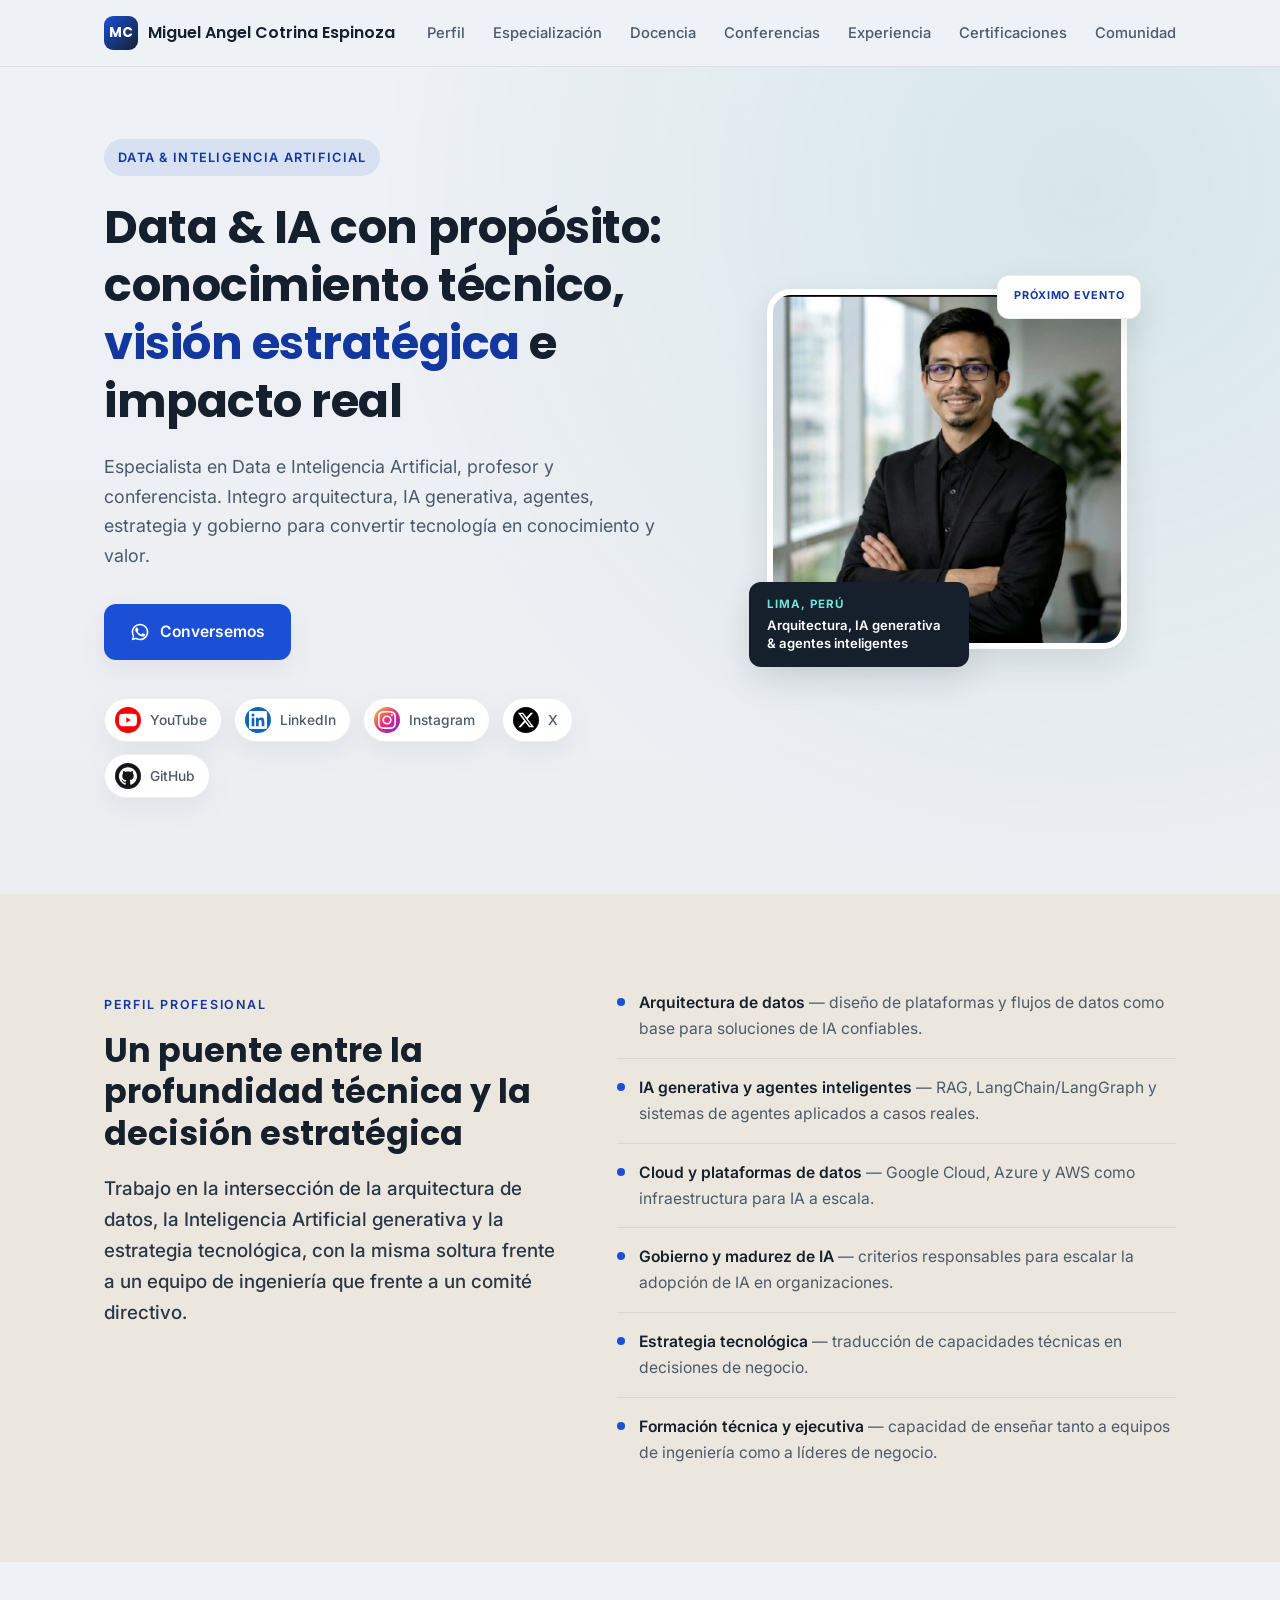
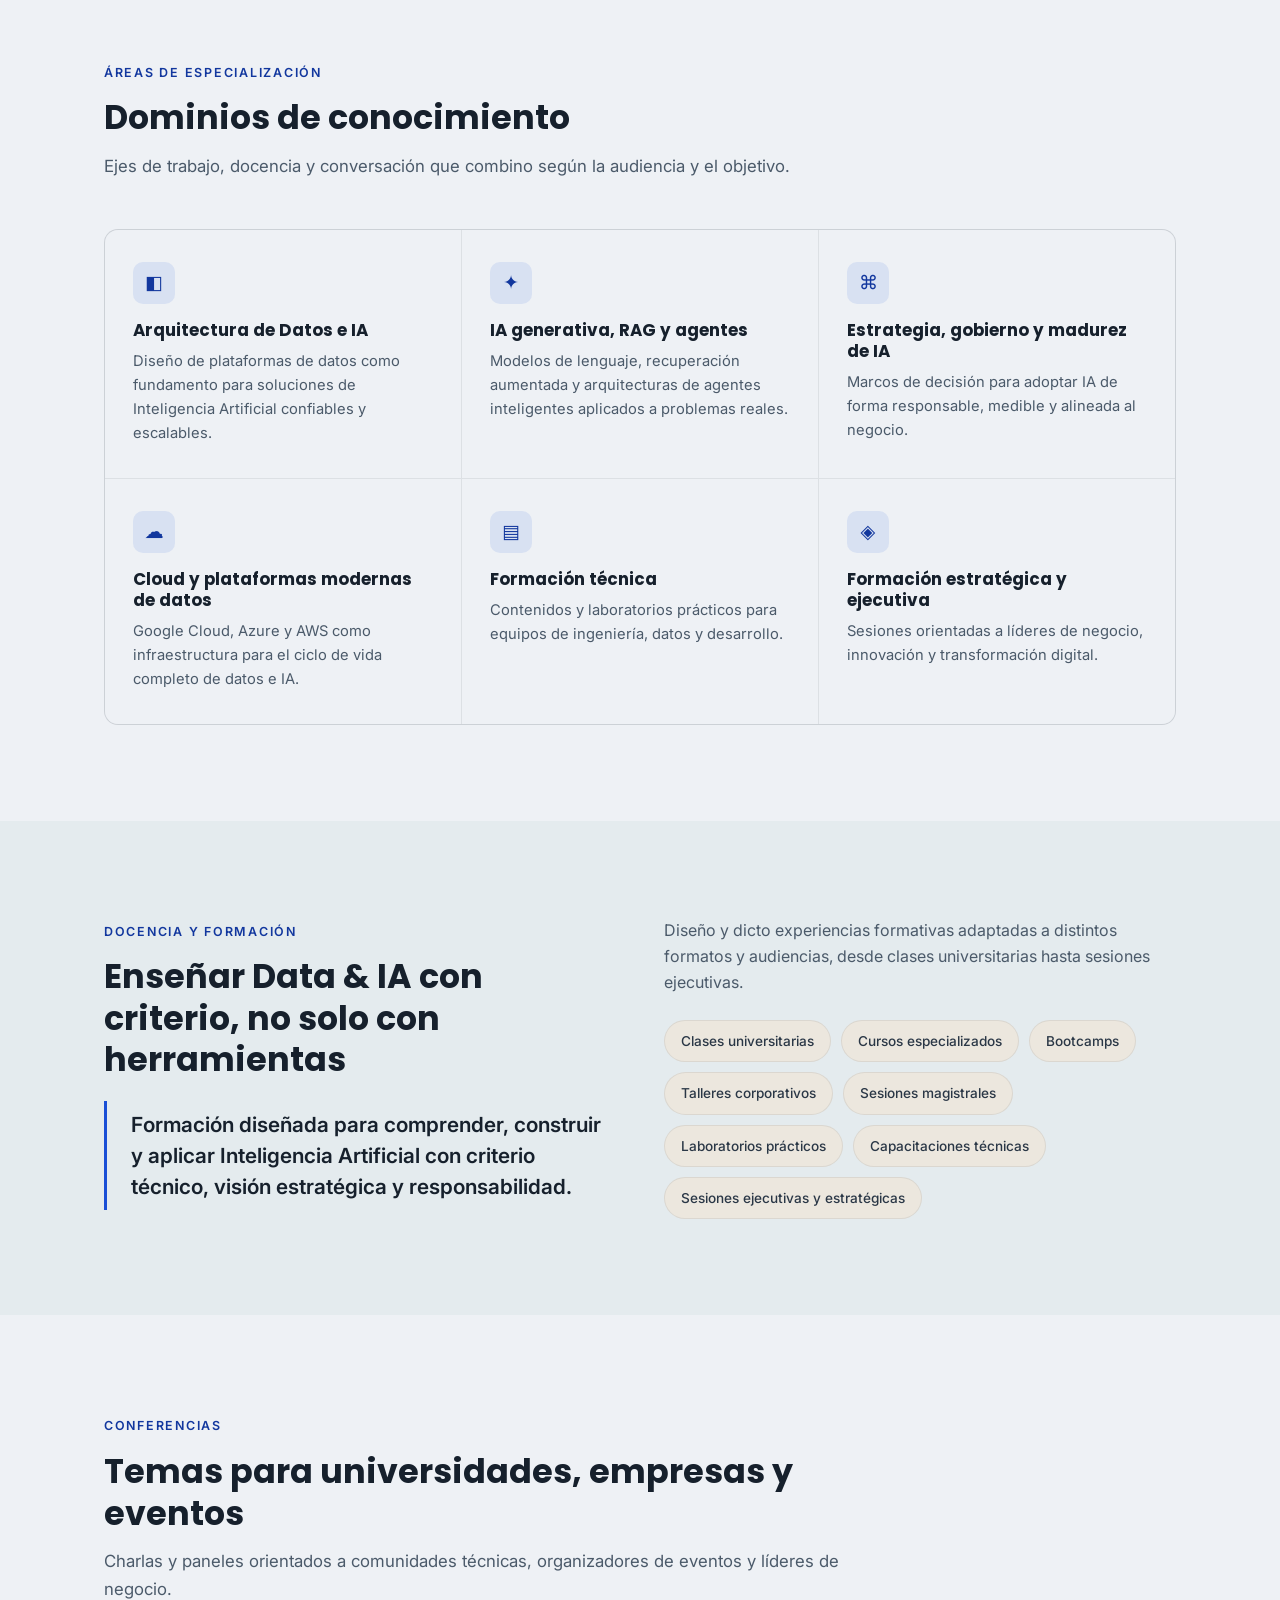
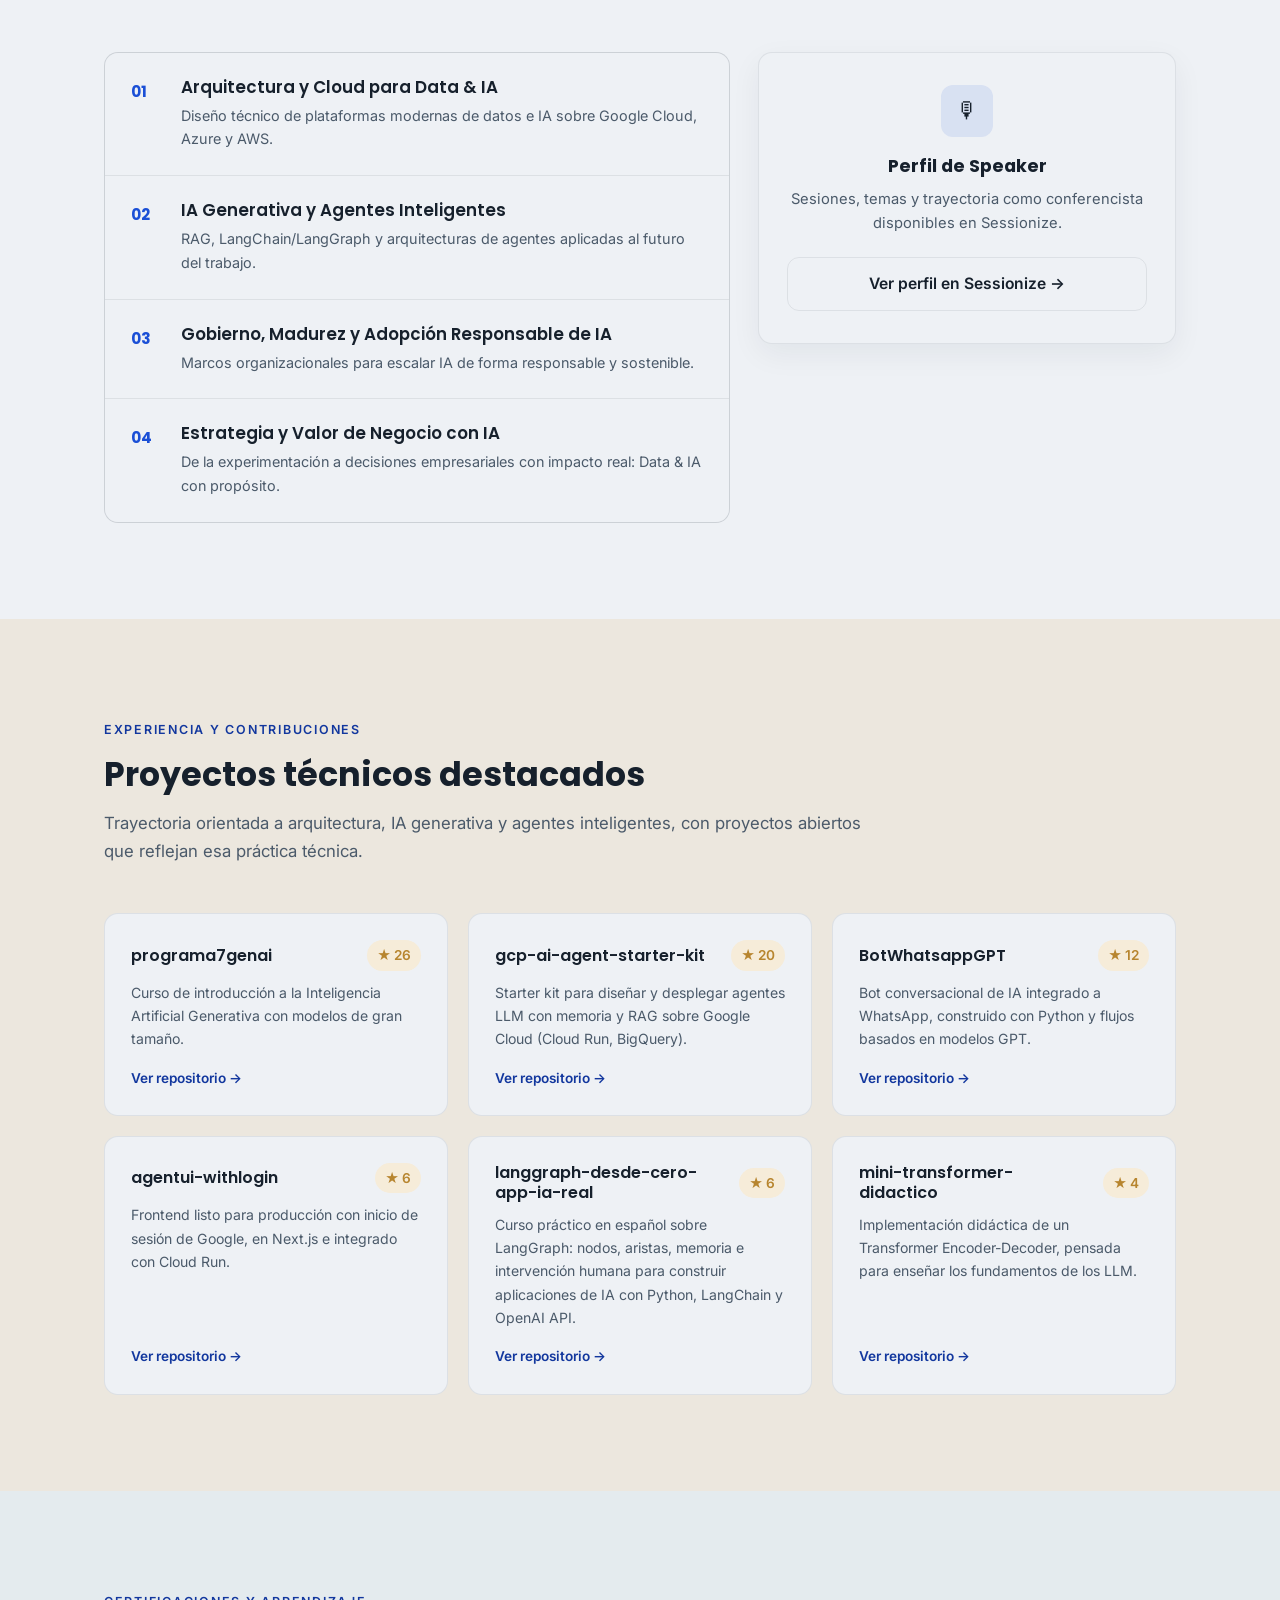
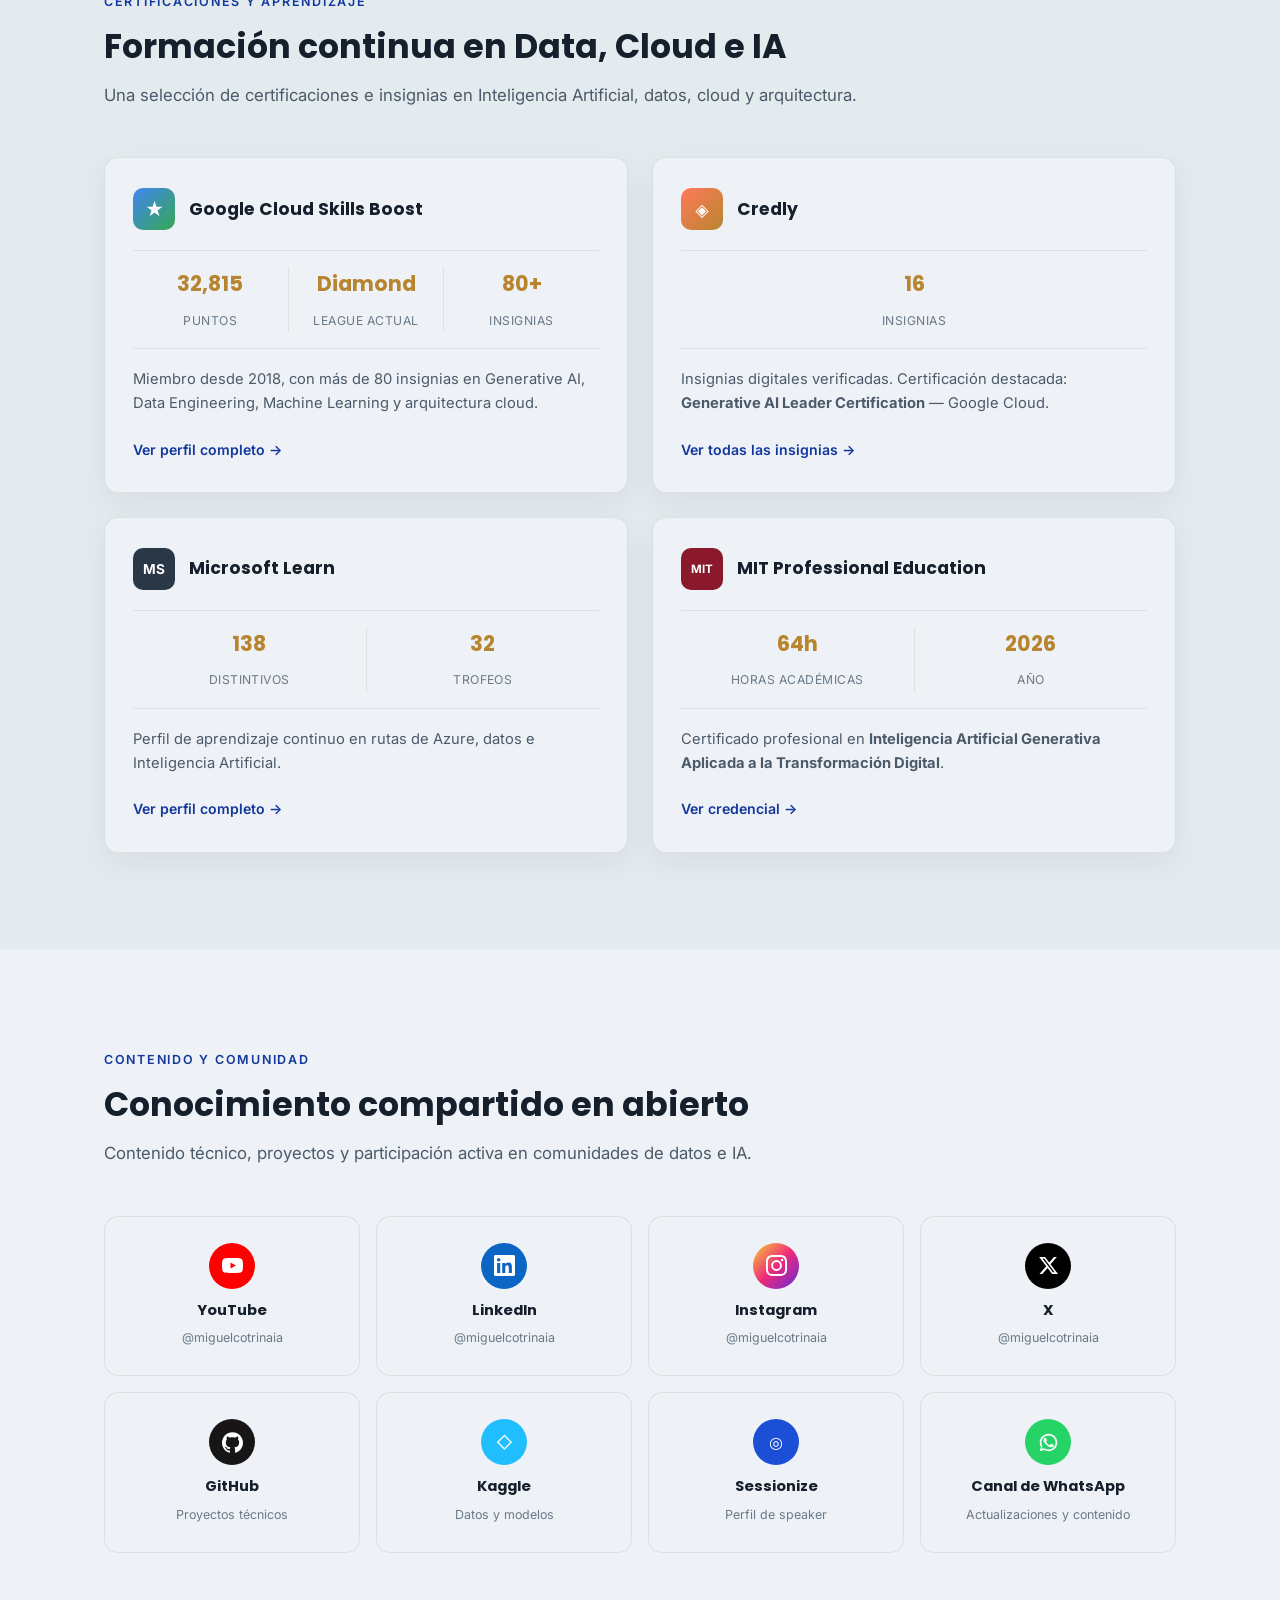
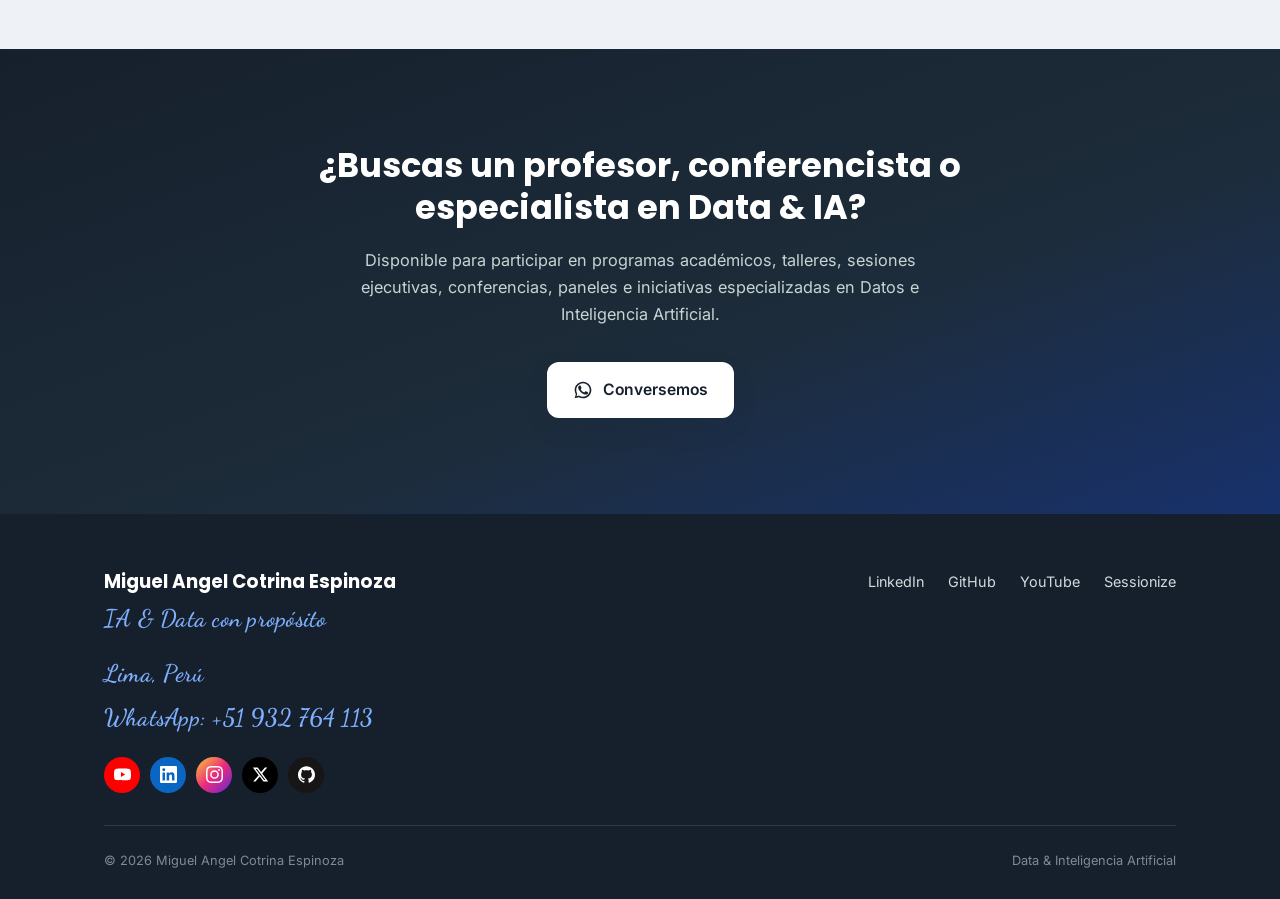
==== index.html @ 36e0167d "Add files via upload" ====
<!DOCTYPE html>
<html lang="es">
<head>
<meta charset="UTF-8">
<meta name="viewport" content="width=device-width, initial-scale=1.0">
<title>Miguel Angel Cotrina Espinoza | Especialista en Data e Inteligencia Artificial</title>
<meta name="description" content="Miguel Angel Cotrina Espinoza — Especialista en Data e Inteligencia Artificial, profesor y conferencista. Arquitectura de datos, IA generativa, agentes inteligentes, gobierno de IA y estrategia tecnológica.">
<meta name="keywords" content="Miguel Angel Cotrina Espinoza, especialista en Data e Inteligencia Artificial, profesor de Inteligencia Artificial Perú, conferencista de Inteligencia Artificial, arquitectura de datos e IA, gobierno de Inteligencia Artificial, IA generativa, agentes inteligentes, talleres de Inteligencia Artificial">
<meta name="author" content="Miguel Angel Cotrina Espinoza">
<meta name="robots" content="index, follow">
<!-- Al desplegar, reemplaza con el dominio real: <link rel="canonical" href="https://tu-dominio.com/"> -->

<!-- Open Graph -->
<meta property="og:type" content="profile">
<meta property="og:title" content="Miguel Angel Cotrina Espinoza | Data & IA con propósito">
<meta property="og:description" content="Especialista en Data e Inteligencia Artificial, profesor y conferencista. Arquitectura, IA generativa, agentes inteligentes, gobierno y adopción empresarial de IA.">
<!-- og:image usa ruta relativa; al desplegar, cámbiala a una URL absoluta (https://tu-dominio.com/macperfil.png) -->
<meta property="og:image" content="macperfil.png">
<meta property="og:locale" content="es_PE">
<meta property="og:site_name" content="Miguel Angel Cotrina Espinoza">

<!-- Twitter -->
<meta name="twitter:card" content="summary_large_image">
<meta name="twitter:title" content="Miguel Angel Cotrina Espinoza | Data & IA con propósito">
<meta name="twitter:description" content="Especialista en Data e Inteligencia Artificial, profesor y conferencista.">
<meta name="twitter:image" content="macperfil.png">

<link rel="preconnect" href="https://fonts.googleapis.com">
<link rel="preconnect" href="https://fonts.gstatic.com" crossorigin>
<link href="https://fonts.googleapis.com/css2?family=Inter:wght@400;500;600;700&family=Poppins:wght@600;700&family=Dancing+Script:wght@600;700&display=swap" rel="stylesheet">

<link rel="stylesheet" href="styles.css">

<script type="application/ld+json">
{
  "@context": "https://schema.org",
  "@type": "Person",
  "name": "Miguel Angel Cotrina Espinoza",
  "jobTitle": "Especialista en Data e Inteligencia Artificial, profesor y conferencista",
  "address": {
    "@type": "PostalAddress",
    "addressLocality": "Lima",
    "addressCountry": "PE"
  },
  "sameAs": [
    "https://www.linkedin.com/in/miguelcotrinaia",
    "https://github.com/miguelcotrinaia",
    "https://www.youtube.com/@miguelcotrinaia",
    "https://www.instagram.com/miguelcotrinaia",
    "https://x.com/miguelcotrinaia",
    "https://sessionize.com/miguelcotrinaia/",
    "https://www.credly.com/users/miguel-angel-cotrina-espinoza/badges",
    "https://www.kaggle.com/macespinoza",
    "https://learn.microsoft.com/es-mx/users/miguelangelcotrinaespinoza-6992/"
  ],
  "knowsAbout": [
    "Inteligencia Artificial Generativa",
    "Agentes inteligentes",
    "Arquitectura de Datos",
    "Gobierno de Inteligencia Artificial",
    "Cloud Data Platforms",
    "RAG"
  ]
}
</script>
</head>
<body>

<svg style="display:none" aria-hidden="true">
  <symbol id="icon-youtube" viewBox="0 0 24 24"><path d="M23.498 6.186a2.994 2.994 0 0 0-2.107-2.12C19.505 3.545 12 3.545 12 3.545s-7.505 0-9.391.521A2.994 2.994 0 0 0 .502 6.186 31.26 31.26 0 0 0 0 12a31.26 31.26 0 0 0 .502 5.814 2.994 2.994 0 0 0 2.107 2.12c1.886.521 9.391.521 9.391.521s7.505 0 9.391-.521a2.994 2.994 0 0 0 2.107-2.12A31.26 31.26 0 0 0 24 12a31.26 31.26 0 0 0-.502-5.814zM9.75 15.568V8.432L15.818 12 9.75 15.568z"/></symbol>
  <symbol id="icon-linkedin" viewBox="0 0 24 24"><path d="M20.447 20.452h-3.554v-5.569c0-1.328-.027-3.037-1.852-3.037-1.853 0-2.136 1.446-2.136 2.939v5.667H9.351V9h3.414v1.561h.046c.477-.9 1.637-1.85 3.37-1.85 3.601 0 4.267 2.37 4.267 5.455v6.286zM5.337 7.433a2.062 2.062 0 1 1 0-4.124 2.062 2.062 0 0 1 0 4.124zM7.114 20.452H3.558V9h3.556v11.452zM22.225 0H1.771C.792 0 0 .774 0 1.729v20.542C0 23.227.792 24 1.771 24h20.451C23.2 24 24 23.227 24 22.271V1.729C24 .774 23.2 0 22.222 0h.003z"/></symbol>
  <symbol id="icon-instagram" viewBox="0 0 24 24"><path d="M12 2.163c3.204 0 3.584.012 4.85.07 3.252.148 4.771 1.691 4.919 4.919.058 1.265.069 1.645.069 4.849 0 3.205-.012 3.584-.069 4.849-.149 3.225-1.664 4.771-4.919 4.919-1.266.058-1.644.07-4.85.07-3.204 0-3.584-.012-4.849-.07-3.26-.149-4.771-1.699-4.919-4.92-.058-1.265-.07-1.644-.07-4.849 0-3.204.013-3.583.07-4.849.149-3.227 1.664-4.771 4.919-4.919 1.266-.057 1.645-.069 4.849-.069zM12 0C8.741 0 8.333.014 7.053.072 2.695.272.273 2.69.073 7.052.014 8.333 0 8.741 0 12c0 3.259.014 3.668.072 4.948.2 4.358 2.618 6.78 6.98 6.98C8.333 23.986 8.741 24 12 24c3.259 0 3.668-.014 4.948-.072 4.354-.2 6.782-2.618 6.979-6.98.059-1.28.073-1.689.073-4.948 0-3.259-.014-3.667-.072-4.947-.196-4.354-2.617-6.78-6.979-6.98C15.668.014 15.259 0 12 0zm0 5.838a6.163 6.163 0 1 0 0 12.326 6.163 6.163 0 0 0 0-12.326zM12 16a4 4 0 1 1 0-8 4 4 0 0 1 0 8zm6.406-11.845a1.44 1.44 0 1 0 0 2.881 1.44 1.44 0 0 0 0-2.881z"/></symbol>
  <symbol id="icon-x" viewBox="0 0 24 24"><path d="M18.244 2.25h3.308l-7.227 8.26 8.502 11.24H16.17l-5.214-6.817L4.99 21.75H1.68l7.73-8.835L1.254 2.25H8.08l4.713 6.231zm-1.161 17.52h1.833L7.084 4.126H5.117z"/></symbol>
  <symbol id="icon-github" viewBox="0 0 24 24"><path d="M12 .297c-6.63 0-12 5.373-12 12 0 5.303 3.438 9.8 8.205 11.385.6.113.82-.258.82-.577 0-.285-.01-1.04-.015-2.04-3.338.724-4.042-1.61-4.042-1.61C4.422 18.07 3.633 17.7 3.633 17.7c-1.087-.744.084-.729.084-.729 1.205.084 1.838 1.236 1.838 1.236 1.07 1.835 2.809 1.305 3.495.998.108-.776.417-1.305.76-1.605-2.665-.3-5.466-1.332-5.466-5.93 0-1.31.465-2.38 1.235-3.22-.135-.303-.54-1.523.105-3.176 0 0 1.005-.322 3.3 1.23.955-.266 1.98-.399 3-.405 1.02.006 2.045.139 3 .405 2.28-1.552 3.285-1.23 3.285-1.23.645 1.653.24 2.873.12 3.176.765.84 1.23 1.91 1.23 3.22 0 4.61-2.805 5.625-5.475 5.92.42.36.81 1.096.81 2.22 0 1.606-.015 2.896-.015 3.286 0 .315.21.69.825.57C20.565 22.092 24 17.592 24 12.297c0-6.627-5.373-12-12-12"/></symbol>
  <symbol id="icon-whatsapp" viewBox="0 0 24 24"><path d="M17.47 14.38c-.29-.15-1.72-.85-1.99-.95-.27-.1-.46-.15-.66.15-.2.29-.76.95-.93 1.14-.17.2-.34.22-.63.07-.29-.15-1.22-.45-2.32-1.43-.86-.76-1.44-1.71-1.61-2-.17-.29-.02-.45.13-.6.13-.13.29-.34.44-.51.15-.17.2-.29.29-.49.1-.2.05-.37-.02-.51-.07-.15-.66-1.59-.9-2.18-.24-.57-.48-.5-.66-.51h-.56c-.2 0-.51.07-.78.37-.27.29-1.02 1-1.02 2.43 0 1.43 1.04 2.82 1.19 3.01.15.2 2.05 3.13 4.97 4.39.69.3 1.24.48 1.66.61.7.22 1.33.19 1.83.11.56-.08 1.72-.7 1.96-1.38.24-.68.24-1.26.17-1.38-.07-.12-.26-.2-.55-.34z"/><path d="M12.02 2C6.5 2 2 6.48 2 12c0 1.85.5 3.58 1.36 5.07L2 22l5.06-1.33A9.94 9.94 0 0 0 12.02 22C17.53 22 22 17.52 22 12S17.53 2 12.02 2zm0 18.06c-1.64 0-3.16-.48-4.44-1.31l-.32-.19-3 .79.8-2.93-.21-.31A8.03 8.03 0 0 1 3.96 12c0-4.44 3.62-8.06 8.06-8.06 4.44 0 8.06 3.62 8.06 8.06 0 4.44-3.62 8.06-8.06 8.06z"/></symbol>
</svg>

<a href="#contenido-principal" class="skip-link">Saltar al contenido principal</a>

<!-- ============ NAV ============ -->
<header class="navbar" id="navbar">
  <div class="navbar__inner">
    <a href="#top" class="navbar__brand">
      <span class="navbar__brand-mark">MC</span>
      Miguel Angel Cotrina Espinoza
    </a>
    <nav class="navbar__links" aria-label="Navegación principal">
      <a href="#perfil">Perfil</a>
      <a href="#especializacion">Especialización</a>
      <a href="#docencia">Docencia</a>
      <a href="#conferencias">Conferencias</a>
      <a href="#experiencia">Experiencia</a>
      <a href="#certificaciones">Certificaciones</a>
      <a href="#comunidad">Comunidad</a>
    </nav>
    <button class="navbar__toggle" id="navToggle" aria-label="Abrir menú de navegación" aria-expanded="false" aria-controls="navbar">
      <span></span><span></span><span></span>
    </button>
  </div>
</header>

<main id="contenido-principal">

  <!-- ============ HERO ============ -->
  <section class="hero" id="top">
    <div class="container hero__inner">
      <div class="hero__copy">
        <span class="hero__tag">Data &amp; Inteligencia Artificial</span>
        <h1 class="hero__title">
          Data &amp; IA con propósito: conocimiento técnico, <span>visión estratégica</span> e impacto real
        </h1>
        <p class="hero__subtitle">
          Especialista en Data e Inteligencia Artificial, profesor y conferencista. Integro arquitectura,
          IA generativa, agentes, estrategia y gobierno para convertir tecnología en conocimiento y valor.
        </p>
        <div class="hero__actions">
          <a class="btn btn--primary" href="https://wa.me/51932764113" target="_blank" rel="noopener noreferrer">
            <svg width="20" height="20" viewBox="0 0 24 24" fill="currentColor" aria-hidden="true"><path d="M17.47 14.38c-.29-.15-1.72-.85-1.99-.95-.27-.1-.46-.15-.66.15-.2.29-.76.95-.93 1.14-.17.2-.34.22-.63.07-.29-.15-1.22-.45-2.32-1.43-.86-.76-1.44-1.71-1.61-2-.17-.29-.02-.45.13-.6.13-.13.29-.34.44-.51.15-.17.2-.29.29-.49.1-.2.05-.37-.02-.51-.07-.15-.66-1.59-.9-2.18-.24-.57-.48-.5-.66-.51h-.56c-.2 0-.51.07-.78.37-.27.29-1.02 1-1.02 2.43 0 1.43 1.04 2.82 1.19 3.01.15.2 2.05 3.13 4.97 4.39.69.3 1.24.48 1.66.61.7.22 1.33.19 1.83.11.56-.08 1.72-.7 1.96-1.38.24-.68.24-1.26.17-1.38-.07-.12-.26-.2-.55-.34z"/><path d="M12.02 2C6.5 2 2 6.48 2 12c0 1.85.5 3.58 1.36 5.07L2 22l5.06-1.33A9.94 9.94 0 0 0 12.02 22C17.53 22 22 17.52 22 12S17.53 2 12.02 2zm0 18.06c-1.64 0-3.16-.48-4.44-1.31l-.32-.19-3 .79.8-2.93-.21-.31A8.03 8.03 0 0 1 3.96 12c0-4.44 3.62-8.06 8.06-8.06 4.44 0 8.06 3.62 8.06 8.06 0 4.44-3.62 8.06-8.06 8.06z"/></svg>
            Conversemos
          </a>
        </div>
        <ul class="hero__socials" aria-label="Perfiles profesionales">
          <li><a href="https://www.youtube.com/@miguelcotrinaia" target="_blank" rel="noopener noreferrer"><span class="icon-badge icon-badge--youtube"><svg class="icon"><use href="#icon-youtube"/></svg></span>YouTube</a></li>
          <li><a href="https://www.linkedin.com/in/miguelcotrinaia" target="_blank" rel="noopener noreferrer"><span class="icon-badge icon-badge--linkedin"><svg class="icon"><use href="#icon-linkedin"/></svg></span>LinkedIn</a></li>
          <li><a href="https://www.instagram.com/miguelcotrinaia" target="_blank" rel="noopener noreferrer"><span class="icon-badge icon-badge--instagram"><svg class="icon"><use href="#icon-instagram"/></svg></span>Instagram</a></li>
          <li><a href="https://x.com/miguelcotrinaia" target="_blank" rel="noopener noreferrer"><span class="icon-badge icon-badge--x"><svg class="icon"><use href="#icon-x"/></svg></span>X</a></li>
          <li><a href="https://github.com/miguelcotrinaia" target="_blank" rel="noopener noreferrer"><span class="icon-badge icon-badge--github"><svg class="icon"><use href="#icon-github"/></svg></span>GitHub</a></li>
        </ul>
      </div>
      <div class="hero__photo-wrap">
        <div class="hero__photo-frame">
          <img src="macperfil.png" alt="Miguel Angel Cotrina Espinoza, especialista en Data e Inteligencia Artificial" width="800" height="800">
        </div>
        <div class="hero__photo-badge">
          <strong>Lima, Perú</strong>
          Arquitectura, IA generativa &amp; agentes inteligentes
        </div>
        <a class="hero__event-badge" id="eventBadge" href="#" target="_blank" rel="noopener noreferrer" hidden>
          <span class="hero__event-badge-tag">Próximo evento</span>
          <span class="hero__event-badge-title" id="eventBadgeTitle"></span>
          <span class="hero__event-badge-date" id="eventBadgeDate"></span>
        </a>
      </div>
    </div>
  </section>

  <!-- ============ PERFIL PROFESIONAL ============ -->
  <section class="section bg-2" id="perfil">
    <div class="container profile__grid">
      <div>
        <span class="eyebrow">Perfil profesional</span>
        <h2 style="font-size: clamp(1.6rem, 2.6vw, 2.2rem); margin-bottom: 18px;">Un puente entre la profundidad técnica y la decisión estratégica</h2>
        <p class="profile__lead">
          Trabajo en la intersección de la arquitectura de datos, la Inteligencia Artificial generativa
          y la estrategia tecnológica, con la misma soltura frente a un equipo de ingeniería que frente
          a un comité directivo.
        </p>
      </div>
      <ul class="profile__list">
        <li><span class="dot"></span><span><strong>Arquitectura de datos</strong> — diseño de plataformas y flujos de datos como base para soluciones de IA confiables.</span></li>
        <li><span class="dot"></span><span><strong>IA generativa y agentes inteligentes</strong> — RAG, LangChain/LangGraph y sistemas de agentes aplicados a casos reales.</span></li>
        <li><span class="dot"></span><span><strong>Cloud y plataformas de datos</strong> — Google Cloud, Azure y AWS como infraestructura para IA a escala.</span></li>
        <li><span class="dot"></span><span><strong>Gobierno y madurez de IA</strong> — criterios responsables para escalar la adopción de IA en organizaciones.</span></li>
        <li><span class="dot"></span><span><strong>Estrategia tecnológica</strong> — traducción de capacidades técnicas en decisiones de negocio.</span></li>
        <li><span class="dot"></span><span><strong>Formación técnica y ejecutiva</strong> — capacidad de enseñar tanto a equipos de ingeniería como a líderes de negocio.</span></li>
      </ul>
    </div>
  </section>

  <!-- ============ ESPECIALIZACIÓN ============ -->
  <section class="section bg-1" id="especializacion">
    <div class="container">
      <div class="section-head">
        <span class="eyebrow">Áreas de especialización</span>
        <h2>Dominios de conocimiento</h2>
        <p>Ejes de trabajo, docencia y conversación que combino según la audiencia y el objetivo.</p>
      </div>
      <div class="spec-grid">
        <div class="spec-item">
          <div class="spec-item__icon" aria-hidden="true">◧</div>
          <h3>Arquitectura de Datos e IA</h3>
          <p>Diseño de plataformas de datos como fundamento para soluciones de Inteligencia Artificial confiables y escalables.</p>
        </div>
        <div class="spec-item">
          <div class="spec-item__icon" aria-hidden="true">✦</div>
          <h3>IA generativa, RAG y agentes</h3>
          <p>Modelos de lenguaje, recuperación aumentada y arquitecturas de agentes inteligentes aplicados a problemas reales.</p>
        </div>
        <div class="spec-item">
          <div class="spec-item__icon" aria-hidden="true">⌘</div>
          <h3>Estrategia, gobierno y madurez de IA</h3>
          <p>Marcos de decisión para adoptar IA de forma responsable, medible y alineada al negocio.</p>
        </div>
        <div class="spec-item">
          <div class="spec-item__icon" aria-hidden="true">☁</div>
          <h3>Cloud y plataformas modernas de datos</h3>
          <p>Google Cloud, Azure y AWS como infraestructura para el ciclo de vida completo de datos e IA.</p>
        </div>
        <div class="spec-item">
          <div class="spec-item__icon" aria-hidden="true">▤</div>
          <h3>Formación técnica</h3>
          <p>Contenidos y laboratorios prácticos para equipos de ingeniería, datos y desarrollo.</p>
        </div>
        <div class="spec-item">
          <div class="spec-item__icon" aria-hidden="true">◈</div>
          <h3>Formación estratégica y ejecutiva</h3>
          <p>Sesiones orientadas a líderes de negocio, innovación y transformación digital.</p>
        </div>
      </div>
    </div>
  </section>

  <!-- ============ DOCENCIA ============ -->
  <section class="section bg-3" id="docencia">
    <div class="container teaching">
      <div>
        <span class="eyebrow">Docencia y formación</span>
        <h2 style="font-size: clamp(1.6rem, 2.6vw, 2.2rem); margin-bottom: 20px;">Enseñar Data &amp; IA con criterio, no solo con herramientas</h2>
        <p class="teaching__statement">
          Formación diseñada para comprender, construir y aplicar Inteligencia Artificial con criterio
          técnico, visión estratégica y responsabilidad.
        </p>
      </div>
      <div>
        <p style="color: var(--slate); margin-bottom: 24px; font-size: 1rem;">
          Diseño y dicto experiencias formativas adaptadas a distintos formatos y audiencias, desde
          clases universitarias hasta sesiones ejecutivas.
        </p>
        <div class="teaching__tags">
          <span class="tag">Clases universitarias</span>
          <span class="tag">Cursos especializados</span>
          <span class="tag">Bootcamps</span>
          <span class="tag">Talleres corporativos</span>
          <span class="tag">Sesiones magistrales</span>
          <span class="tag">Laboratorios prácticos</span>
          <span class="tag">Capacitaciones técnicas</span>
          <span class="tag">Sesiones ejecutivas y estratégicas</span>
        </div>
      </div>
    </div>
  </section>

  <!-- ============ CONFERENCIAS ============ -->
  <section class="section bg-1" id="conferencias">
    <div class="container">
      <div class="section-head">
        <span class="eyebrow">Conferencias</span>
        <h2>Temas para universidades, empresas y eventos</h2>
        <p>Charlas y paneles orientados a comunidades técnicas, organizadores de eventos y líderes de negocio.</p>
      </div>
      <div class="conf-grid">
        <div class="talks-list">
          <div class="talks-list__item">
            <span class="talks-list__num">01</span>
            <div>
              <h3>Arquitectura y Cloud para Data &amp; IA</h3>
              <p>Diseño técnico de plataformas modernas de datos e IA sobre Google Cloud, Azure y AWS.</p>
            </div>
          </div>
          <div class="talks-list__item">
            <span class="talks-list__num">02</span>
            <div>
              <h3>IA Generativa y Agentes Inteligentes</h3>
              <p>RAG, LangChain/LangGraph y arquitecturas de agentes aplicadas al futuro del trabajo.</p>
            </div>
          </div>
          <div class="talks-list__item">
            <span class="talks-list__num">03</span>
            <div>
              <h3>Gobierno, Madurez y Adopción Responsable de IA</h3>
              <p>Marcos organizacionales para escalar IA de forma responsable y sostenible.</p>
            </div>
          </div>
          <div class="talks-list__item">
            <span class="talks-list__num">04</span>
            <div>
              <h3>Estrategia y Valor de Negocio con IA</h3>
              <p>De la experimentación a decisiones empresariales con impacto real: Data &amp; IA con propósito.</p>
            </div>
          </div>
        </div>
        <aside class="speaker-card">
          <div class="speaker-card__icon" aria-hidden="true">🎙</div>
          <h3>Perfil de Speaker</h3>
          <p>Sesiones, temas y trayectoria como conferencista disponibles en Sessionize.</p>
          <a class="btn btn--ghost" href="https://sessionize.com/miguelcotrinaia/" target="_blank" rel="noopener noreferrer">Ver perfil en Sessionize →</a>
        </aside>
      </div>
    </div>
  </section>

  <!-- ============ EXPERIENCIA Y CONTRIBUCIONES ============ -->
  <section class="section bg-2" id="experiencia">
    <div class="container">
      <div class="section-head">
        <span class="eyebrow">Experiencia y contribuciones</span>
        <h2>Proyectos técnicos destacados</h2>
        <p class="exp-intro">
          Trayectoria orientada a arquitectura, IA generativa y agentes inteligentes, con proyectos abiertos
          que reflejan esa práctica técnica.
        </p>
      </div>
      <div class="repo-grid">
        <article class="repo-card">
          <div class="repo-card__head">
            <h3>programa7genai</h3>
            <span class="repo-card__stars">★ 26</span>
          </div>
          <p>Curso de introducción a la Inteligencia Artificial Generativa con modelos de gran tamaño.</p>
          <a class="repo-card__link" href="https://github.com/miguelcotrinaia/programa7genai" target="_blank" rel="noopener noreferrer">Ver repositorio →</a>
        </article>
        <article class="repo-card">
          <div class="repo-card__head">
            <h3>gcp-ai-agent-starter-kit</h3>
            <span class="repo-card__stars">★ 20</span>
          </div>
          <p>Starter kit para diseñar y desplegar agentes LLM con memoria y RAG sobre Google Cloud (Cloud Run, BigQuery).</p>
          <a class="repo-card__link" href="https://github.com/miguelcotrinaia/gcp-ai-agent-starter-kit" target="_blank" rel="noopener noreferrer">Ver repositorio →</a>
        </article>
        <article class="repo-card">
          <div class="repo-card__head">
            <h3>BotWhatsappGPT</h3>
            <span class="repo-card__stars">★ 12</span>
          </div>
          <p>Bot conversacional de IA integrado a WhatsApp, construido con Python y flujos basados en modelos GPT.</p>
          <a class="repo-card__link" href="https://github.com/miguelcotrinaia/BotWhatsappGPT" target="_blank" rel="noopener noreferrer">Ver repositorio →</a>
        </article>
        <article class="repo-card">
          <div class="repo-card__head">
            <h3>agentui-withlogin</h3>
            <span class="repo-card__stars">★ 6</span>
          </div>
          <p>Frontend listo para producción con inicio de sesión de Google, en Next.js e integrado con Cloud Run.</p>
          <a class="repo-card__link" href="https://github.com/miguelcotrinaia/agentui-withlogin" target="_blank" rel="noopener noreferrer">Ver repositorio →</a>
        </article>
        <article class="repo-card">
          <div class="repo-card__head">
            <h3>langgraph-desde-cero-app-ia-real</h3>
            <span class="repo-card__stars">★ 6</span>
          </div>
          <p>Curso práctico en español sobre LangGraph: nodos, aristas, memoria e intervención humana para construir aplicaciones de IA con Python, LangChain y OpenAI API.</p>
          <a class="repo-card__link" href="https://github.com/miguelcotrinaia/langgraph-desde-cero-app-ia-real" target="_blank" rel="noopener noreferrer">Ver repositorio →</a>
        </article>
        <article class="repo-card">
          <div class="repo-card__head">
            <h3>mini-transformer-didactico</h3>
            <span class="repo-card__stars">★ 4</span>
          </div>
          <p>Implementación didáctica de un Transformer Encoder-Decoder, pensada para enseñar los fundamentos de los LLM.</p>
          <a class="repo-card__link" href="https://github.com/miguelcotrinaia/mini-transformer-didactico" target="_blank" rel="noopener noreferrer">Ver repositorio →</a>
        </article>
      </div>
    </div>
  </section>

  <!-- ============ CERTIFICACIONES ============ -->
  <section class="section bg-3" id="certificaciones">
    <div class="container">
      <div class="section-head">
        <span class="eyebrow">Certificaciones y aprendizaje</span>
        <h2>Formación continua en Data, Cloud e IA</h2>
        <p>Una selección de certificaciones e insignias en Inteligencia Artificial, datos, cloud y arquitectura.</p>
      </div>
      <div class="cert-columns">
        <div class="cert-card">
          <div class="cert-card__head">
            <div class="mark mark--gcp" aria-hidden="true">★</div>
            <h3>Google Cloud Skills Boost</h3>
          </div>
          <div class="cert-stats">
            <div class="cert-stat"><strong>32,815</strong><span>Puntos</span></div>
            <div class="cert-stat"><strong>Diamond</strong><span>League actual</span></div>
            <div class="cert-stat"><strong>80+</strong><span>Insignias</span></div>
          </div>
          <p>Miembro desde 2018, con más de 80 insignias en Generative AI, Data Engineering, Machine Learning y arquitectura cloud.</p>
          <a class="cert-card__link" href="https://www.skills.google/public_profiles/e48bfbd8-0730-47f1-939a-31ae1ec24e5a" target="_blank" rel="noopener noreferrer">Ver perfil completo →</a>
        </div>

        <div class="cert-card">
          <div class="cert-card__head">
            <div class="mark mark--credly" aria-hidden="true">◈</div>
            <h3>Credly</h3>
          </div>
          <div class="cert-stats">
            <div class="cert-stat"><strong>16</strong><span>Insignias</span></div>
          </div>
          <p>Insignias digitales verificadas. Certificación destacada: <strong>Generative AI Leader Certification</strong> — Google Cloud.</p>
          <a class="cert-card__link" href="https://www.credly.com/users/miguel-angel-cotrina-espinoza/badges" target="_blank" rel="noopener noreferrer">Ver todas las insignias →</a>
        </div>

        <div class="cert-card cert-card--compact">
          <div class="cert-card__head">
            <div class="mark mark--ms" aria-hidden="true">MS</div>
            <h3>Microsoft Learn</h3>
          </div>
          <div class="cert-stats">
            <div class="cert-stat"><strong>138</strong><span>Distintivos</span></div>
            <div class="cert-stat"><strong>32</strong><span>Trofeos</span></div>
          </div>
          <p>Perfil de aprendizaje continuo en rutas de Azure, datos e Inteligencia Artificial.</p>
          <a class="cert-card__link" href="https://learn.microsoft.com/es-mx/users/miguelangelcotrinaespinoza-6992/" target="_blank" rel="noopener noreferrer">Ver perfil completo →</a>
        </div>

        <div class="cert-card cert-card--compact">
          <div class="cert-card__head">
            <div class="mark mark--mit" aria-hidden="true">MIT</div>
            <h3>MIT Professional Education</h3>
          </div>
          <div class="cert-stats">
            <div class="cert-stat"><strong>64h</strong><span>Horas académicas</span></div>
            <div class="cert-stat"><strong>2026</strong><span>Año</span></div>
          </div>
          <p>Certificado profesional en <strong>Inteligencia Artificial Generativa Aplicada a la Transformación Digital</strong>.</p>
          <a class="cert-card__link" href="https://www.credential.net/c51d4d5c-df9e-4021-a1f7-73bb5b23f9d0#acc.ijPBW9SE" target="_blank" rel="noopener noreferrer">Ver credencial →</a>
        </div>
      </div>
    </div>
  </section>

  <!-- ============ CONTENIDO Y COMUNIDAD ============ -->
  <section class="section bg-1" id="comunidad">
    <div class="container">
      <div class="section-head">
        <span class="eyebrow">Contenido y comunidad</span>
        <h2>Conocimiento compartido en abierto</h2>
        <p>Contenido técnico, proyectos y participación activa en comunidades de datos e IA.</p>
      </div>
      <div class="community-grid">
        <a class="community-card" href="https://www.youtube.com/@miguelcotrinaia" target="_blank" rel="noopener noreferrer">
          <div class="community-card__icon icon-badge--youtube" aria-hidden="true"><svg class="icon"><use href="#icon-youtube"/></svg></div>
          <h3>YouTube</h3>
          <span>@miguelcotrinaia</span>
        </a>
        <a class="community-card" href="https://www.linkedin.com/in/miguelcotrinaia" target="_blank" rel="noopener noreferrer">
          <div class="community-card__icon icon-badge--linkedin" aria-hidden="true"><svg class="icon"><use href="#icon-linkedin"/></svg></div>
          <h3>LinkedIn</h3>
          <span>@miguelcotrinaia</span>
        </a>
        <a class="community-card" href="https://www.instagram.com/miguelcotrinaia" target="_blank" rel="noopener noreferrer">
          <div class="community-card__icon icon-badge--instagram" aria-hidden="true"><svg class="icon"><use href="#icon-instagram"/></svg></div>
          <h3>Instagram</h3>
          <span>@miguelcotrinaia</span>
        </a>
        <a class="community-card" href="https://x.com/miguelcotrinaia" target="_blank" rel="noopener noreferrer">
          <div class="community-card__icon icon-badge--x" aria-hidden="true"><svg class="icon"><use href="#icon-x"/></svg></div>
          <h3>X</h3>
          <span>@miguelcotrinaia</span>
        </a>
        <a class="community-card" href="https://github.com/miguelcotrinaia" target="_blank" rel="noopener noreferrer">
          <div class="community-card__icon icon-badge--github" aria-hidden="true"><svg class="icon"><use href="#icon-github"/></svg></div>
          <h3>GitHub</h3>
          <span>Proyectos técnicos</span>
        </a>
        <a class="community-card" href="https://www.kaggle.com/macespinoza" target="_blank" rel="noopener noreferrer">
          <div class="community-card__icon icon-badge--kaggle" aria-hidden="true">◇</div>
          <h3>Kaggle</h3>
          <span>Datos y modelos</span>
        </a>
        <a class="community-card" href="https://sessionize.com/miguelcotrinaia/" target="_blank" rel="noopener noreferrer">
          <div class="community-card__icon icon-badge--sessionize" aria-hidden="true">◎</div>
          <h3>Sessionize</h3>
          <span>Perfil de speaker</span>
        </a>
        <a class="community-card" href="https://whatsapp.com/channel/0029VbBIDm9A89McMyAH6X3s" target="_blank" rel="noopener noreferrer">
          <div class="community-card__icon icon-badge--whatsapp" aria-hidden="true"><svg class="icon"><use href="#icon-whatsapp"/></svg></div>
          <h3>Canal de WhatsApp</h3>
          <span>Actualizaciones y contenido</span>
        </a>
      </div>
    </div>
  </section>

  <!-- ============ INVITACIÓN FINAL ============ -->
  <section class="cta-final">
    <div class="container">
      <h2>¿Buscas un profesor, conferencista o especialista en Data &amp; IA?</h2>
      <p>
        Disponible para participar en programas académicos, talleres, sesiones ejecutivas, conferencias,
        paneles e iniciativas especializadas en Datos e Inteligencia Artificial.
      </p>
      <a class="btn btn--primary" href="https://wa.me/51932764113" target="_blank" rel="noopener noreferrer">
        <svg width="20" height="20" viewBox="0 0 24 24" fill="currentColor" aria-hidden="true"><path d="M17.47 14.38c-.29-.15-1.72-.85-1.99-.95-.27-.1-.46-.15-.66.15-.2.29-.76.95-.93 1.14-.17.2-.34.22-.63.07-.29-.15-1.22-.45-2.32-1.43-.86-.76-1.44-1.71-1.61-2-.17-.29-.02-.45.13-.6.13-.13.29-.34.44-.51.15-.17.2-.29.29-.49.1-.2.05-.37-.02-.51-.07-.15-.66-1.59-.9-2.18-.24-.57-.48-.5-.66-.51h-.56c-.2 0-.51.07-.78.37-.27.29-1.02 1-1.02 2.43 0 1.43 1.04 2.82 1.19 3.01.15.2 2.05 3.13 4.97 4.39.69.3 1.24.48 1.66.61.7.22 1.33.19 1.83.11.56-.08 1.72-.7 1.96-1.38.24-.68.24-1.26.17-1.38-.07-.12-.26-.2-.55-.34z"/><path d="M12.02 2C6.5 2 2 6.48 2 12c0 1.85.5 3.58 1.36 5.07L2 22l5.06-1.33A9.94 9.94 0 0 0 12.02 22C17.53 22 22 17.52 22 12S17.53 2 12.02 2zm0 18.06c-1.64 0-3.16-.48-4.44-1.31l-.32-.19-3 .79.8-2.93-.21-.31A8.03 8.03 0 0 1 3.96 12c0-4.44 3.62-8.06 8.06-8.06 4.44 0 8.06 3.62 8.06 8.06 0 4.44-3.62 8.06-8.06 8.06z"/></svg>
        Conversemos
      </a>
    </div>
  </section>

</main>

<!-- ============ FOOTER ============ -->
<footer class="footer">
  <div class="container">
    <div class="footer__top">
      <div class="footer__brand">
        <h3>Miguel Angel Cotrina Espinoza</h3>
        <p>IA &amp; Data con propósito</p>
        <p class="footer__meta">
          Lima, Perú<br>
          WhatsApp: +51 932 764 113
        </p>
        <div class="footer__socials" aria-label="Redes sociales">
          <a class="icon-badge--youtube" href="https://www.youtube.com/@miguelcotrinaia" target="_blank" rel="noopener noreferrer" aria-label="YouTube"><svg class="icon"><use href="#icon-youtube"/></svg></a>
          <a class="icon-badge--linkedin" href="https://www.linkedin.com/in/miguelcotrinaia" target="_blank" rel="noopener noreferrer" aria-label="LinkedIn"><svg class="icon"><use href="#icon-linkedin"/></svg></a>
          <a class="icon-badge--instagram" href="https://www.instagram.com/miguelcotrinaia" target="_blank" rel="noopener noreferrer" aria-label="Instagram"><svg class="icon"><use href="#icon-instagram"/></svg></a>
          <a class="icon-badge--x" href="https://x.com/miguelcotrinaia" target="_blank" rel="noopener noreferrer" aria-label="X"><svg class="icon"><use href="#icon-x"/></svg></a>
          <a class="icon-badge--github" href="https://github.com/miguelcotrinaia" target="_blank" rel="noopener noreferrer" aria-label="GitHub"><svg class="icon"><use href="#icon-github"/></svg></a>
        </div>
      </div>
      <nav class="footer__links" aria-label="Enlaces del pie de página">
        <a href="https://www.linkedin.com/in/miguelcotrinaia" target="_blank" rel="noopener noreferrer">LinkedIn</a>
        <a href="https://github.com/miguelcotrinaia" target="_blank" rel="noopener noreferrer">GitHub</a>
        <a href="https://www.youtube.com/@miguelcotrinaia" target="_blank" rel="noopener noreferrer">YouTube</a>
        <a href="https://sessionize.com/miguelcotrinaia/" target="_blank" rel="noopener noreferrer">Sessionize</a>
      </nav>
    </div>
    <div class="footer__bottom">
      <span>© <span id="year"></span> Miguel Angel Cotrina Espinoza</span>
      <span>Data &amp; Inteligencia Artificial</span>
    </div>
  </div>
</footer>

<a class="floating-wa" id="floatingWa" href="https://wa.me/51932764113" target="_blank" rel="noopener noreferrer" aria-label="Escribir por WhatsApp">
  <svg viewBox="0 0 24 24" fill="currentColor" aria-hidden="true"><path d="M17.47 14.38c-.29-.15-1.72-.85-1.99-.95-.27-.1-.46-.15-.66.15-.2.29-.76.95-.93 1.14-.17.2-.34.22-.63.07-.29-.15-1.22-.45-2.32-1.43-.86-.76-1.44-1.71-1.61-2-.17-.29-.02-.45.13-.6.13-.13.29-.34.44-.51.15-.17.2-.29.29-.49.1-.2.05-.37-.02-.51-.07-.15-.66-1.59-.9-2.18-.24-.57-.48-.5-.66-.51h-.56c-.2 0-.51.07-.78.37-.27.29-1.02 1-1.02 2.43 0 1.43 1.04 2.82 1.19 3.01.15.2 2.05 3.13 4.97 4.39.69.3 1.24.48 1.66.61.7.22 1.33.19 1.83.11.56-.08 1.72-.7 1.96-1.38.24-.68.24-1.26.17-1.38-.07-.12-.26-.2-.55-.34z"/><path d="M12.02 2C6.5 2 2 6.48 2 12c0 1.85.5 3.58 1.36 5.07L2 22l5.06-1.33A9.94 9.94 0 0 0 12.02 22C17.53 22 22 17.52 22 12S17.53 2 12.02 2zm0 18.06c-1.64 0-3.16-.48-4.44-1.31l-.32-.19-3 .79.8-2.93-.21-.31A8.03 8.03 0 0 1 3.96 12c0-4.44 3.62-8.06 8.06-8.06 4.44 0 8.06 3.62 8.06 8.06 0 4.44-3.62 8.06-8.06 8.06z"/></svg>
</a>

<script src="script.js"></script>
</body>
</html>
---- styles.css ----
/* ===================================================================
   Miguel Angel Cotrina Espinoza — Landing page
   =================================================================== */

:root {
  --bg-1: #eef1f5;      /* gris azulado muy claro */
  --bg-2: #ece7de;      /* beige grisáceo suave */
  --bg-3: #e4ebee;      /* azul humo */
  --bg-4: #eceef2;      /* gris cálido claro */

  --navy: #16202c;
  --navy-soft: #2a3746;
  --slate: #4b5a6a;
  --slate-light: #6b7a8a;

  --accent: #1a4fd6;
  --accent-dark: #12379e;
  --accent-soft: #1a4fd61a;

  --border-soft: rgba(22, 32, 44, 0.08);
  --shadow-soft: 0 10px 30px rgba(22, 32, 44, 0.06);
  --shadow-hover: 0 14px 34px rgba(22, 32, 44, 0.1);

  --max-w: 1120px;
  --radius: 14px;
  --font-head: "Poppins", "Segoe UI", system-ui, sans-serif;
  --font-body: "Inter", "Segoe UI", system-ui, sans-serif;
  --font-script: "Dancing Script", cursive;

  --ig-grad: linear-gradient(135deg, #f9ce34, #ee2a7b, #6228d7);
  --yt-red: #ff0000;
  --li-blue: #0a66c2;
  --x-black: #000000;
  --gh-black: #171515;
}

* {
  box-sizing: border-box;
}

html {
  scroll-behavior: smooth;
}

body {
  margin: 0;
  font-family: var(--font-body);
  color: var(--navy);
  background: var(--bg-1);
  line-height: 1.65;
  -webkit-font-smoothing: antialiased;
}

img {
  max-width: 100%;
  display: block;
}

a {
  color: inherit;
  text-decoration: none;
}

h1, h2, h3, h4 {
  font-family: var(--font-head);
  color: var(--navy);
  line-height: 1.25;
  margin: 0;
}

p {
  margin: 0;
}

ul {
  margin: 0;
  padding: 0;
  list-style: none;
}

.container {
  max-width: var(--max-w);
  margin: 0 auto;
  padding: 0 24px;
}

.section {
  padding: 96px 0;
}

.section--tight {
  padding: 72px 0;
}

.bg-1 { background: var(--bg-1); }
.bg-2 { background: var(--bg-2); }
.bg-3 { background: var(--bg-3); }
.bg-4 { background: var(--bg-4); }

.section-divider {
  border-top: 1px solid var(--border-soft);
}

.eyebrow {
  display: inline-block;
  font-size: 0.78rem;
  font-weight: 600;
  letter-spacing: 0.14em;
  text-transform: uppercase;
  color: var(--accent-dark);
  margin-bottom: 14px;
}

.section-head {
  max-width: 760px;
  margin-bottom: 48px;
}

.section-head h2 {
  font-size: clamp(1.6rem, 2.6vw, 2.2rem);
  margin-bottom: 14px;
}

.section-head p {
  color: var(--slate);
  font-size: 1.05rem;
}

/* ---------- Skip link ---------- */
.skip-link {
  position: absolute;
  left: -9999px;
  top: 0;
  background: var(--navy);
  color: #fff;
  padding: 12px 20px;
  border-radius: 0 0 8px 0;
  z-index: 1000;
}

.skip-link:focus {
  left: 0;
}

/* ---------- Nav ---------- */
.navbar {
  position: sticky;
  top: 0;
  z-index: 500;
  background: rgba(238, 241, 245, 0.88);
  backdrop-filter: saturate(180%) blur(10px);
  border-bottom: 1px solid var(--border-soft);
}

.navbar__inner {
  display: flex;
  align-items: center;
  justify-content: space-between;
  padding: 16px 24px;
  max-width: var(--max-w);
  margin: 0 auto;
}

.navbar__brand {
  display: flex;
  align-items: center;
  gap: 10px;
  font-family: var(--font-head);
  font-weight: 600;
  font-size: 1rem;
  color: var(--navy);
}

.navbar__brand-mark {
  width: 34px;
  height: 34px;
  border-radius: 9px;
  background: linear-gradient(135deg, var(--accent), var(--navy));
  color: #fff;
  display: flex;
  align-items: center;
  justify-content: center;
  font-size: 0.85rem;
  font-weight: 700;
  letter-spacing: 0.02em;
}

.navbar__links {
  display: flex;
  gap: 28px;
}

.navbar__links a {
  font-size: 0.92rem;
  font-weight: 500;
  color: var(--slate);
  transition: color 0.2s ease;
}

.navbar__links a:hover,
.navbar__links a:focus-visible {
  color: var(--accent-dark);
}

.navbar__toggle {
  display: none;
  background: none;
  border: none;
  cursor: pointer;
  padding: 6px;
}

.navbar__toggle span {
  display: block;
  width: 24px;
  height: 2px;
  background: var(--navy);
  margin: 5px 0;
  transition: transform 0.2s ease, opacity 0.2s ease;
}

/* ---------- Hero ---------- */
.hero {
  padding: 72px 0 96px;
  background: radial-gradient(circle at 85% 15%, rgba(12, 143, 138, 0.10), transparent 55%),
              linear-gradient(180deg, var(--bg-1) 0%, var(--bg-4) 100%);
}

.hero__inner {
  display: grid;
  grid-template-columns: 1.1fr 0.9fr;
  gap: 56px;
  align-items: center;
}

.hero__tag {
  display: inline-block;
  font-size: 0.8rem;
  font-weight: 600;
  letter-spacing: 0.1em;
  text-transform: uppercase;
  color: var(--accent-dark);
  background: var(--accent-soft);
  padding: 8px 14px;
  border-radius: 999px;
  margin-bottom: 22px;
}

.hero__title {
  font-size: clamp(2rem, 4vw, 2.9rem);
  font-weight: 700;
  letter-spacing: -0.01em;
  margin-bottom: 22px;
}

.hero__title span {
  color: var(--accent-dark);
}

.hero__subtitle {
  font-size: 1.12rem;
  color: var(--slate);
  max-width: 560px;
  margin-bottom: 34px;
}

.hero__actions {
  display: flex;
  flex-wrap: wrap;
  align-items: center;
  gap: 22px;
  margin-bottom: 38px;
}

.btn {
  display: inline-flex;
  align-items: center;
  gap: 10px;
  font-weight: 600;
  font-size: 0.98rem;
  padding: 15px 26px;
  border-radius: 12px;
  transition: background 0.2s ease, transform 0.2s ease, box-shadow 0.2s ease;
  cursor: pointer;
  border: none;
}

.btn--primary {
  background: var(--accent);
  color: #fff;
  box-shadow: var(--shadow-soft);
}

.btn--primary:hover,
.btn--primary:focus-visible {
  background: var(--accent-dark);
  transform: translateY(-2px);
  box-shadow: var(--shadow-hover);
}

.btn--ghost {
  background: transparent;
  color: var(--navy);
  border: 1px solid var(--border-soft);
}

.btn--ghost:hover,
.btn--ghost:focus-visible {
  border-color: var(--accent);
  color: var(--accent-dark);
}

.hero__socials {
  display: flex;
  gap: 12px;
  flex-wrap: wrap;
}

.hero__socials a {
  display: inline-flex;
  align-items: center;
  gap: 9px;
  font-size: 0.86rem;
  font-weight: 500;
  color: var(--slate);
  padding: 8px 14px 8px 10px;
  border-radius: 999px;
  background: #fff;
  border: 1px solid var(--border-soft);
  box-shadow: var(--shadow-soft);
  transition: color 0.2s ease, border-color 0.2s ease, transform 0.2s ease, box-shadow 0.2s ease;
}

.hero__socials a:hover,
.hero__socials a:focus-visible {
  color: var(--accent-dark);
  border-color: var(--accent);
  transform: translateY(-2px);
  box-shadow: var(--shadow-hover);
}

.hero__socials .icon-badge {
  width: 26px;
  height: 26px;
  flex: none;
}

/* ---------- Brand icons ---------- */
.icon {
  width: 20px;
  height: 20px;
  fill: currentColor;
  display: block;
}

.icon-badge {
  width: 34px;
  height: 34px;
  border-radius: 50%;
  display: flex;
  align-items: center;
  justify-content: center;
  color: #fff;
  flex: none;
}

.icon-badge .icon {
  width: 18px;
  height: 18px;
}

.icon-badge--youtube { background: var(--yt-red); }
.icon-badge--linkedin { background: var(--li-blue); }
.icon-badge--instagram { background: var(--ig-grad); }
.icon-badge--x { background: var(--x-black); }
.icon-badge--github { background: var(--gh-black); }
.icon-badge--whatsapp { background: #25d366; }
.icon-badge--sessionize { background: var(--accent); }
.icon-badge--kaggle { background: #20beff; }

.hero__photo-wrap {
  position: relative;
  justify-self: center;
}

.hero__photo-frame {
  width: min(360px, 80vw);
  aspect-ratio: 1 / 1;
  border-radius: 24px;
  overflow: hidden;
  box-shadow: var(--shadow-hover);
  border: 6px solid #fff;
  background: var(--bg-3);
}

.hero__photo-frame img {
  width: 100%;
  height: 100%;
  object-fit: cover;
}

.hero__photo-badge {
  position: absolute;
  bottom: -18px;
  left: -18px;
  background: var(--navy);
  color: #fff;
  padding: 14px 18px;
  border-radius: 12px;
  font-size: 0.82rem;
  font-weight: 600;
  box-shadow: var(--shadow-hover);
  max-width: 220px;
  line-height: 1.4;
}

.hero__photo-badge strong {
  color: #6fe4dc;
  display: block;
  font-size: 0.72rem;
  letter-spacing: 0.08em;
  text-transform: uppercase;
  margin-bottom: 4px;
}

.hero__event-badge {
  position: absolute;
  top: -14px;
  right: -14px;
  display: flex;
  flex-direction: column;
  gap: 2px;
  background: #fff;
  border: 1px solid var(--border-soft);
  padding: 12px 16px;
  border-radius: 12px;
  max-width: 210px;
  line-height: 1.35;
  box-shadow: var(--shadow-hover);
  transition: transform 0.2s ease, box-shadow 0.2s ease;
}

.hero__event-badge:hover,
.hero__event-badge:focus-visible {
  transform: translateY(-2px);
  box-shadow: 0 18px 40px rgba(22, 32, 44, 0.14);
}

.hero__event-badge-tag {
  font-size: 0.68rem;
  font-weight: 700;
  letter-spacing: 0.08em;
  text-transform: uppercase;
  color: var(--accent-dark);
}

.hero__event-badge-title {
  font-size: 0.85rem;
  font-weight: 600;
  color: var(--navy);
}

.hero__event-badge-date {
  font-size: 0.76rem;
  color: var(--slate-light);
}

/* ---------- Perfil ---------- */
.profile__grid {
  display: grid;
  grid-template-columns: 0.9fr 1.1fr;
  gap: 56px;
  align-items: start;
}

.profile__lead {
  font-size: 1.18rem;
  color: var(--navy-soft);
  font-weight: 500;
}

.profile__list {
  display: grid;
  gap: 16px;
}

.profile__list li {
  display: flex;
  gap: 14px;
  align-items: flex-start;
  font-size: 0.98rem;
  color: var(--slate);
  padding-bottom: 16px;
  border-bottom: 1px solid var(--border-soft);
}

.profile__list li:last-child {
  border-bottom: none;
  padding-bottom: 0;
}

.profile__list .dot {
  flex: none;
  width: 8px;
  height: 8px;
  border-radius: 50%;
  background: var(--accent);
  margin-top: 8px;
}

.profile__list strong {
  color: var(--navy);
  font-weight: 600;
}

/* ---------- Especialización ---------- */
.spec-grid {
  display: grid;
  grid-template-columns: repeat(3, 1fr);
  gap: 1px;
  background: var(--border-soft);
  border: 1px solid var(--border-soft);
  border-radius: var(--radius);
  overflow: hidden;
}

.spec-item {
  background: var(--bg-1);
  padding: 32px 28px;
  transition: background 0.2s ease;
}

.spec-item:hover {
  background: #fff;
}

.spec-item__icon {
  width: 42px;
  height: 42px;
  border-radius: 10px;
  background: var(--accent-soft);
  color: var(--accent-dark);
  display: flex;
  align-items: center;
  justify-content: center;
  margin-bottom: 16px;
  font-size: 1.2rem;
}

.spec-item h3 {
  font-size: 1.05rem;
  margin-bottom: 8px;
}

.spec-item p {
  font-size: 0.92rem;
  color: var(--slate);
}

/* ---------- Docencia ---------- */
.teaching {
  display: grid;
  grid-template-columns: 1fr 1fr;
  gap: 48px;
  align-items: start;
}

.teaching__statement {
  font-size: 1.3rem;
  font-weight: 600;
  color: var(--navy);
  line-height: 1.5;
  padding: 8px 0 8px 24px;
  border-left: 3px solid var(--accent);
}

.teaching__tags {
  display: flex;
  flex-wrap: wrap;
  gap: 10px;
}

.tag {
  font-size: 0.85rem;
  font-weight: 500;
  color: var(--navy-soft);
  background: var(--bg-2);
  border: 1px solid var(--border-soft);
  padding: 9px 16px;
  border-radius: 999px;
}

/* ---------- Conferencias ---------- */
.conf-grid {
  display: grid;
  grid-template-columns: 1.5fr 1fr;
  gap: 28px;
  align-items: start;
}

.speaker-card {
  background: var(--bg-1);
  border: 1px solid var(--border-soft);
  border-radius: var(--radius);
  padding: 32px 28px;
  text-align: center;
  box-shadow: var(--shadow-soft);
}

.speaker-card__icon {
  width: 52px;
  height: 52px;
  margin: 0 auto 18px;
  border-radius: 12px;
  background: var(--accent-soft);
  display: flex;
  align-items: center;
  justify-content: center;
  font-size: 1.4rem;
}

.speaker-card h3 {
  font-size: 1.1rem;
  margin-bottom: 10px;
}

.speaker-card p {
  font-size: 0.92rem;
  color: var(--slate);
  margin-bottom: 22px;
}

.speaker-card .btn {
  width: 100%;
  justify-content: center;
  padding: 13px 18px;
}

.talks-list {
  display: grid;
  gap: 1px;
  background: var(--border-soft);
  border: 1px solid var(--border-soft);
  border-radius: var(--radius);
  overflow: hidden;
  align-content: start;
}

.talks-list__item {
  background: var(--bg-1);
  padding: 24px 26px;
  display: flex;
  align-items: flex-start;
  gap: 18px;
}

.talks-list__num {
  font-family: var(--font-head);
  font-weight: 700;
  color: var(--accent);
  font-size: 0.95rem;
  flex: none;
  width: 32px;
  padding-top: 2px;
}

.talks-list__item h3 {
  font-size: 1.05rem;
  font-weight: 600;
  margin-bottom: 6px;
}

.talks-list__item p {
  font-size: 0.9rem;
  color: var(--slate);
}

.talks-note {
  margin-top: 28px;
  color: var(--slate);
  font-size: 0.95rem;
}

/* ---------- Experiencia ---------- */
.exp-intro {
  font-size: 1.05rem;
  color: var(--slate);
  max-width: 760px;
  margin-bottom: 44px;
}

.repo-grid {
  display: grid;
  grid-template-columns: repeat(3, 1fr);
  gap: 20px;
}

.repo-card {
  display: flex;
  flex-direction: column;
  background: var(--bg-1);
  border: 1px solid var(--border-soft);
  border-radius: var(--radius);
  padding: 26px;
  transition: box-shadow 0.2s ease, transform 0.2s ease;
}

.repo-card:hover {
  box-shadow: var(--shadow-soft);
  transform: translateY(-2px);
}

.repo-card__head {
  display: flex;
  align-items: center;
  justify-content: space-between;
  gap: 12px;
  margin-bottom: 10px;
}

.repo-card h3 {
  font-size: 1rem;
  font-family: var(--font-head);
  font-weight: 600;
}

.repo-card__stars {
  flex: none;
  font-size: 0.85rem;
  font-weight: 600;
  color: #b7852f;
  background: #f6ecd9;
  padding: 4px 10px;
  border-radius: 999px;
}

.repo-card p {
  font-size: 0.88rem;
  color: var(--slate);
  flex-grow: 1;
  margin-bottom: 16px;
}

.repo-card__link {
  color: var(--accent-dark);
  font-size: 0.85rem;
  font-weight: 600;
  align-self: flex-start;
}

/* ---------- Certificaciones ---------- */
.cert-columns {
  display: grid;
  grid-template-columns: repeat(2, 1fr);
  gap: 24px;
  align-items: start;
}

.cert-card {
  background: var(--bg-1);
  border: 1px solid var(--border-soft);
  border-radius: var(--radius);
  padding: 30px 28px;
  box-shadow: var(--shadow-soft);
}

.cert-card__head {
  display: flex;
  align-items: center;
  gap: 14px;
  margin-bottom: 20px;
}

.cert-card__head h3 {
  font-size: 1.08rem;
}

.mark {
  flex: none;
  width: 42px;
  height: 42px;
  border-radius: 10px;
  background: var(--navy);
  color: #fff;
  display: flex;
  align-items: center;
  justify-content: center;
  font-weight: 700;
  font-size: 0.85rem;
}

.mark--gcp {
  background: linear-gradient(135deg, #4285f4, #34a853);
  font-size: 1.15rem;
}

.mark--credly {
  background: linear-gradient(135deg, #ff7a59, #b7852f);
  font-size: 1.1rem;
}

.mark--ms {
  background: #2a3746;
}

.mark--mit {
  background: #8a1a2b;
  font-size: 0.72rem;
  letter-spacing: 0.02em;
}

.cert-stats {
  display: flex;
  gap: 0;
  margin-bottom: 18px;
  padding: 16px 0;
  border-top: 1px solid var(--border-soft);
  border-bottom: 1px solid var(--border-soft);
}

.cert-stat {
  flex: 1;
  text-align: center;
  padding: 0 8px;
  border-left: 1px solid var(--border-soft);
}

.cert-stat:first-child {
  border-left: none;
}

.cert-stat strong {
  display: block;
  font-family: var(--font-head);
  font-size: 1.3rem;
  color: #b7852f;
  margin-bottom: 4px;
}

.cert-stat span {
  font-size: 0.76rem;
  color: var(--slate-light);
  text-transform: uppercase;
  letter-spacing: 0.04em;
}

.cert-card > p {
  font-size: 0.92rem;
  color: var(--slate);
  margin-bottom: 18px;
}

.cert-card__link {
  display: inline-block;
  margin-top: 4px;
  font-size: 0.88rem;
  font-weight: 600;
  color: var(--accent-dark);
}

/* ---------- Contenido y comunidad ---------- */
.community-grid {
  display: grid;
  grid-template-columns: repeat(4, 1fr);
  gap: 16px;
}

.community-card {
  background: var(--bg-1);
  border: 1px solid var(--border-soft);
  border-radius: var(--radius);
  padding: 26px 18px;
  text-align: center;
  transition: box-shadow 0.2s ease, transform 0.2s ease, border-color 0.2s ease;
}

.community-card:hover {
  box-shadow: var(--shadow-hover);
  transform: translateY(-3px);
  border-color: var(--accent);
}

.community-card__icon {
  width: 46px;
  height: 46px;
  margin: 0 auto 12px;
  border-radius: 50%;
  display: flex;
  align-items: center;
  justify-content: center;
  color: #fff;
}

.community-card__icon .icon {
  width: 21px;
  height: 21px;
}

.community-card h3 {
  font-size: 0.92rem;
  margin-bottom: 4px;
}

.community-card span {
  font-size: 0.78rem;
  color: var(--slate-light);
}

/* ---------- CTA final ---------- */
.cta-final {
  text-align: center;
  padding: 96px 0;
  background: linear-gradient(160deg, var(--navy) 0%, #1d2c3a 60%, var(--accent-dark) 140%);
  color: #eef3f2;
}

.cta-final h2 {
  color: #fff;
  font-size: clamp(1.5rem, 3vw, 2.1rem);
  max-width: 700px;
  margin: 0 auto 18px;
}

.cta-final p {
  color: #c7d4d3;
  max-width: 600px;
  margin: 0 auto 34px;
  font-size: 1.02rem;
}

.cta-final .btn--primary {
  background: #fff;
  color: var(--navy);
}

.cta-final .btn--primary:hover,
.cta-final .btn--primary:focus-visible {
  background: #6fe4dc;
  color: var(--navy);
}

/* ---------- Footer ---------- */
.footer {
  background: var(--navy);
  color: #b9c3cc;
  padding: 56px 0 28px;
}

.footer__top {
  display: flex;
  justify-content: space-between;
  flex-wrap: wrap;
  gap: 32px;
  padding-bottom: 32px;
  border-bottom: 1px solid rgba(255, 255, 255, 0.1);
}

.footer__brand h3 {
  color: #fff;
  font-size: 1.15rem;
  margin-bottom: 6px;
}

.footer__brand p {
  font-family: var(--font-script);
  color: #7fb0ff;
  font-weight: 600;
  font-size: 1.5rem;
  letter-spacing: 0.01em;
  margin-bottom: 14px;
}

.footer__socials {
  display: flex;
  gap: 10px;
  margin-top: 18px;
  flex-wrap: wrap;
}

.footer__socials a {
  width: 36px;
  height: 36px;
  border-radius: 50%;
  display: flex;
  align-items: center;
  justify-content: center;
  color: #fff;
  transition: transform 0.2s ease, filter 0.2s ease;
}

.footer__socials a:hover,
.footer__socials a:focus-visible {
  transform: translateY(-2px);
  filter: brightness(1.1);
}

.footer__socials .icon {
  width: 17px;
  height: 17px;
}

.footer__meta {
  font-size: 0.85rem;
  color: #93a2ad;
  line-height: 1.8;
}

.footer__links {
  display: flex;
  gap: 24px;
  flex-wrap: wrap;
}

.footer__links a {
  font-size: 0.9rem;
  color: #d3dade;
  transition: color 0.2s ease;
}

.footer__links a:hover,
.footer__links a:focus-visible {
  color: #6fe4dc;
}

.footer__bottom {
  padding-top: 24px;
  display: flex;
  justify-content: space-between;
  flex-wrap: wrap;
  gap: 12px;
  font-size: 0.8rem;
  color: #7c8b96;
}

/* ---------- Floating WhatsApp ---------- */
.floating-wa {
  position: fixed;
  right: 22px;
  bottom: 22px;
  width: 54px;
  height: 54px;
  border-radius: 50%;
  background: var(--accent);
  color: #fff;
  display: flex;
  align-items: center;
  justify-content: center;
  box-shadow: 0 10px 24px rgba(12, 143, 138, 0.35);
  z-index: 400;
  transition: transform 0.2s ease, background 0.2s ease;
  opacity: 0;
  pointer-events: none;
}

.floating-wa.is-visible {
  opacity: 1;
  pointer-events: auto;
}

.floating-wa:hover,
.floating-wa:focus-visible {
  background: var(--accent-dark);
  transform: scale(1.06);
}

.floating-wa svg {
  width: 26px;
  height: 26px;
}

/* ---------- Utilities ---------- */
.visually-hidden {
  position: absolute;
  width: 1px;
  height: 1px;
  overflow: hidden;
  clip: rect(0 0 0 0);
  white-space: nowrap;
}

/* ---------- Responsive ---------- */
@media (max-width: 980px) {
  .hero__inner {
    grid-template-columns: 1fr;
  }

  .hero__photo-wrap {
    order: -1;
  }

  .profile__grid,
  .teaching,
  .conf-grid {
    grid-template-columns: 1fr;
  }

  .spec-grid {
    grid-template-columns: repeat(2, 1fr);
  }

  .repo-grid {
    grid-template-columns: repeat(2, 1fr);
  }

  .cert-columns {
    grid-template-columns: 1fr;
  }

  .community-grid {
    grid-template-columns: repeat(3, 1fr);
  }
}

@media (max-width: 720px) {
  .navbar__links {
    display: none;
  }

  .navbar__toggle {
    display: block;
  }

  .navbar.is-open .navbar__links {
    display: flex;
    flex-direction: column;
    position: absolute;
    top: 100%;
    left: 0;
    right: 0;
    background: var(--bg-1);
    padding: 20px 24px;
    border-bottom: 1px solid var(--border-soft);
    gap: 18px;
  }

  .section {
    padding: 64px 0;
  }

  .spec-grid,
  .repo-grid {
    grid-template-columns: 1fr;
  }

  .community-grid {
    grid-template-columns: repeat(2, 1fr);
  }

  .footer__top {
    flex-direction: column;
  }

  .hero__photo-badge {
    left: 50%;
    transform: translateX(-50%);
    bottom: -16px;
    text-align: center;
  }

  .hero__event-badge {
    top: -12px;
    right: 8px;
    max-width: 160px;
    padding: 10px 12px;
  }
}

@media (max-width: 480px) {
  .community-grid {
    grid-template-columns: repeat(2, 1fr);
  }

  .hero__actions {
    flex-direction: column;
    align-items: flex-start;
  }
}
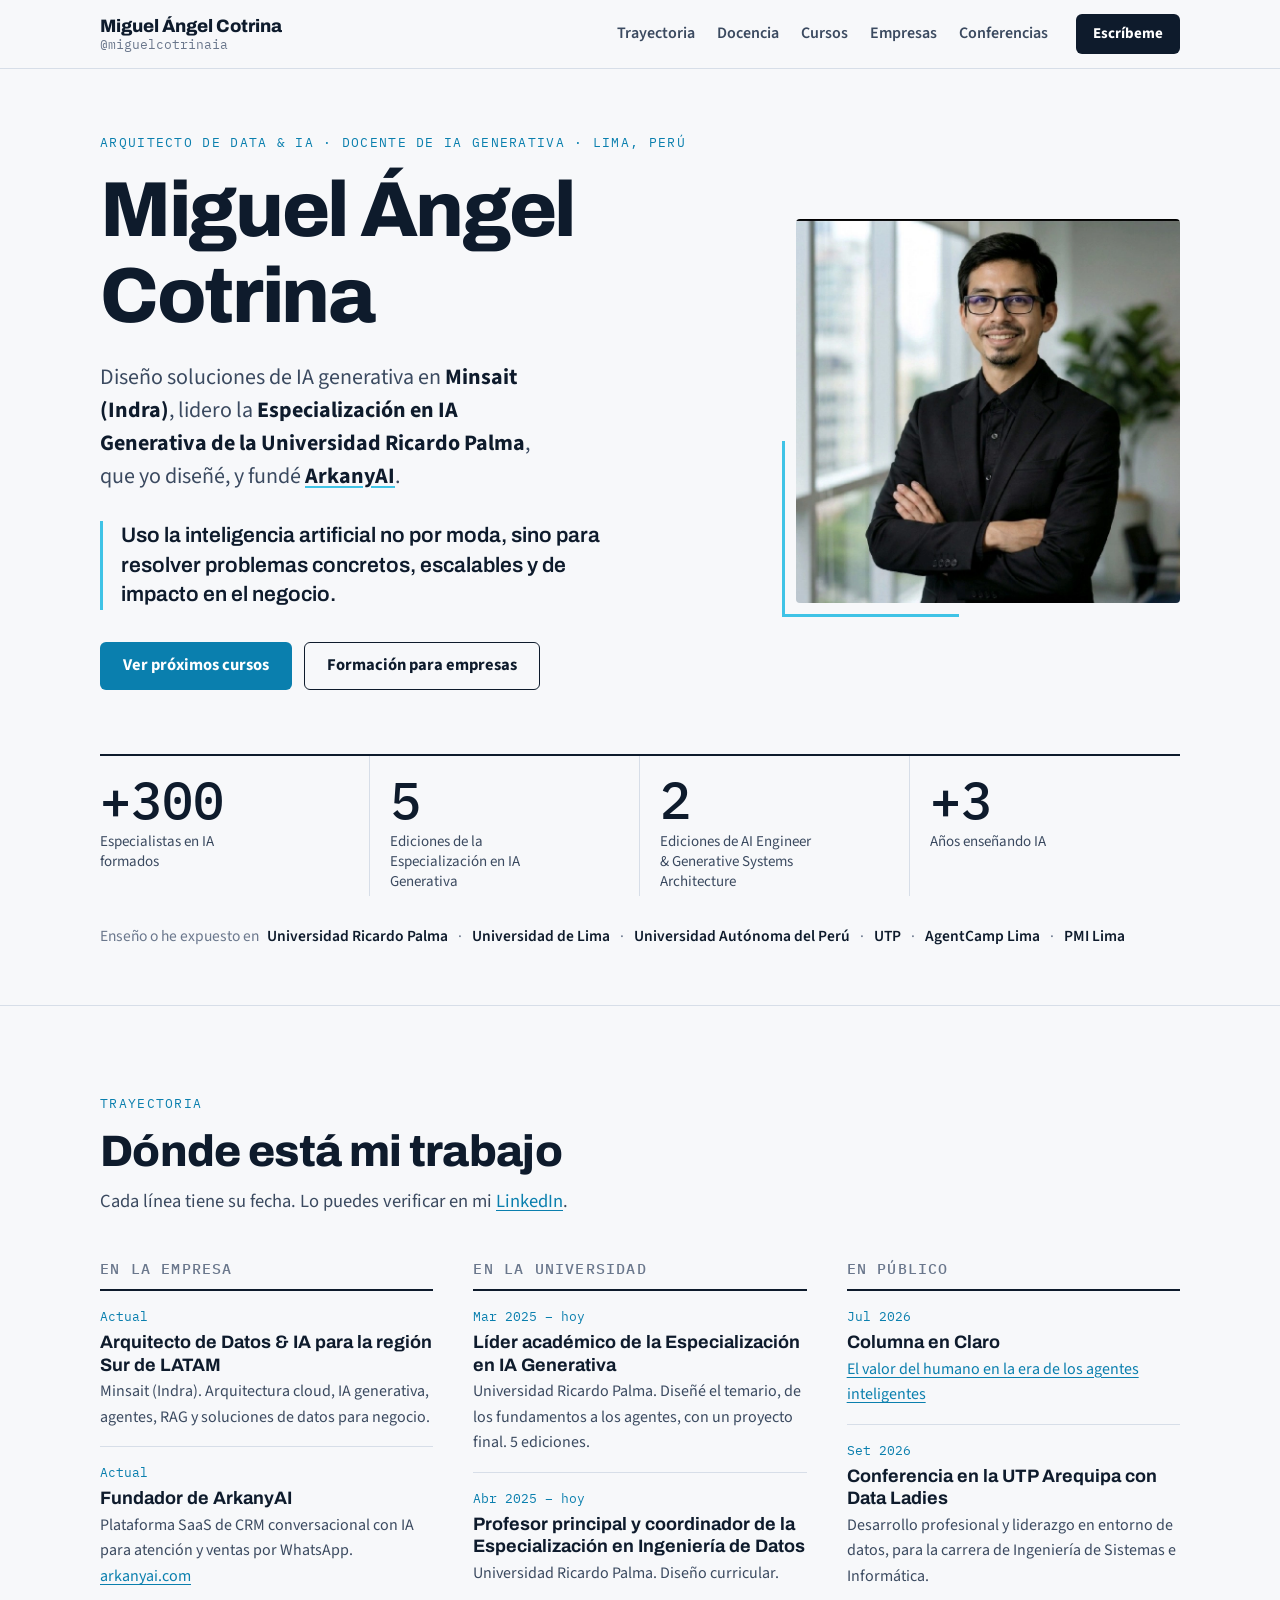
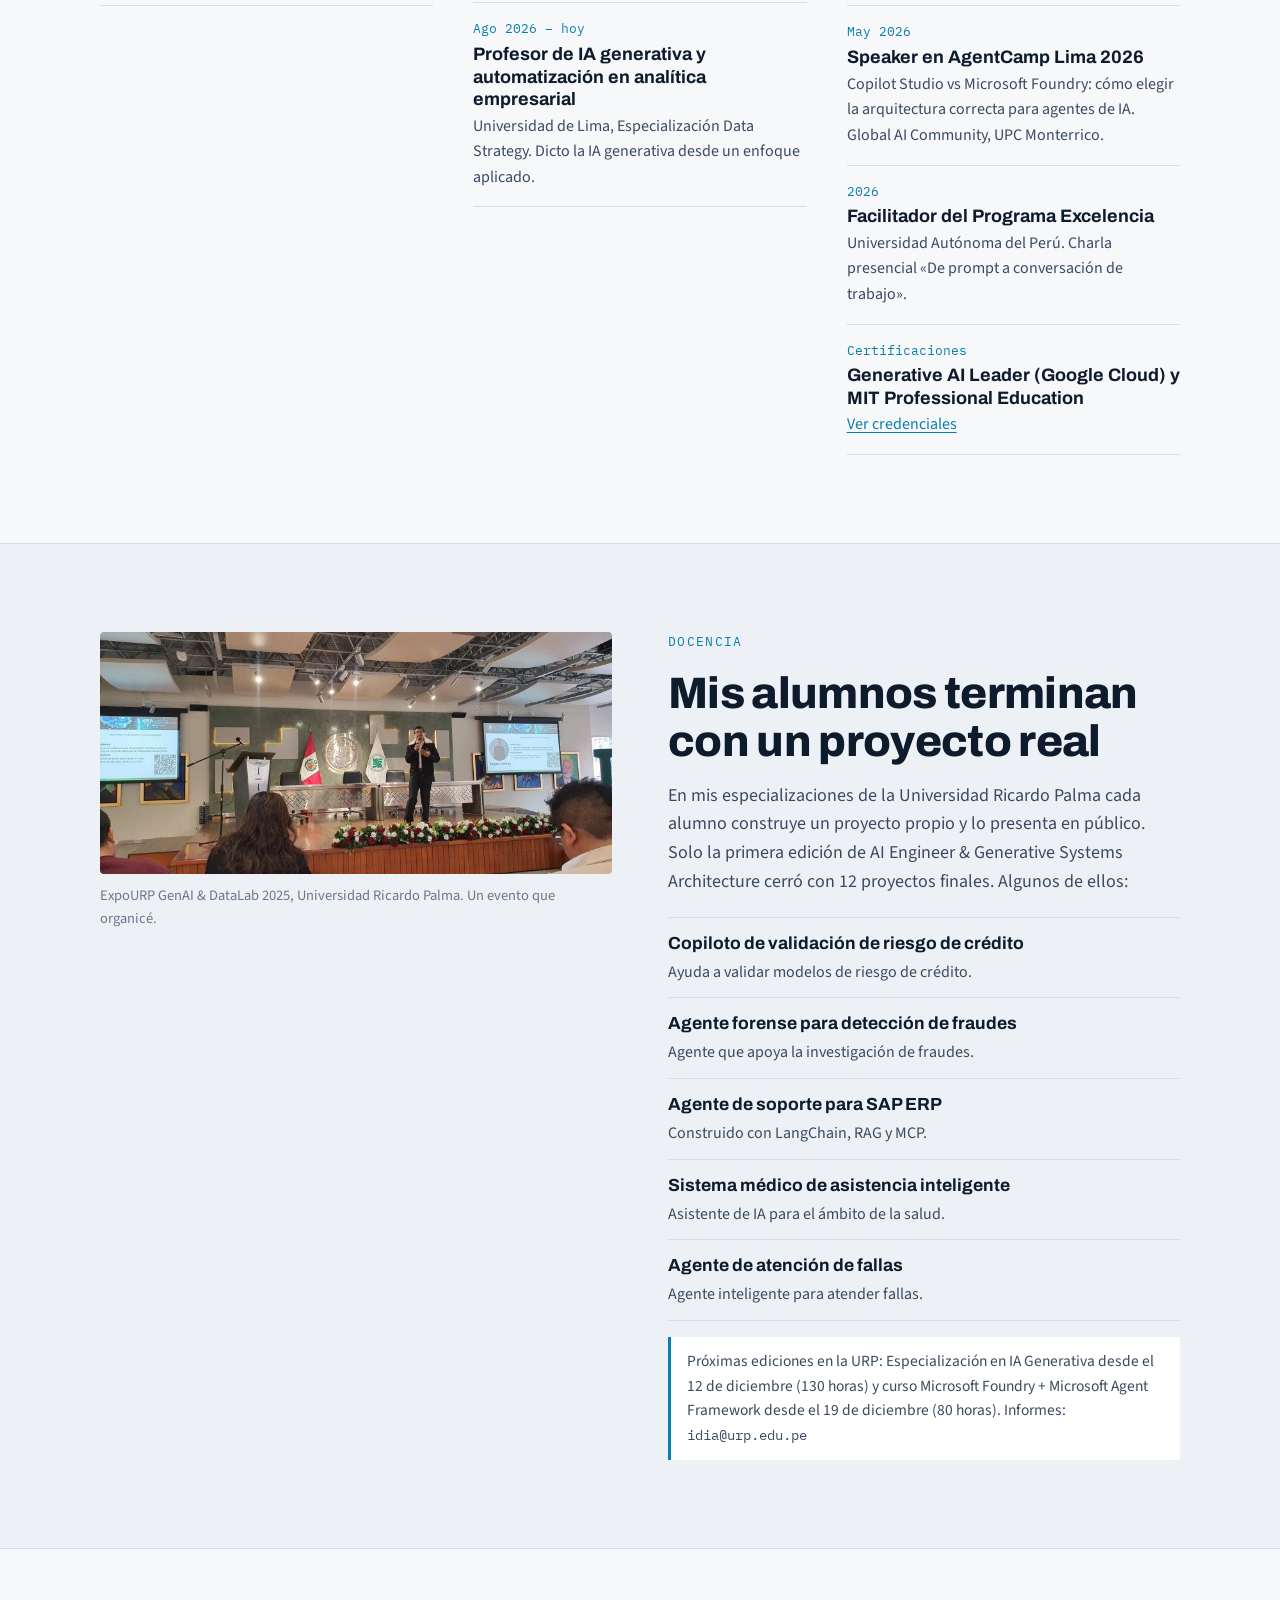
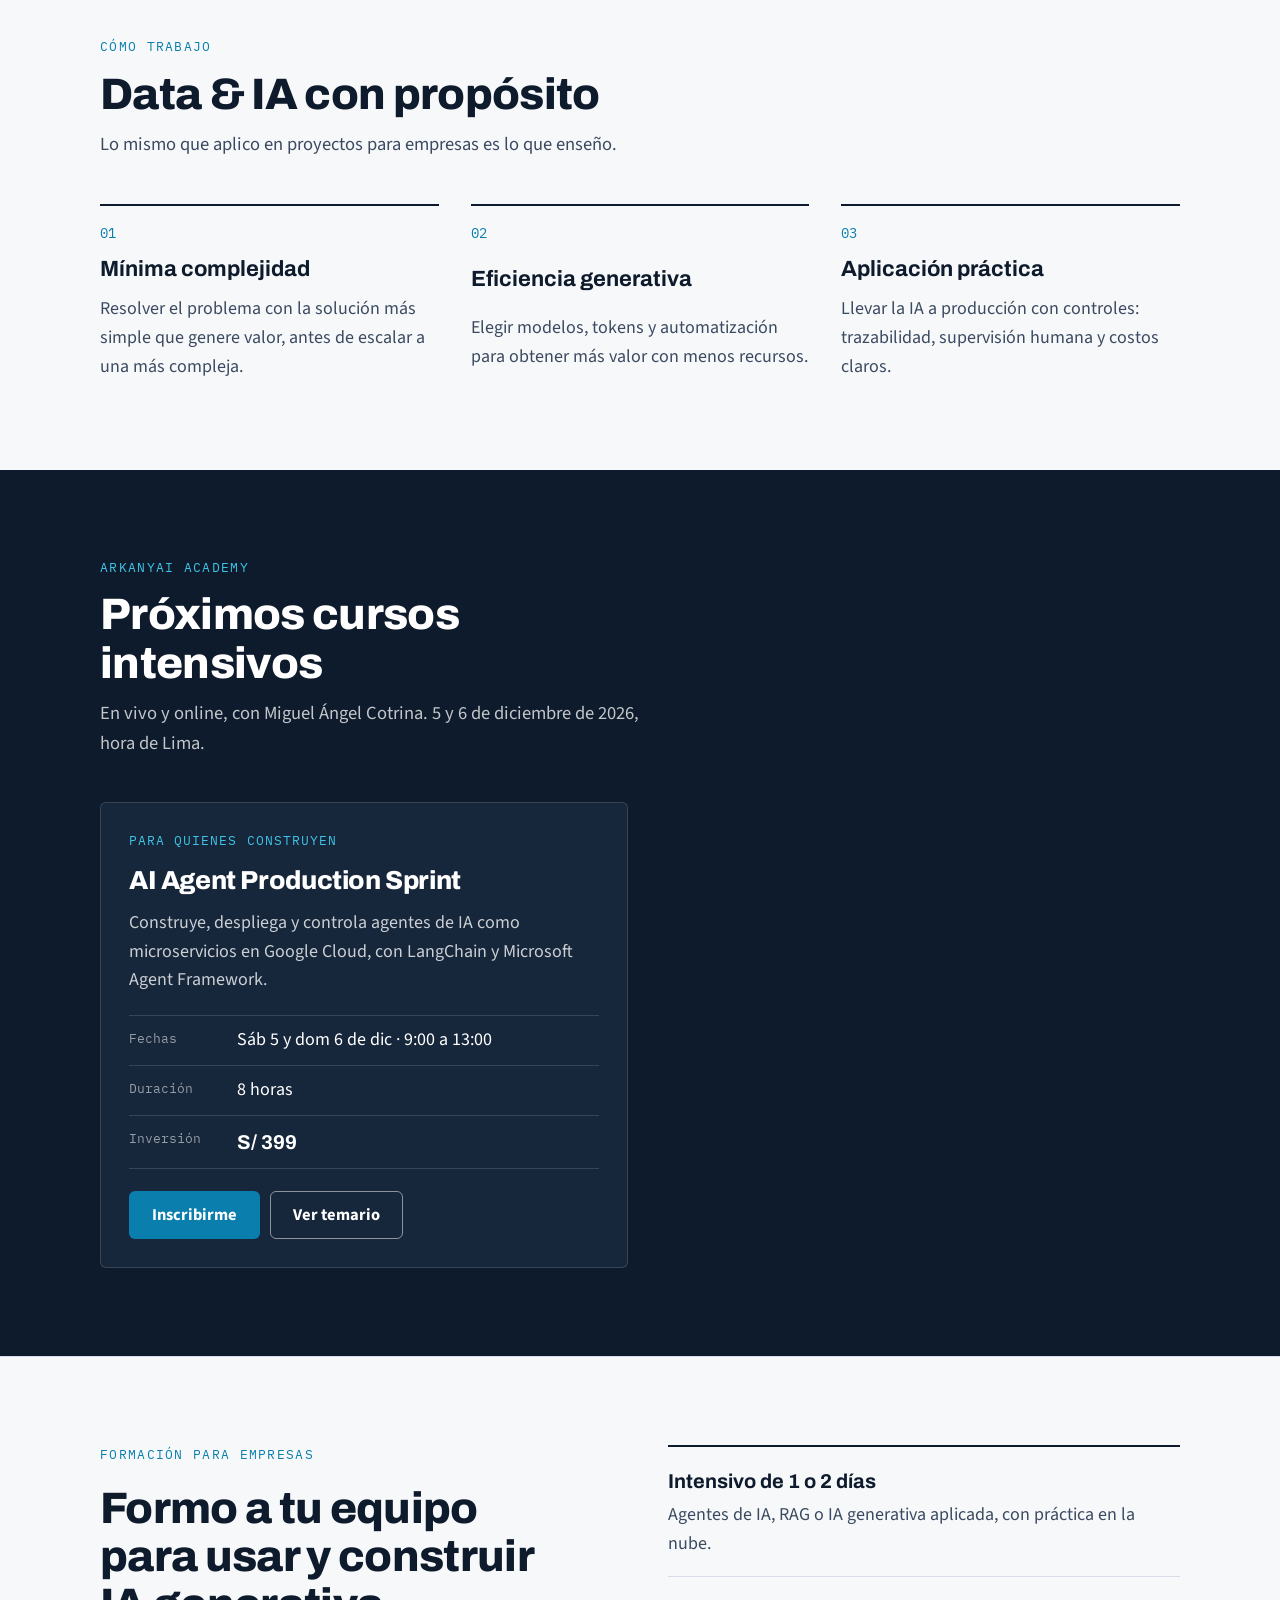
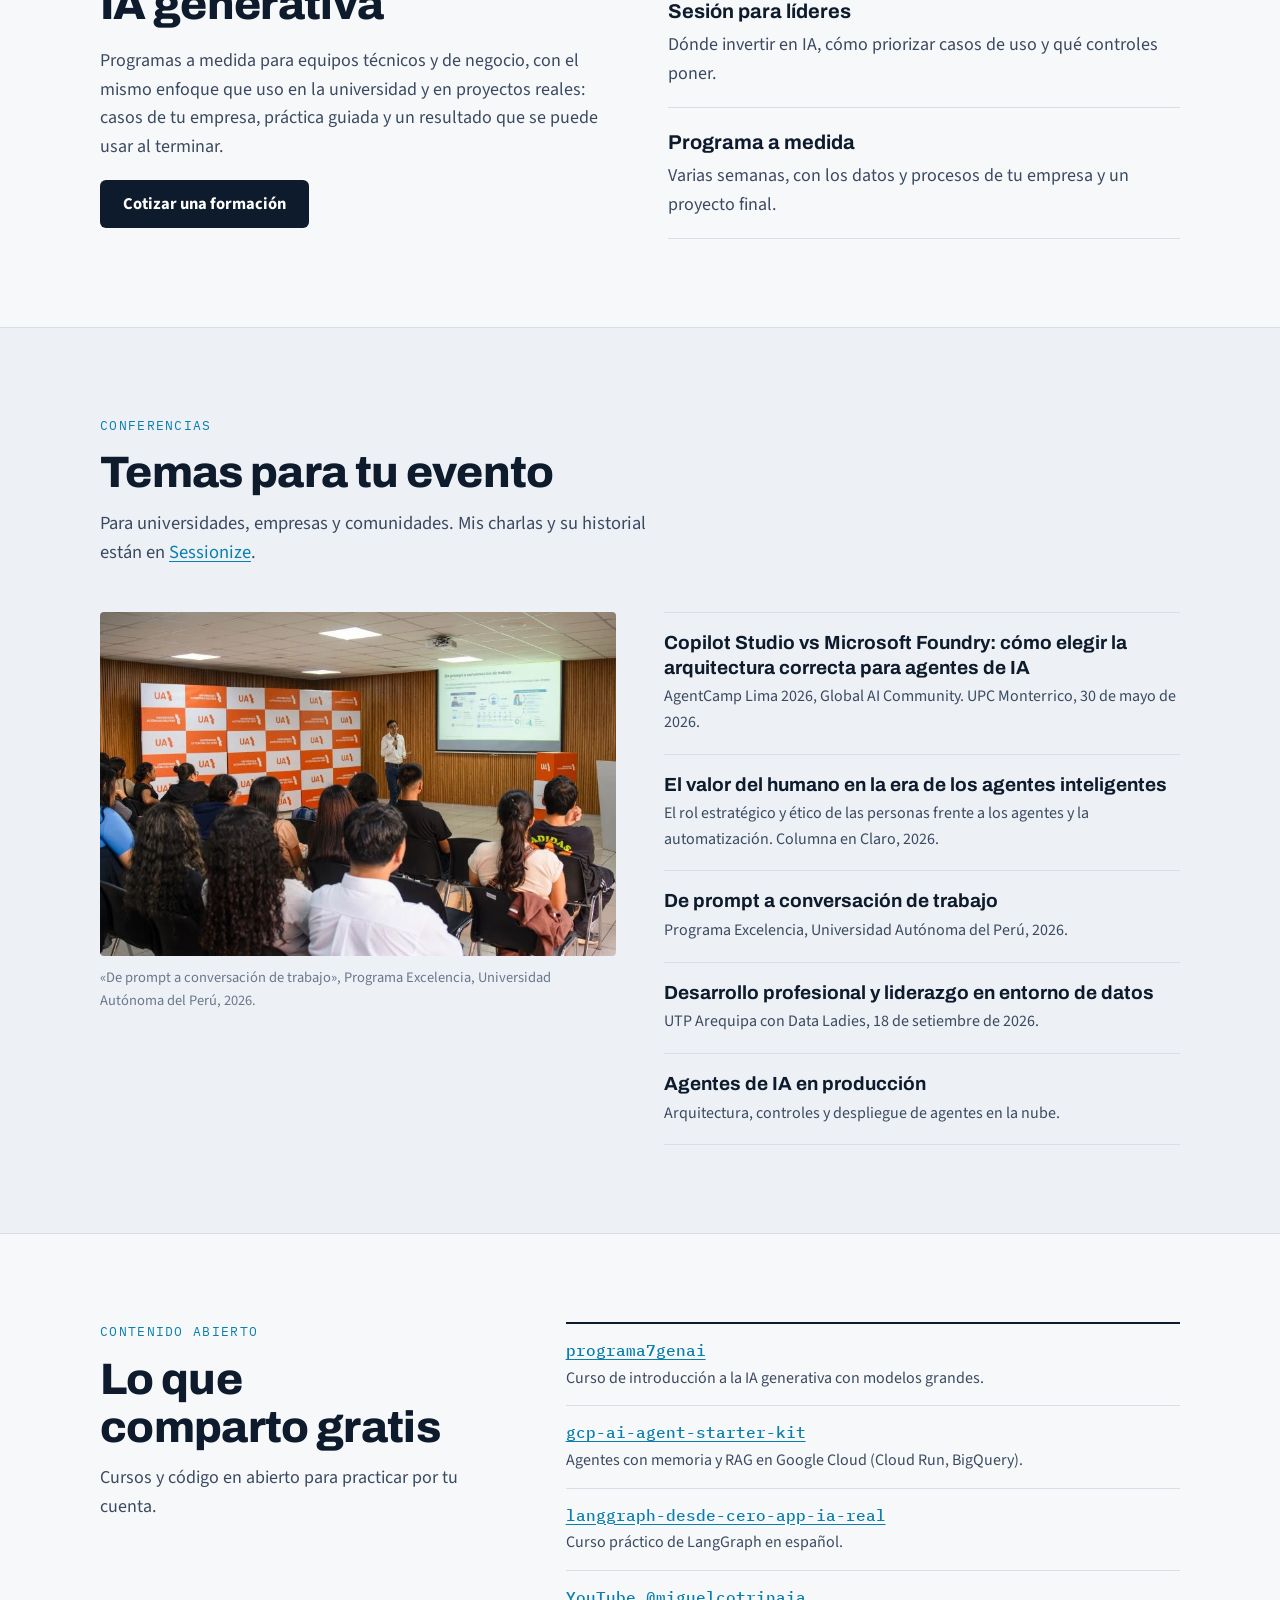
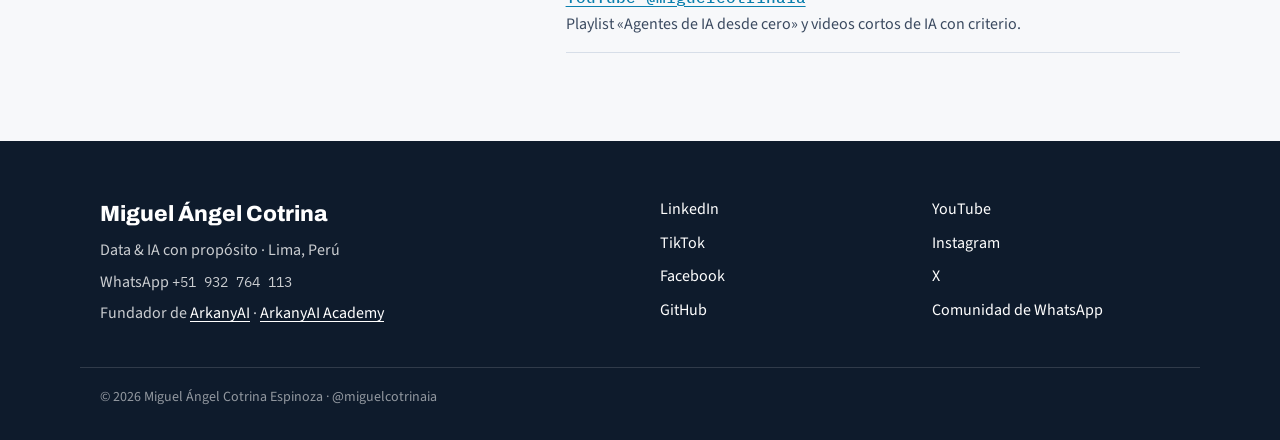
==== commit 14845a2f: "Add files via upload" ====
--- a/index.html
+++ b/index.html
@@ -3,524 +3,387 @@
 <head>
 <meta charset="UTF-8">
 <meta name="viewport" content="width=device-width, initial-scale=1.0">
-<title>Miguel Angel Cotrina Espinoza | Especialista en Data e Inteligencia Artificial</title>
-<meta name="description" content="Miguel Angel Cotrina Espinoza — Especialista en Data e Inteligencia Artificial, profesor y conferencista. Arquitectura de datos, IA generativa, agentes inteligentes, gobierno de IA y estrategia tecnológica.">
-<meta name="keywords" content="Miguel Angel Cotrina Espinoza, especialista en Data e Inteligencia Artificial, profesor de Inteligencia Artificial Perú, conferencista de Inteligencia Artificial, arquitectura de datos e IA, gobierno de Inteligencia Artificial, IA generativa, agentes inteligentes, talleres de Inteligencia Artificial">
-<meta name="author" content="Miguel Angel Cotrina Espinoza">
-<meta name="robots" content="index, follow">
-<!-- Al desplegar, reemplaza con el dominio real: <link rel="canonical" href="https://tu-dominio.com/"> -->
-
-<!-- Open Graph -->
+<title>Miguel Ángel Cotrina (@miguelcotrinaia) | Arquitecto de Data &amp; IA y docente de IA generativa</title>
+<meta name="description" content="Arquitecto de Data & IA en Minsait (Indra), líder académico de la Especialización en IA Generativa de la Universidad Ricardo Palma y fundador de ArkanyAI. Más de 300 especialistas en IA formados.">
+<meta name="author" content="Miguel Ángel Cotrina Espinoza">
+<meta name="robots" content="index, follow, max-image-preview:large">
+<link rel="canonical" href="https://miguelcotrinaia.com/">
+<link rel="alternate" hreflang="es" href="https://miguelcotrinaia.com/">
+<link rel="alternate" hreflang="x-default" href="https://miguelcotrinaia.com/">
+<link rel="icon" type="image/png" href="https://miguelcotrinaia.com/macperfil.png">
+<link rel="apple-touch-icon" href="https://miguelcotrinaia.com/macperfil.png">
+<meta name="theme-color" content="#0E1B2C">
+
 <meta property="og:type" content="profile">
-<meta property="og:title" content="Miguel Angel Cotrina Espinoza | Data & IA con propósito">
-<meta property="og:description" content="Especialista en Data e Inteligencia Artificial, profesor y conferencista. Arquitectura, IA generativa, agentes inteligentes, gobierno y adopción empresarial de IA.">
-<!-- og:image usa ruta relativa; al desplegar, cámbiala a una URL absoluta (https://tu-dominio.com/macperfil.png) -->
-<meta property="og:image" content="macperfil.png">
+<meta property="og:url" content="https://miguelcotrinaia.com/">
+<meta property="og:title" content="Miguel Ángel Cotrina | Arquitecto de Data & IA y docente de IA generativa">
+<meta property="og:description" content="Más de 300 especialistas en IA formados. Líder académico de la Especialización en IA Generativa de la URP y fundador de ArkanyAI.">
+<meta property="og:image" content="https://miguelcotrinaia.com/macperfil.png">
+<meta property="og:image:width" content="800">
+<meta property="og:image:height" content="800">
+<meta property="og:image:alt" content="Miguel Ángel Cotrina, arquitecto de Data & IA">
 <meta property="og:locale" content="es_PE">
-<meta property="og:site_name" content="Miguel Angel Cotrina Espinoza">
-
-<!-- Twitter -->
+<meta property="og:site_name" content="Miguel Ángel Cotrina · @miguelcotrinaia">
+<meta property="profile:first_name" content="Miguel Ángel">
+<meta property="profile:last_name" content="Cotrina Espinoza">
+<meta property="profile:username" content="miguelcotrinaia">
+
 <meta name="twitter:card" content="summary_large_image">
-<meta name="twitter:title" content="Miguel Angel Cotrina Espinoza | Data & IA con propósito">
-<meta name="twitter:description" content="Especialista en Data e Inteligencia Artificial, profesor y conferencista.">
-<meta name="twitter:image" content="macperfil.png">
+<meta name="twitter:site" content="@miguelcotrinaia">
+<meta name="twitter:creator" content="@miguelcotrinaia">
+<meta name="twitter:title" content="Miguel Ángel Cotrina | Arquitecto de Data & IA y docente de IA generativa">
+<meta name="twitter:description" content="Más de 300 especialistas en IA formados. Líder académico de la Especialización en IA Generativa de la URP y fundador de ArkanyAI.">
+<meta name="twitter:image" content="https://miguelcotrinaia.com/macperfil.png">
 
 <link rel="preconnect" href="https://fonts.googleapis.com">
 <link rel="preconnect" href="https://fonts.gstatic.com" crossorigin>
-<link href="https://fonts.googleapis.com/css2?family=Inter:wght@400;500;600;700&family=Poppins:wght@600;700&family=Dancing+Script:wght@600;700&display=swap" rel="stylesheet">
-
+<link href="https://fonts.googleapis.com/css2?family=Archivo:wght@500;600;700;800&family=Source+Sans+3:ital,wght@0,400;0,600;0,700;1,400&family=IBM+Plex+Mono:wght@400;500&display=swap" rel="stylesheet">
 <link rel="stylesheet" href="styles.css">
 
 <script type="application/ld+json">
 {
   "@context": "https://schema.org",
-  "@type": "Person",
-  "name": "Miguel Angel Cotrina Espinoza",
-  "jobTitle": "Especialista en Data e Inteligencia Artificial, profesor y conferencista",
-  "address": {
-    "@type": "PostalAddress",
-    "addressLocality": "Lima",
-    "addressCountry": "PE"
-  },
-  "sameAs": [
-    "https://www.linkedin.com/in/miguelcotrinaia",
-    "https://github.com/miguelcotrinaia",
-    "https://www.youtube.com/@miguelcotrinaia",
-    "https://www.instagram.com/miguelcotrinaia",
-    "https://x.com/miguelcotrinaia",
-    "https://sessionize.com/miguelcotrinaia/",
-    "https://www.credly.com/users/miguel-angel-cotrina-espinoza/badges",
-    "https://www.kaggle.com/macespinoza",
-    "https://learn.microsoft.com/es-mx/users/miguelangelcotrinaespinoza-6992/"
-  ],
-  "knowsAbout": [
-    "Inteligencia Artificial Generativa",
-    "Agentes inteligentes",
-    "Arquitectura de Datos",
-    "Gobierno de Inteligencia Artificial",
-    "Cloud Data Platforms",
-    "RAG"
+  "@graph": [
+    {
+      "@type": "WebSite",
+      "@id": "https://miguelcotrinaia.com/#website",
+      "url": "https://miguelcotrinaia.com/",
+      "name": "Miguel Ángel Cotrina · @miguelcotrinaia",
+      "inLanguage": "es-PE",
+      "publisher": { "@id": "https://miguelcotrinaia.com/#persona" }
+    },
+    {
+      "@type": "ProfilePage",
+      "@id": "https://miguelcotrinaia.com/#perfil",
+      "url": "https://miguelcotrinaia.com/",
+      "name": "Miguel Ángel Cotrina | Arquitecto de Data & IA y docente de IA generativa",
+      "inLanguage": "es-PE",
+      "isPartOf": { "@id": "https://miguelcotrinaia.com/#website" },
+      "mainEntity": { "@id": "https://miguelcotrinaia.com/#persona" }
+    },
+    {
+      "@type": "Person",
+      "@id": "https://miguelcotrinaia.com/#persona",
+      "name": "Miguel Ángel Cotrina Espinoza",
+      "alternateName": ["Miguel Ángel Cotrina", "Miguel Angel Cotrina", "Miguel Cotrina IA", "miguelcotrinaia", "Miguel Angel Cotrina Espinoza"],
+      "url": "https://miguelcotrinaia.com/",
+      "image": "https://miguelcotrinaia.com/macperfil.png",
+      "jobTitle": "Arquitecto de Data & IA",
+      "description": "Arquitecto de Data & IA en Minsait (Indra), líder académico de la Especialización en IA Generativa de la Universidad Ricardo Palma, docente en la Universidad de Lima y fundador de ArkanyAI. Ha formado a más de 300 especialistas en IA.",
+      "worksFor": { "@type": "Organization", "name": "Minsait (Indra)" },
+      "affiliation": [
+        { "@type": "CollegeOrUniversity", "name": "Universidad Ricardo Palma", "url": "https://www.urp.edu.pe/" },
+        { "@type": "CollegeOrUniversity", "name": "Universidad de Lima", "url": "https://www.ulima.edu.pe/" }
+      ],
+      "address": { "@type": "PostalAddress", "addressLocality": "Lima", "addressCountry": "PE" },
+      "founder": { "@id": "https://miguelcotrinaia.com/#arkanyai" },
+      "sameAs": [
+        "https://www.linkedin.com/in/mcotrina/",
+        "https://www.youtube.com/@miguelcotrinaia",
+        "https://www.tiktok.com/@miguelcotrinaia",
+        "https://www.instagram.com/miguelcotrinaia",
+        "https://www.facebook.com/miguelcotrinaia",
+        "https://x.com/miguelcotrinaia",
+        "https://github.com/miguelcotrinaia",
+        "https://whatsapp.com/channel/0029VbBIDm9A89McMyAH6X3s",
+        "https://sessionize.com/miguelcotrinaia/",
+        "https://www.credly.com/users/miguel-angel-cotrina-espinoza/badges",
+        "https://www.kaggle.com/macespinoza",
+        "https://learn.microsoft.com/es-mx/users/miguelangelcotrinaespinoza-6992/"
+      ],
+      "knowsAbout": ["Inteligencia Artificial Generativa", "Agentes de IA", "RAG", "LangChain y LangGraph", "Microsoft Agent Framework", "Arquitectura de Datos", "Google Cloud", "Adopción de IA en empresas"],
+      "hasCredential": [
+        { "@type": "EducationalOccupationalCredential", "name": "Generative AI Leader Certification", "recognizedBy": { "@type": "Organization", "name": "Google Cloud" } },
+        { "@type": "EducationalOccupationalCredential", "name": "Inteligencia Artificial Generativa Aplicada a la Transformación Digital", "recognizedBy": { "@type": "Organization", "name": "MIT Professional Education" } }
+      ]
+    },
+    {
+      "@type": "Organization",
+      "@id": "https://miguelcotrinaia.com/#arkanyai",
+      "name": "ArkanyAI",
+      "url": "https://arkanyai.com/",
+      "sameAs": ["https://www.linkedin.com/company/arkanyai/", "https://www.linkedin.com/showcase/arkanyai-academy/"],
+      "founder": { "@id": "https://miguelcotrinaia.com/#persona" },
+      "address": { "@type": "PostalAddress", "addressLocality": "Lima", "addressCountry": "PE" }
+    },
+    {
+      "@type": "Course",
+      "name": "AI Agent Production Sprint",
+      "description": "Intensivo de 8 horas para construir, desplegar y controlar agentes de IA como microservicios en la nube con LangChain y Microsoft Agent Framework.",
+      "provider": { "@type": "Organization", "name": "ArkanyAI Academy", "sameAs": "https://www.linkedin.com/showcase/arkanyai-academy/" },
+      "inLanguage": "es",
+      "hasCourseInstance": { "@type": "CourseInstance", "courseMode": "online", "startDate": "2026-12-05", "endDate": "2026-12-06", "instructor": { "@id": "https://miguelcotrinaia.com/#persona" } }
+    },
+    {
+      "@type": "Course",
+      "name": "AI Strategy Sprint",
+      "description": "Intensivo de 3 horas para líderes: decidir dónde invertir en IA, con qué complejidad y con qué controles.",
+      "provider": { "@type": "Organization", "name": "ArkanyAI Academy", "sameAs": "https://www.linkedin.com/showcase/arkanyai-academy/" },
+      "inLanguage": "es",
+      "hasCourseInstance": { "@type": "CourseInstance", "courseMode": "online", "startDate": "2026-12-05", "instructor": { "@id": "https://miguelcotrinaia.com/#persona" } }
+    }
   ]
 }
 </script>
 </head>
 <body>
 
-<svg style="display:none" aria-hidden="true">
-  <symbol id="icon-youtube" viewBox="0 0 24 24"><path d="M23.498 6.186a2.994 2.994 0 0 0-2.107-2.12C19.505 3.545 12 3.545 12 3.545s-7.505 0-9.391.521A2.994 2.994 0 0 0 .502 6.186 31.26 31.26 0 0 0 0 12a31.26 31.26 0 0 0 .502 5.814 2.994 2.994 0 0 0 2.107 2.12c1.886.521 9.391.521 9.391.521s7.505 0 9.391-.521a2.994 2.994 0 0 0 2.107-2.12A31.26 31.26 0 0 0 24 12a31.26 31.26 0 0 0-.502-5.814zM9.75 15.568V8.432L15.818 12 9.75 15.568z"/></symbol>
-  <symbol id="icon-linkedin" viewBox="0 0 24 24"><path d="M20.447 20.452h-3.554v-5.569c0-1.328-.027-3.037-1.852-3.037-1.853 0-2.136 1.446-2.136 2.939v5.667H9.351V9h3.414v1.561h.046c.477-.9 1.637-1.85 3.37-1.85 3.601 0 4.267 2.37 4.267 5.455v6.286zM5.337 7.433a2.062 2.062 0 1 1 0-4.124 2.062 2.062 0 0 1 0 4.124zM7.114 20.452H3.558V9h3.556v11.452zM22.225 0H1.771C.792 0 0 .774 0 1.729v20.542C0 23.227.792 24 1.771 24h20.451C23.2 24 24 23.227 24 22.271V1.729C24 .774 23.2 0 22.222 0h.003z"/></symbol>
-  <symbol id="icon-instagram" viewBox="0 0 24 24"><path d="M12 2.163c3.204 0 3.584.012 4.85.07 3.252.148 4.771 1.691 4.919 4.919.058 1.265.069 1.645.069 4.849 0 3.205-.012 3.584-.069 4.849-.149 3.225-1.664 4.771-4.919 4.919-1.266.058-1.644.07-4.85.07-3.204 0-3.584-.012-4.849-.07-3.26-.149-4.771-1.699-4.919-4.92-.058-1.265-.07-1.644-.07-4.849 0-3.204.013-3.583.07-4.849.149-3.227 1.664-4.771 4.919-4.919 1.266-.057 1.645-.069 4.849-.069zM12 0C8.741 0 8.333.014 7.053.072 2.695.272.273 2.69.073 7.052.014 8.333 0 8.741 0 12c0 3.259.014 3.668.072 4.948.2 4.358 2.618 6.78 6.98 6.98C8.333 23.986 8.741 24 12 24c3.259 0 3.668-.014 4.948-.072 4.354-.2 6.782-2.618 6.979-6.98.059-1.28.073-1.689.073-4.948 0-3.259-.014-3.667-.072-4.947-.196-4.354-2.617-6.78-6.979-6.98C15.668.014 15.259 0 12 0zm0 5.838a6.163 6.163 0 1 0 0 12.326 6.163 6.163 0 0 0 0-12.326zM12 16a4 4 0 1 1 0-8 4 4 0 0 1 0 8zm6.406-11.845a1.44 1.44 0 1 0 0 2.881 1.44 1.44 0 0 0 0-2.881z"/></symbol>
-  <symbol id="icon-x" viewBox="0 0 24 24"><path d="M18.244 2.25h3.308l-7.227 8.26 8.502 11.24H16.17l-5.214-6.817L4.99 21.75H1.68l7.73-8.835L1.254 2.25H8.08l4.713 6.231zm-1.161 17.52h1.833L7.084 4.126H5.117z"/></symbol>
-  <symbol id="icon-github" viewBox="0 0 24 24"><path d="M12 .297c-6.63 0-12 5.373-12 12 0 5.303 3.438 9.8 8.205 11.385.6.113.82-.258.82-.577 0-.285-.01-1.04-.015-2.04-3.338.724-4.042-1.61-4.042-1.61C4.422 18.07 3.633 17.7 3.633 17.7c-1.087-.744.084-.729.084-.729 1.205.084 1.838 1.236 1.838 1.236 1.07 1.835 2.809 1.305 3.495.998.108-.776.417-1.305.76-1.605-2.665-.3-5.466-1.332-5.466-5.93 0-1.31.465-2.38 1.235-3.22-.135-.303-.54-1.523.105-3.176 0 0 1.005-.322 3.3 1.23.955-.266 1.98-.399 3-.405 1.02.006 2.045.139 3 .405 2.28-1.552 3.285-1.23 3.285-1.23.645 1.653.24 2.873.12 3.176.765.84 1.23 1.91 1.23 3.22 0 4.61-2.805 5.625-5.475 5.92.42.36.81 1.096.81 2.22 0 1.606-.015 2.896-.015 3.286 0 .315.21.69.825.57C20.565 22.092 24 17.592 24 12.297c0-6.627-5.373-12-12-12"/></symbol>
-  <symbol id="icon-whatsapp" viewBox="0 0 24 24"><path d="M17.47 14.38c-.29-.15-1.72-.85-1.99-.95-.27-.1-.46-.15-.66.15-.2.29-.76.95-.93 1.14-.17.2-.34.22-.63.07-.29-.15-1.22-.45-2.32-1.43-.86-.76-1.44-1.71-1.61-2-.17-.29-.02-.45.13-.6.13-.13.29-.34.44-.51.15-.17.2-.29.29-.49.1-.2.05-.37-.02-.51-.07-.15-.66-1.59-.9-2.18-.24-.57-.48-.5-.66-.51h-.56c-.2 0-.51.07-.78.37-.27.29-1.02 1-1.02 2.43 0 1.43 1.04 2.82 1.19 3.01.15.2 2.05 3.13 4.97 4.39.69.3 1.24.48 1.66.61.7.22 1.33.19 1.83.11.56-.08 1.72-.7 1.96-1.38.24-.68.24-1.26.17-1.38-.07-.12-.26-.2-.55-.34z"/><path d="M12.02 2C6.5 2 2 6.48 2 12c0 1.85.5 3.58 1.36 5.07L2 22l5.06-1.33A9.94 9.94 0 0 0 12.02 22C17.53 22 22 17.52 22 12S17.53 2 12.02 2zm0 18.06c-1.64 0-3.16-.48-4.44-1.31l-.32-.19-3 .79.8-2.93-.21-.31A8.03 8.03 0 0 1 3.96 12c0-4.44 3.62-8.06 8.06-8.06 4.44 0 8.06 3.62 8.06 8.06 0 4.44-3.62 8.06-8.06 8.06z"/></symbol>
-</svg>
-
-<a href="#contenido-principal" class="skip-link">Saltar al contenido principal</a>
-
-<!-- ============ NAV ============ -->
-<header class="navbar" id="navbar">
-  <div class="navbar__inner">
-    <a href="#top" class="navbar__brand">
-      <span class="navbar__brand-mark">MC</span>
-      Miguel Angel Cotrina Espinoza
-    </a>
-    <nav class="navbar__links" aria-label="Navegación principal">
-      <a href="#perfil">Perfil</a>
-      <a href="#especializacion">Especialización</a>
+<a href="#contenido" class="skip">Saltar al contenido</a>
+
+<header class="bar" id="bar">
+  <div class="wrap bar__in">
+    <a class="bar__name" href="#top">Miguel Ángel Cotrina <span>@miguelcotrinaia</span></a>
+    <nav class="bar__nav" aria-label="Secciones">
+      <a href="#respaldo">Trayectoria</a>
       <a href="#docencia">Docencia</a>
+      <a href="#cursos">Cursos</a>
+      <a href="#empresas">Empresas</a>
       <a href="#conferencias">Conferencias</a>
-      <a href="#experiencia">Experiencia</a>
-      <a href="#certificaciones">Certificaciones</a>
-      <a href="#comunidad">Comunidad</a>
     </nav>
-    <button class="navbar__toggle" id="navToggle" aria-label="Abrir menú de navegación" aria-expanded="false" aria-controls="navbar">
-      <span></span><span></span><span></span>
-    </button>
+    <a class="btn btn--sm btn--ink bar__cta" href="https://wa.me/51932764113?text=Hola%20Miguel%2C%20quiero%20conversar%20sobre%20una%20formaci%C3%B3n%20en%20IA%20para%20mi%20equipo." target="_blank" rel="noopener">Escríbeme</a>
+    <button class="bar__toggle" id="navToggle" aria-label="Abrir menú" aria-expanded="false" aria-controls="bar"><span></span><span></span></button>
   </div>
 </header>
 
-<main id="contenido-principal">
-
-  <!-- ============ HERO ============ -->
+<main id="contenido">
+
+  <!-- PORTADA -->
   <section class="hero" id="top">
-    <div class="container hero__inner">
+    <div class="wrap hero__in">
       <div class="hero__copy">
-        <span class="hero__tag">Data &amp; Inteligencia Artificial</span>
-        <h1 class="hero__title">
-          Data &amp; IA con propósito: conocimiento técnico, <span>visión estratégica</span> e impacto real
-        </h1>
-        <p class="hero__subtitle">
-          Especialista en Data e Inteligencia Artificial, profesor y conferencista. Integro arquitectura,
-          IA generativa, agentes, estrategia y gobierno para convertir tecnología en conocimiento y valor.
+        <p class="kicker">Arquitecto de Data &amp; IA · Docente de IA generativa · Lima, Perú</p>
+        <h1>Miguel Ángel Cotrina</h1>
+        <p class="hero__lead">
+          Diseño soluciones de IA generativa en <strong>Minsait (Indra)</strong>, lidero la
+          <strong>Especialización en IA Generativa de la Universidad Ricardo Palma</strong>, que yo diseñé,
+          y fundé <a href="https://arkanyai.com/" target="_blank" rel="noopener"><strong>ArkanyAI</strong></a>.
         </p>
+        <blockquote class="hero__quote">
+          Uso la inteligencia artificial no por moda, sino para resolver problemas concretos, escalables y de impacto en el negocio.
+        </blockquote>
         <div class="hero__actions">
-          <a class="btn btn--primary" href="https://wa.me/51932764113" target="_blank" rel="noopener noreferrer">
-            <svg width="20" height="20" viewBox="0 0 24 24" fill="currentColor" aria-hidden="true"><path d="M17.47 14.38c-.29-.15-1.72-.85-1.99-.95-.27-.1-.46-.15-.66.15-.2.29-.76.95-.93 1.14-.17.2-.34.22-.63.07-.29-.15-1.22-.45-2.32-1.43-.86-.76-1.44-1.71-1.61-2-.17-.29-.02-.45.13-.6.13-.13.29-.34.44-.51.15-.17.2-.29.29-.49.1-.2.05-.37-.02-.51-.07-.15-.66-1.59-.9-2.18-.24-.57-.48-.5-.66-.51h-.56c-.2 0-.51.07-.78.37-.27.29-1.02 1-1.02 2.43 0 1.43 1.04 2.82 1.19 3.01.15.2 2.05 3.13 4.97 4.39.69.3 1.24.48 1.66.61.7.22 1.33.19 1.83.11.56-.08 1.72-.7 1.96-1.38.24-.68.24-1.26.17-1.38-.07-.12-.26-.2-.55-.34z"/><path d="M12.02 2C6.5 2 2 6.48 2 12c0 1.85.5 3.58 1.36 5.07L2 22l5.06-1.33A9.94 9.94 0 0 0 12.02 22C17.53 22 22 17.52 22 12S17.53 2 12.02 2zm0 18.06c-1.64 0-3.16-.48-4.44-1.31l-.32-.19-3 .79.8-2.93-.21-.31A8.03 8.03 0 0 1 3.96 12c0-4.44 3.62-8.06 8.06-8.06 4.44 0 8.06 3.62 8.06 8.06 0 4.44-3.62 8.06-8.06 8.06z"/></svg>
-            Conversemos
-          </a>
+          <a class="btn btn--accent" href="#cursos">Ver próximos cursos</a>
+          <a class="btn btn--line" href="#empresas">Formación para empresas</a>
         </div>
-        <ul class="hero__socials" aria-label="Perfiles profesionales">
-          <li><a href="https://www.youtube.com/@miguelcotrinaia" target="_blank" rel="noopener noreferrer"><span class="icon-badge icon-badge--youtube"><svg class="icon"><use href="#icon-youtube"/></svg></span>YouTube</a></li>
-          <li><a href="https://www.linkedin.com/in/miguelcotrinaia" target="_blank" rel="noopener noreferrer"><span class="icon-badge icon-badge--linkedin"><svg class="icon"><use href="#icon-linkedin"/></svg></span>LinkedIn</a></li>
-          <li><a href="https://www.instagram.com/miguelcotrinaia" target="_blank" rel="noopener noreferrer"><span class="icon-badge icon-badge--instagram"><svg class="icon"><use href="#icon-instagram"/></svg></span>Instagram</a></li>
-          <li><a href="https://x.com/miguelcotrinaia" target="_blank" rel="noopener noreferrer"><span class="icon-badge icon-badge--x"><svg class="icon"><use href="#icon-x"/></svg></span>X</a></li>
-          <li><a href="https://github.com/miguelcotrinaia" target="_blank" rel="noopener noreferrer"><span class="icon-badge icon-badge--github"><svg class="icon"><use href="#icon-github"/></svg></span>GitHub</a></li>
+      </div>
+      <figure class="hero__photo">
+        <img src="macperfil.png" alt="Miguel Ángel Cotrina, arquitecto de Data & IA y docente de IA generativa" width="800" height="800" fetchpriority="high">
+      </figure>
+    </div>
+
+    <div class="wrap">
+      <dl class="figures" aria-label="Mi trabajo como docente en cifras">
+        <div><dt>Especialistas en IA formados</dt><dd>+300</dd></div>
+        <div><dt>Ediciones de la Especialización en IA Generativa</dt><dd>5</dd></div>
+        <div><dt>Ediciones de AI Engineer &amp; Generative Systems Architecture</dt><dd>2</dd></div>
+        <div><dt>Años enseñando IA</dt><dd>+3</dd></div>
+      </dl>
+      <p class="where">Enseño o he expuesto en <span>Universidad Ricardo Palma</span><span>Universidad de Lima</span><span>Universidad Autónoma del Perú</span><span>UTP</span><span>AgentCamp Lima</span><span>PMI Lima</span></p>
+    </div>
+  </section>
+
+  <!-- RESPALDO -->
+  <section class="sec" id="respaldo">
+    <div class="wrap">
+      <header class="sec__head">
+        <p class="kicker">Trayectoria</p>
+        <h2>Dónde está mi trabajo</h2>
+        <p>Cada línea tiene su fecha. Lo puedes verificar en mi <a href="https://www.linkedin.com/in/mcotrina/" target="_blank" rel="noopener">LinkedIn</a>.</p>
+      </header>
+      <div class="cols3">
+        <div class="track">
+          <h3>En la empresa</h3>
+          <ol>
+            <li><time>Actual</time><b>Arquitecto de Datos &amp; IA para la región Sur de LATAM</b><span>Minsait (Indra). Arquitectura cloud, IA generativa, agentes, RAG y soluciones de datos para negocio.</span></li>
+            <li><time>Actual</time><b>Fundador de ArkanyAI</b><span>Plataforma SaaS de CRM conversacional con IA para atención y ventas por WhatsApp. <a href="https://arkanyai.com/" target="_blank" rel="noopener">arkanyai.com</a></span></li>
+          </ol>
+        </div>
+        <div class="track">
+          <h3>En la universidad</h3>
+          <ol>
+            <li><time>Mar 2025 – hoy</time><b>Líder académico de la Especialización en IA Generativa</b><span>Universidad Ricardo Palma. Diseñé el temario, de los fundamentos a los agentes, con un proyecto final. 5 ediciones.</span></li>
+            <li><time>Abr 2025 – hoy</time><b>Profesor principal y coordinador de la Especialización en Ingeniería de Datos</b><span>Universidad Ricardo Palma. Diseño curricular.</span></li>
+            <li><time>Ago 2026 – hoy</time><b>Profesor de IA generativa y automatización en analítica empresarial</b><span>Universidad de Lima, Especialización Data Strategy. Dicto la IA generativa desde un enfoque aplicado.</span></li>
+          </ol>
+        </div>
+        <div class="track">
+          <h3>En público</h3>
+          <ol>
+            <li><time>Jul 2026</time><b>Columna en Claro</b><span><a href="https://www.claro.com.pe/hablando-claro/innovacion/telecom-trends/columna-el-valor-del-humano-en-la-era-de-los-agentes-inteligentes/" target="_blank" rel="noopener">El valor del humano en la era de los agentes inteligentes</a></span></li>
+            <li><time>Set 2026</time><b>Conferencia en la UTP Arequipa con Data Ladies</b><span>Desarrollo profesional y liderazgo en entorno de datos, para la carrera de Ingeniería de Sistemas e Informática.</span></li>
+            <li><time>May 2026</time><b>Speaker en AgentCamp Lima 2026</b><span>Copilot Studio vs Microsoft Foundry: cómo elegir la arquitectura correcta para agentes de IA. Global AI Community, UPC Monterrico.</span></li>
+            <li><time>2026</time><b>Facilitador del Programa Excelencia</b><span>Universidad Autónoma del Perú. Charla presencial «De prompt a conversación de trabajo».</span></li>
+            <li><time>Certificaciones</time><b>Generative AI Leader (Google Cloud) y MIT Professional Education</b><span><a href="https://www.credly.com/users/miguel-angel-cotrina-espinoza/badges" target="_blank" rel="noopener">Ver credenciales</a></span></li>
+          </ol>
+        </div>
+      </div>
+    </div>
+  </section>
+
+  <!-- DOCENCIA -->
+  <section class="sec sec--tint" id="docencia">
+    <div class="wrap teach">
+      <figure class="teach__photo">
+        <img src="img/pruebas/expourp-genai-datalab-2025.webp" alt="Miguel Ángel Cotrina exponiendo en el auditorio de la Universidad Ricardo Palma durante la ExpoURP GenAI & DataLab 2025" width="800" height="378" loading="lazy">
+        <figcaption>ExpoURP GenAI &amp; DataLab 2025, Universidad Ricardo Palma. Un evento que organicé.</figcaption>
+      </figure>
+      <div class="teach__copy">
+        <p class="kicker">Docencia</p>
+        <h2>Mis alumnos terminan con un proyecto real</h2>
+        <p>En mis especializaciones de la Universidad Ricardo Palma cada alumno construye un proyecto propio y lo presenta en público. Solo la primera edición de AI Engineer &amp; Generative Systems Architecture cerró con 12 proyectos finales. Algunos de ellos:</p>
+        <ul class="projects">
+          <li><b>Copiloto de validación de riesgo de crédito</b><span>Ayuda a validar modelos de riesgo de crédito.</span></li>
+          <li><b>Agente forense para detección de fraudes</b><span>Agente que apoya la investigación de fraudes.</span></li>
+          <li><b>Agente de soporte para SAP ERP</b><span>Construido con LangChain, RAG y MCP.</span></li>
+          <li><b>Sistema médico de asistencia inteligente</b><span>Asistente de IA para el ámbito de la salud.</span></li>
+          <li><b>Agente de atención de fallas</b><span>Agente inteligente para atender fallas.</span></li>
         </ul>
-      </div>
-      <div class="hero__photo-wrap">
-        <div class="hero__photo-frame">
-          <img src="macperfil.png" alt="Miguel Angel Cotrina Espinoza, especialista en Data e Inteligencia Artificial" width="800" height="800">
-        </div>
-        <div class="hero__photo-badge">
-          <strong>Lima, Perú</strong>
-          Arquitectura, IA generativa &amp; agentes inteligentes
-        </div>
-        <a class="hero__event-badge" id="eventBadge" href="#" target="_blank" rel="noopener noreferrer" hidden>
-          <span class="hero__event-badge-tag">Próximo evento</span>
-          <span class="hero__event-badge-title" id="eventBadgeTitle"></span>
-          <span class="hero__event-badge-date" id="eventBadgeDate"></span>
-        </a>
-      </div>
-    </div>
-  </section>
-
-  <!-- ============ PERFIL PROFESIONAL ============ -->
-  <section class="section bg-2" id="perfil">
-    <div class="container profile__grid">
+        <p class="note">Próximas ediciones en la URP: Especialización en IA Generativa desde el 12 de diciembre (130 horas) y curso Microsoft Foundry + Microsoft Agent Framework desde el 19 de diciembre (80 horas). Informes: <span class="mono">idia@urp.edu.pe</span></p>
+      </div>
+    </div>
+  </section>
+
+  <!-- MÉTODO -->
+  <section class="sec" id="metodo">
+    <div class="wrap">
+      <header class="sec__head">
+        <p class="kicker">Cómo trabajo</p>
+        <h2>Data &amp; IA con propósito</h2>
+        <p>Lo mismo que aplico en proyectos para empresas es lo que enseño.</p>
+      </header>
+      <ol class="method">
+        <li><b>Mínima complejidad</b><span>Resolver el problema con la solución más simple que genere valor, antes de escalar a una más compleja.</span></li>
+        <li><b>Eficiencia generativa</b><span>Elegir modelos, tokens y automatización para obtener más valor con menos recursos.</span></li>
+        <li><b>Aplicación práctica</b><span>Llevar la IA a producción con controles: trazabilidad, supervisión humana y costos claros.</span></li>
+      </ol>
+    </div>
+  </section>
+
+  <!-- CURSOS -->
+  <section class="sec sec--ink" id="cursos">
+    <div class="wrap">
+      <header class="sec__head">
+        <p class="kicker">ArkanyAI Academy</p>
+        <h2>Próximos cursos intensivos</h2>
+        <p>En vivo y online, con Miguel Ángel Cotrina. 5 y 6 de diciembre de 2026, hora de Lima.</p>
+      </header>
+      <div class="courses">
+        <article class="course" data-fin="2026-12-06">
+          <p class="course__who">Para quienes construyen</p>
+          <h3>AI Agent Production Sprint</h3>
+          <p>Construye, despliega y controla agentes de IA como microservicios en Google Cloud, con LangChain y Microsoft Agent Framework.</p>
+          <dl>
+            <div><dt>Fechas</dt><dd>Sáb 5 y dom 6 de dic · 9:00 a 13:00</dd></div>
+            <div><dt>Duración</dt><dd>8 horas</dd></div>
+            <div><dt>Inversión</dt><dd class="price" data-pre="S/ 299" data-reg="S/ 399" data-hasta="2026-11-20">S/ 299 <small>preventa hasta el 20 de noviembre · regular S/ 399</small></dd></div>
+          </dl>
+          <div class="course__acts">
+            <a class="btn btn--accent" href="https://forms.gle/UvdNp2E8Ue5opRHo7" target="_blank" rel="noopener">Inscribirme</a>
+            <a class="btn btn--line-light" href="https://claude.ai/artifact/PGSJF1NquL9sntQaFzGRFm" target="_blank" rel="noopener">Ver temario</a>
+          </div>
+        </article>
+        <article class="course" data-fin="2026-12-05">
+          <p class="course__who">Para quienes deciden</p>
+          <h3>AI Strategy Sprint</h3>
+          <p>Decide dónde invertir en IA, con qué complejidad y con qué controles. Para gerentes, líderes de área, innovación y PMO. No necesitas programar.</p>
+          <dl>
+            <div><dt>Fecha</dt><dd>Sáb 5 de dic · 14:00 a 17:00</dd></div>
+            <div><dt>Duración</dt><dd>3 horas</dd></div>
+            <div><dt>Inversión</dt><dd class="price" data-pre="S/ 399" data-reg="S/ 499" data-hasta="2026-11-20">S/ 399 <small>preventa hasta el 20 de noviembre · regular S/ 499</small></dd></div>
+          </dl>
+          <div class="course__acts">
+            <a class="btn btn--accent" href="https://forms.gle/UvdNp2E8Ue5opRHo7" target="_blank" rel="noopener">Inscribirme</a>
+            <a class="btn btn--line-light" href="https://claude.ai/artifact/PGSJF1NquL9sntQaFzGRFm" target="_blank" rel="noopener">Ver temario</a>
+          </div>
+        </article>
+      </div>
+      <p class="courses__none" id="cursosVacio" hidden>Pronto anunciaré nuevas fechas. Únete a la <a href="https://whatsapp.com/channel/0029VbBIDm9A89McMyAH6X3s" target="_blank" rel="noopener">comunidad de WhatsApp</a> para enterarte primero.</p>
+    </div>
+  </section>
+
+  <!-- EMPRESAS -->
+  <section class="sec" id="empresas">
+    <div class="wrap biz">
       <div>
-        <span class="eyebrow">Perfil profesional</span>
-        <h2 style="font-size: clamp(1.6rem, 2.6vw, 2.2rem); margin-bottom: 18px;">Un puente entre la profundidad técnica y la decisión estratégica</h2>
-        <p class="profile__lead">
-          Trabajo en la intersección de la arquitectura de datos, la Inteligencia Artificial generativa
-          y la estrategia tecnológica, con la misma soltura frente a un equipo de ingeniería que frente
-          a un comité directivo.
-        </p>
-      </div>
-      <ul class="profile__list">
-        <li><span class="dot"></span><span><strong>Arquitectura de datos</strong> — diseño de plataformas y flujos de datos como base para soluciones de IA confiables.</span></li>
-        <li><span class="dot"></span><span><strong>IA generativa y agentes inteligentes</strong> — RAG, LangChain/LangGraph y sistemas de agentes aplicados a casos reales.</span></li>
-        <li><span class="dot"></span><span><strong>Cloud y plataformas de datos</strong> — Google Cloud, Azure y AWS como infraestructura para IA a escala.</span></li>
-        <li><span class="dot"></span><span><strong>Gobierno y madurez de IA</strong> — criterios responsables para escalar la adopción de IA en organizaciones.</span></li>
-        <li><span class="dot"></span><span><strong>Estrategia tecnológica</strong> — traducción de capacidades técnicas en decisiones de negocio.</span></li>
-        <li><span class="dot"></span><span><strong>Formación técnica y ejecutiva</strong> — capacidad de enseñar tanto a equipos de ingeniería como a líderes de negocio.</span></li>
+        <p class="kicker">Formación para empresas</p>
+        <h2>Formo a tu equipo para usar y construir IA generativa</h2>
+        <p>Programas a medida para equipos técnicos y de negocio, con el mismo enfoque que uso en la universidad y en proyectos reales: casos de tu empresa, práctica guiada y un resultado que se puede usar al terminar.</p>
+        <a class="btn btn--ink" href="https://wa.me/51932764113?text=Hola%20Miguel%2C%20quiero%20una%20formaci%C3%B3n%20en%20IA%20para%20mi%20equipo." target="_blank" rel="noopener">Cotizar una formación</a>
+      </div>
+      <ul class="formats">
+        <li><b>Intensivo de 1 o 2 días</b><span>Agentes de IA, RAG o IA generativa aplicada, con práctica en la nube.</span></li>
+        <li><b>Sesión para líderes</b><span>Dónde invertir en IA, cómo priorizar casos de uso y qué controles poner.</span></li>
+        <li><b>Programa a medida</b><span>Varias semanas, con los datos y procesos de tu empresa y un proyecto final.</span></li>
       </ul>
     </div>
   </section>
 
-  <!-- ============ ESPECIALIZACIÓN ============ -->
-  <section class="section bg-1" id="especializacion">
-    <div class="container">
-      <div class="section-head">
-        <span class="eyebrow">Áreas de especialización</span>
-        <h2>Dominios de conocimiento</h2>
-        <p>Ejes de trabajo, docencia y conversación que combino según la audiencia y el objetivo.</p>
-      </div>
-      <div class="spec-grid">
-        <div class="spec-item">
-          <div class="spec-item__icon" aria-hidden="true">◧</div>
-          <h3>Arquitectura de Datos e IA</h3>
-          <p>Diseño de plataformas de datos como fundamento para soluciones de Inteligencia Artificial confiables y escalables.</p>
-        </div>
-        <div class="spec-item">
-          <div class="spec-item__icon" aria-hidden="true">✦</div>
-          <h3>IA generativa, RAG y agentes</h3>
-          <p>Modelos de lenguaje, recuperación aumentada y arquitecturas de agentes inteligentes aplicados a problemas reales.</p>
-        </div>
-        <div class="spec-item">
-          <div class="spec-item__icon" aria-hidden="true">⌘</div>
-          <h3>Estrategia, gobierno y madurez de IA</h3>
-          <p>Marcos de decisión para adoptar IA de forma responsable, medible y alineada al negocio.</p>
-        </div>
-        <div class="spec-item">
-          <div class="spec-item__icon" aria-hidden="true">☁</div>
-          <h3>Cloud y plataformas modernas de datos</h3>
-          <p>Google Cloud, Azure y AWS como infraestructura para el ciclo de vida completo de datos e IA.</p>
-        </div>
-        <div class="spec-item">
-          <div class="spec-item__icon" aria-hidden="true">▤</div>
-          <h3>Formación técnica</h3>
-          <p>Contenidos y laboratorios prácticos para equipos de ingeniería, datos y desarrollo.</p>
-        </div>
-        <div class="spec-item">
-          <div class="spec-item__icon" aria-hidden="true">◈</div>
-          <h3>Formación estratégica y ejecutiva</h3>
-          <p>Sesiones orientadas a líderes de negocio, innovación y transformación digital.</p>
-        </div>
-      </div>
-    </div>
-  </section>
-
-  <!-- ============ DOCENCIA ============ -->
-  <section class="section bg-3" id="docencia">
-    <div class="container teaching">
+  <!-- CONFERENCIAS -->
+  <section class="sec sec--tint" id="conferencias">
+    <div class="wrap">
+      <header class="sec__head">
+        <p class="kicker">Conferencias</p>
+        <h2>Temas para tu evento</h2>
+        <p>Para universidades, empresas y comunidades. Mis charlas y su historial están en <a href="https://sessionize.com/miguelcotrinaia/" target="_blank" rel="noopener">Sessionize</a>.</p>
+      </header>
+      <div class="conf">
+      <figure class="conf__photo">
+        <img src="img/pruebas/autonoma-programa-excelencia-2.webp" alt="Miguel Ángel Cotrina dictando la charla «De prompt a conversación de trabajo» ante estudiantes en la Universidad Autónoma del Perú" width="800" height="533" loading="lazy">
+        <figcaption>«De prompt a conversación de trabajo», Programa Excelencia, Universidad Autónoma del Perú, 2026.</figcaption>
+      </figure>
+      <ul class="talks">
+        <li><b>Copilot Studio vs Microsoft Foundry: cómo elegir la arquitectura correcta para agentes de IA</b><span>AgentCamp Lima 2026, Global AI Community. UPC Monterrico, 30 de mayo de 2026.</span></li>
+        <li><b>El valor del humano en la era de los agentes inteligentes</b><span>El rol estratégico y ético de las personas frente a los agentes y la automatización. Columna en Claro, 2026.</span></li>
+        <li><b>De prompt a conversación de trabajo</b><span>Programa Excelencia, Universidad Autónoma del Perú, 2026.</span></li>
+        <li><b>Desarrollo profesional y liderazgo en entorno de datos</b><span>UTP Arequipa con Data Ladies, 18 de setiembre de 2026.</span></li>
+        <li><b>Agentes de IA en producción</b><span>Arquitectura, controles y despliegue de agentes en la nube.</span></li>
+      </ul>
+      </div>
+    </div>
+  </section>
+
+  <!-- CÓDIGO Y CONTENIDO -->
+  <section class="sec" id="contenido-abierto">
+    <div class="wrap open">
       <div>
-        <span class="eyebrow">Docencia y formación</span>
-        <h2 style="font-size: clamp(1.6rem, 2.6vw, 2.2rem); margin-bottom: 20px;">Enseñar Data &amp; IA con criterio, no solo con herramientas</h2>
-        <p class="teaching__statement">
-          Formación diseñada para comprender, construir y aplicar Inteligencia Artificial con criterio
-          técnico, visión estratégica y responsabilidad.
-        </p>
-      </div>
-      <div>
-        <p style="color: var(--slate); margin-bottom: 24px; font-size: 1rem;">
-          Diseño y dicto experiencias formativas adaptadas a distintos formatos y audiencias, desde
-          clases universitarias hasta sesiones ejecutivas.
-        </p>
-        <div class="teaching__tags">
-          <span class="tag">Clases universitarias</span>
-          <span class="tag">Cursos especializados</span>
-          <span class="tag">Bootcamps</span>
-          <span class="tag">Talleres corporativos</span>
-          <span class="tag">Sesiones magistrales</span>
-          <span class="tag">Laboratorios prácticos</span>
-          <span class="tag">Capacitaciones técnicas</span>
-          <span class="tag">Sesiones ejecutivas y estratégicas</span>
-        </div>
-      </div>
-    </div>
-  </section>
-
-  <!-- ============ CONFERENCIAS ============ -->
-  <section class="section bg-1" id="conferencias">
-    <div class="container">
-      <div class="section-head">
-        <span class="eyebrow">Conferencias</span>
-        <h2>Temas para universidades, empresas y eventos</h2>
-        <p>Charlas y paneles orientados a comunidades técnicas, organizadores de eventos y líderes de negocio.</p>
-      </div>
-      <div class="conf-grid">
-        <div class="talks-list">
-          <div class="talks-list__item">
-            <span class="talks-list__num">01</span>
-            <div>
-              <h3>Arquitectura y Cloud para Data &amp; IA</h3>
-              <p>Diseño técnico de plataformas modernas de datos e IA sobre Google Cloud, Azure y AWS.</p>
-            </div>
-          </div>
-          <div class="talks-list__item">
-            <span class="talks-list__num">02</span>
-            <div>
-              <h3>IA Generativa y Agentes Inteligentes</h3>
-              <p>RAG, LangChain/LangGraph y arquitecturas de agentes aplicadas al futuro del trabajo.</p>
-            </div>
-          </div>
-          <div class="talks-list__item">
-            <span class="talks-list__num">03</span>
-            <div>
-              <h3>Gobierno, Madurez y Adopción Responsable de IA</h3>
-              <p>Marcos organizacionales para escalar IA de forma responsable y sostenible.</p>
-            </div>
-          </div>
-          <div class="talks-list__item">
-            <span class="talks-list__num">04</span>
-            <div>
-              <h3>Estrategia y Valor de Negocio con IA</h3>
-              <p>De la experimentación a decisiones empresariales con impacto real: Data &amp; IA con propósito.</p>
-            </div>
-          </div>
-        </div>
-        <aside class="speaker-card">
-          <div class="speaker-card__icon" aria-hidden="true">🎙</div>
-          <h3>Perfil de Speaker</h3>
-          <p>Sesiones, temas y trayectoria como conferencista disponibles en Sessionize.</p>
-          <a class="btn btn--ghost" href="https://sessionize.com/miguelcotrinaia/" target="_blank" rel="noopener noreferrer">Ver perfil en Sessionize →</a>
-        </aside>
-      </div>
-    </div>
-  </section>
-
-  <!-- ============ EXPERIENCIA Y CONTRIBUCIONES ============ -->
-  <section class="section bg-2" id="experiencia">
-    <div class="container">
-      <div class="section-head">
-        <span class="eyebrow">Experiencia y contribuciones</span>
-        <h2>Proyectos técnicos destacados</h2>
-        <p class="exp-intro">
-          Trayectoria orientada a arquitectura, IA generativa y agentes inteligentes, con proyectos abiertos
-          que reflejan esa práctica técnica.
-        </p>
-      </div>
-      <div class="repo-grid">
-        <article class="repo-card">
-          <div class="repo-card__head">
-            <h3>programa7genai</h3>
-            <span class="repo-card__stars">★ 26</span>
-          </div>
-          <p>Curso de introducción a la Inteligencia Artificial Generativa con modelos de gran tamaño.</p>
-          <a class="repo-card__link" href="https://github.com/miguelcotrinaia/programa7genai" target="_blank" rel="noopener noreferrer">Ver repositorio →</a>
-        </article>
-        <article class="repo-card">
-          <div class="repo-card__head">
-            <h3>gcp-ai-agent-starter-kit</h3>
-            <span class="repo-card__stars">★ 20</span>
-          </div>
-          <p>Starter kit para diseñar y desplegar agentes LLM con memoria y RAG sobre Google Cloud (Cloud Run, BigQuery).</p>
-          <a class="repo-card__link" href="https://github.com/miguelcotrinaia/gcp-ai-agent-starter-kit" target="_blank" rel="noopener noreferrer">Ver repositorio →</a>
-        </article>
-        <article class="repo-card">
-          <div class="repo-card__head">
-            <h3>BotWhatsappGPT</h3>
-            <span class="repo-card__stars">★ 12</span>
-          </div>
-          <p>Bot conversacional de IA integrado a WhatsApp, construido con Python y flujos basados en modelos GPT.</p>
-          <a class="repo-card__link" href="https://github.com/miguelcotrinaia/BotWhatsappGPT" target="_blank" rel="noopener noreferrer">Ver repositorio →</a>
-        </article>
-        <article class="repo-card">
-          <div class="repo-card__head">
-            <h3>agentui-withlogin</h3>
-            <span class="repo-card__stars">★ 6</span>
-          </div>
-          <p>Frontend listo para producción con inicio de sesión de Google, en Next.js e integrado con Cloud Run.</p>
-          <a class="repo-card__link" href="https://github.com/miguelcotrinaia/agentui-withlogin" target="_blank" rel="noopener noreferrer">Ver repositorio →</a>
-        </article>
-        <article class="repo-card">
-          <div class="repo-card__head">
-            <h3>langgraph-desde-cero-app-ia-real</h3>
-            <span class="repo-card__stars">★ 6</span>
-          </div>
-          <p>Curso práctico en español sobre LangGraph: nodos, aristas, memoria e intervención humana para construir aplicaciones de IA con Python, LangChain y OpenAI API.</p>
-          <a class="repo-card__link" href="https://github.com/miguelcotrinaia/langgraph-desde-cero-app-ia-real" target="_blank" rel="noopener noreferrer">Ver repositorio →</a>
-        </article>
-        <article class="repo-card">
-          <div class="repo-card__head">
-            <h3>mini-transformer-didactico</h3>
-            <span class="repo-card__stars">★ 4</span>
-          </div>
-          <p>Implementación didáctica de un Transformer Encoder-Decoder, pensada para enseñar los fundamentos de los LLM.</p>
-          <a class="repo-card__link" href="https://github.com/miguelcotrinaia/mini-transformer-didactico" target="_blank" rel="noopener noreferrer">Ver repositorio →</a>
-        </article>
-      </div>
-    </div>
-  </section>
-
-  <!-- ============ CERTIFICACIONES ============ -->
-  <section class="section bg-3" id="certificaciones">
-    <div class="container">
-      <div class="section-head">
-        <span class="eyebrow">Certificaciones y aprendizaje</span>
-        <h2>Formación continua en Data, Cloud e IA</h2>
-        <p>Una selección de certificaciones e insignias en Inteligencia Artificial, datos, cloud y arquitectura.</p>
-      </div>
-      <div class="cert-columns">
-        <div class="cert-card">
-          <div class="cert-card__head">
-            <div class="mark mark--gcp" aria-hidden="true">★</div>
-            <h3>Google Cloud Skills Boost</h3>
-          </div>
-          <div class="cert-stats">
-            <div class="cert-stat"><strong>32,815</strong><span>Puntos</span></div>
-            <div class="cert-stat"><strong>Diamond</strong><span>League actual</span></div>
-            <div class="cert-stat"><strong>80+</strong><span>Insignias</span></div>
-          </div>
-          <p>Miembro desde 2018, con más de 80 insignias en Generative AI, Data Engineering, Machine Learning y arquitectura cloud.</p>
-          <a class="cert-card__link" href="https://www.skills.google/public_profiles/e48bfbd8-0730-47f1-939a-31ae1ec24e5a" target="_blank" rel="noopener noreferrer">Ver perfil completo →</a>
-        </div>
-
-        <div class="cert-card">
-          <div class="cert-card__head">
-            <div class="mark mark--credly" aria-hidden="true">◈</div>
-            <h3>Credly</h3>
-          </div>
-          <div class="cert-stats">
-            <div class="cert-stat"><strong>16</strong><span>Insignias</span></div>
-          </div>
-          <p>Insignias digitales verificadas. Certificación destacada: <strong>Generative AI Leader Certification</strong> — Google Cloud.</p>
-          <a class="cert-card__link" href="https://www.credly.com/users/miguel-angel-cotrina-espinoza/badges" target="_blank" rel="noopener noreferrer">Ver todas las insignias →</a>
-        </div>
-
-        <div class="cert-card cert-card--compact">
-          <div class="cert-card__head">
-            <div class="mark mark--ms" aria-hidden="true">MS</div>
-            <h3>Microsoft Learn</h3>
-          </div>
-          <div class="cert-stats">
-            <div class="cert-stat"><strong>138</strong><span>Distintivos</span></div>
-            <div class="cert-stat"><strong>32</strong><span>Trofeos</span></div>
-          </div>
-          <p>Perfil de aprendizaje continuo en rutas de Azure, datos e Inteligencia Artificial.</p>
-          <a class="cert-card__link" href="https://learn.microsoft.com/es-mx/users/miguelangelcotrinaespinoza-6992/" target="_blank" rel="noopener noreferrer">Ver perfil completo →</a>
-        </div>
-
-        <div class="cert-card cert-card--compact">
-          <div class="cert-card__head">
-            <div class="mark mark--mit" aria-hidden="true">MIT</div>
-            <h3>MIT Professional Education</h3>
-          </div>
-          <div class="cert-stats">
-            <div class="cert-stat"><strong>64h</strong><span>Horas académicas</span></div>
-            <div class="cert-stat"><strong>2026</strong><span>Año</span></div>
-          </div>
-          <p>Certificado profesional en <strong>Inteligencia Artificial Generativa Aplicada a la Transformación Digital</strong>.</p>
-          <a class="cert-card__link" href="https://www.credential.net/c51d4d5c-df9e-4021-a1f7-73bb5b23f9d0#acc.ijPBW9SE" target="_blank" rel="noopener noreferrer">Ver credencial →</a>
-        </div>
-      </div>
-    </div>
-  </section>
-
-  <!-- ============ CONTENIDO Y COMUNIDAD ============ -->
-  <section class="section bg-1" id="comunidad">
-    <div class="container">
-      <div class="section-head">
-        <span class="eyebrow">Contenido y comunidad</span>
-        <h2>Conocimiento compartido en abierto</h2>
-        <p>Contenido técnico, proyectos y participación activa en comunidades de datos e IA.</p>
-      </div>
-      <div class="community-grid">
-        <a class="community-card" href="https://www.youtube.com/@miguelcotrinaia" target="_blank" rel="noopener noreferrer">
-          <div class="community-card__icon icon-badge--youtube" aria-hidden="true"><svg class="icon"><use href="#icon-youtube"/></svg></div>
-          <h3>YouTube</h3>
-          <span>@miguelcotrinaia</span>
-        </a>
-        <a class="community-card" href="https://www.linkedin.com/in/miguelcotrinaia" target="_blank" rel="noopener noreferrer">
-          <div class="community-card__icon icon-badge--linkedin" aria-hidden="true"><svg class="icon"><use href="#icon-linkedin"/></svg></div>
-          <h3>LinkedIn</h3>
-          <span>@miguelcotrinaia</span>
-        </a>
-        <a class="community-card" href="https://www.instagram.com/miguelcotrinaia" target="_blank" rel="noopener noreferrer">
-          <div class="community-card__icon icon-badge--instagram" aria-hidden="true"><svg class="icon"><use href="#icon-instagram"/></svg></div>
-          <h3>Instagram</h3>
-          <span>@miguelcotrinaia</span>
-        </a>
-        <a class="community-card" href="https://x.com/miguelcotrinaia" target="_blank" rel="noopener noreferrer">
-          <div class="community-card__icon icon-badge--x" aria-hidden="true"><svg class="icon"><use href="#icon-x"/></svg></div>
-          <h3>X</h3>
-          <span>@miguelcotrinaia</span>
-        </a>
-        <a class="community-card" href="https://github.com/miguelcotrinaia" target="_blank" rel="noopener noreferrer">
-          <div class="community-card__icon icon-badge--github" aria-hidden="true"><svg class="icon"><use href="#icon-github"/></svg></div>
-          <h3>GitHub</h3>
-          <span>Proyectos técnicos</span>
-        </a>
-        <a class="community-card" href="https://www.kaggle.com/macespinoza" target="_blank" rel="noopener noreferrer">
-          <div class="community-card__icon icon-badge--kaggle" aria-hidden="true">◇</div>
-          <h3>Kaggle</h3>
-          <span>Datos y modelos</span>
-        </a>
-        <a class="community-card" href="https://sessionize.com/miguelcotrinaia/" target="_blank" rel="noopener noreferrer">
-          <div class="community-card__icon icon-badge--sessionize" aria-hidden="true">◎</div>
-          <h3>Sessionize</h3>
-          <span>Perfil de speaker</span>
-        </a>
-        <a class="community-card" href="https://whatsapp.com/channel/0029VbBIDm9A89McMyAH6X3s" target="_blank" rel="noopener noreferrer">
-          <div class="community-card__icon icon-badge--whatsapp" aria-hidden="true"><svg class="icon"><use href="#icon-whatsapp"/></svg></div>
-          <h3>Canal de WhatsApp</h3>
-          <span>Actualizaciones y contenido</span>
-        </a>
-      </div>
-    </div>
-  </section>
-
-  <!-- ============ INVITACIÓN FINAL ============ -->
-  <section class="cta-final">
-    <div class="container">
-      <h2>¿Buscas un profesor, conferencista o especialista en Data &amp; IA?</h2>
-      <p>
-        Disponible para participar en programas académicos, talleres, sesiones ejecutivas, conferencias,
-        paneles e iniciativas especializadas en Datos e Inteligencia Artificial.
-      </p>
-      <a class="btn btn--primary" href="https://wa.me/51932764113" target="_blank" rel="noopener noreferrer">
-        <svg width="20" height="20" viewBox="0 0 24 24" fill="currentColor" aria-hidden="true"><path d="M17.47 14.38c-.29-.15-1.72-.85-1.99-.95-.27-.1-.46-.15-.66.15-.2.29-.76.95-.93 1.14-.17.2-.34.22-.63.07-.29-.15-1.22-.45-2.32-1.43-.86-.76-1.44-1.71-1.61-2-.17-.29-.02-.45.13-.6.13-.13.29-.34.44-.51.15-.17.2-.29.29-.49.1-.2.05-.37-.02-.51-.07-.15-.66-1.59-.9-2.18-.24-.57-.48-.5-.66-.51h-.56c-.2 0-.51.07-.78.37-.27.29-1.02 1-1.02 2.43 0 1.43 1.04 2.82 1.19 3.01.15.2 2.05 3.13 4.97 4.39.69.3 1.24.48 1.66.61.7.22 1.33.19 1.83.11.56-.08 1.72-.7 1.96-1.38.24-.68.24-1.26.17-1.38-.07-.12-.26-.2-.55-.34z"/><path d="M12.02 2C6.5 2 2 6.48 2 12c0 1.85.5 3.58 1.36 5.07L2 22l5.06-1.33A9.94 9.94 0 0 0 12.02 22C17.53 22 22 17.52 22 12S17.53 2 12.02 2zm0 18.06c-1.64 0-3.16-.48-4.44-1.31l-.32-.19-3 .79.8-2.93-.21-.31A8.03 8.03 0 0 1 3.96 12c0-4.44 3.62-8.06 8.06-8.06 4.44 0 8.06 3.62 8.06 8.06 0 4.44-3.62 8.06-8.06 8.06z"/></svg>
-        Conversemos
-      </a>
+        <p class="kicker">Contenido abierto</p>
+        <h2>Lo que comparto gratis</h2>
+        <p>Cursos y código en abierto para practicar por tu cuenta.</p>
+      </div>
+      <ul class="repos">
+        <li><a href="https://github.com/miguelcotrinaia/programa7genai" target="_blank" rel="noopener">programa7genai</a><span>Curso de introducción a la IA generativa con modelos grandes.</span></li>
+        <li><a href="https://github.com/miguelcotrinaia/gcp-ai-agent-starter-kit" target="_blank" rel="noopener">gcp-ai-agent-starter-kit</a><span>Agentes con memoria y RAG en Google Cloud (Cloud Run, BigQuery).</span></li>
+        <li><a href="https://github.com/miguelcotrinaia/langgraph-desde-cero-app-ia-real" target="_blank" rel="noopener">langgraph-desde-cero-app-ia-real</a><span>Curso práctico de LangGraph en español.</span></li>
+        <li><a href="https://www.youtube.com/@miguelcotrinaia" target="_blank" rel="noopener">YouTube @miguelcotrinaia</a><span>Playlist «Agentes de IA desde cero» y videos cortos de IA con criterio.</span></li>
+      </ul>
     </div>
   </section>
 
 </main>
 
-<!-- ============ FOOTER ============ -->
-<footer class="footer">
-  <div class="container">
-    <div class="footer__top">
-      <div class="footer__brand">
-        <h3>Miguel Angel Cotrina Espinoza</h3>
-        <p>IA &amp; Data con propósito</p>
-        <p class="footer__meta">
-          Lima, Perú<br>
-          WhatsApp: +51 932 764 113
-        </p>
-        <div class="footer__socials" aria-label="Redes sociales">
-          <a class="icon-badge--youtube" href="https://www.youtube.com/@miguelcotrinaia" target="_blank" rel="noopener noreferrer" aria-label="YouTube"><svg class="icon"><use href="#icon-youtube"/></svg></a>
-          <a class="icon-badge--linkedin" href="https://www.linkedin.com/in/miguelcotrinaia" target="_blank" rel="noopener noreferrer" aria-label="LinkedIn"><svg class="icon"><use href="#icon-linkedin"/></svg></a>
-          <a class="icon-badge--instagram" href="https://www.instagram.com/miguelcotrinaia" target="_blank" rel="noopener noreferrer" aria-label="Instagram"><svg class="icon"><use href="#icon-instagram"/></svg></a>
-          <a class="icon-badge--x" href="https://x.com/miguelcotrinaia" target="_blank" rel="noopener noreferrer" aria-label="X"><svg class="icon"><use href="#icon-x"/></svg></a>
-          <a class="icon-badge--github" href="https://github.com/miguelcotrinaia" target="_blank" rel="noopener noreferrer" aria-label="GitHub"><svg class="icon"><use href="#icon-github"/></svg></a>
-        </div>
-      </div>
-      <nav class="footer__links" aria-label="Enlaces del pie de página">
-        <a href="https://www.linkedin.com/in/miguelcotrinaia" target="_blank" rel="noopener noreferrer">LinkedIn</a>
-        <a href="https://github.com/miguelcotrinaia" target="_blank" rel="noopener noreferrer">GitHub</a>
-        <a href="https://www.youtube.com/@miguelcotrinaia" target="_blank" rel="noopener noreferrer">YouTube</a>
-        <a href="https://sessionize.com/miguelcotrinaia/" target="_blank" rel="noopener noreferrer">Sessionize</a>
-      </nav>
-    </div>
-    <div class="footer__bottom">
-      <span>© <span id="year"></span> Miguel Angel Cotrina Espinoza</span>
-      <span>Data &amp; Inteligencia Artificial</span>
-    </div>
+<footer class="foot">
+  <div class="wrap foot__in">
+    <div>
+      <p class="foot__name">Miguel Ángel Cotrina</p>
+      <p>Data &amp; IA con propósito · Lima, Perú</p>
+      <p>WhatsApp <span class="mono">+51 932 764 113</span></p>
+      <p>Fundador de <a href="https://arkanyai.com/" target="_blank" rel="noopener">ArkanyAI</a> · <a href="https://www.linkedin.com/showcase/arkanyai-academy/" target="_blank" rel="noopener">ArkanyAI Academy</a></p>
+    </div>
+    <nav class="foot__links" aria-label="Redes">
+      <a href="https://www.linkedin.com/in/mcotrina/" target="_blank" rel="noopener">LinkedIn</a>
+      <a href="https://www.youtube.com/@miguelcotrinaia" target="_blank" rel="noopener">YouTube</a>
+      <a href="https://www.tiktok.com/@miguelcotrinaia" target="_blank" rel="noopener">TikTok</a>
+      <a href="https://www.instagram.com/miguelcotrinaia" target="_blank" rel="noopener">Instagram</a>
+      <a href="https://www.facebook.com/miguelcotrinaia" target="_blank" rel="noopener">Facebook</a>
+      <a href="https://x.com/miguelcotrinaia" target="_blank" rel="noopener">X</a>
+      <a href="https://github.com/miguelcotrinaia" target="_blank" rel="noopener">GitHub</a>
+      <a href="https://whatsapp.com/channel/0029VbBIDm9A89McMyAH6X3s" target="_blank" rel="noopener">Comunidad de WhatsApp</a>
+    </nav>
   </div>
+  <div class="wrap foot__bottom">© <span id="year">2026</span> Miguel Ángel Cotrina Espinoza · @miguelcotrinaia</div>
 </footer>
 
-<a class="floating-wa" id="floatingWa" href="https://wa.me/51932764113" target="_blank" rel="noopener noreferrer" aria-label="Escribir por WhatsApp">
+<a class="wa" id="floatingWa" href="https://wa.me/51932764113" target="_blank" rel="noopener" aria-label="Escribir por WhatsApp">
   <svg viewBox="0 0 24 24" fill="currentColor" aria-hidden="true"><path d="M17.47 14.38c-.29-.15-1.72-.85-1.99-.95-.27-.1-.46-.15-.66.15-.2.29-.76.95-.93 1.14-.17.2-.34.22-.63.07-.29-.15-1.22-.45-2.32-1.43-.86-.76-1.44-1.71-1.61-2-.17-.29-.02-.45.13-.6.13-.13.29-.34.44-.51.15-.17.2-.29.29-.49.1-.2.05-.37-.02-.51-.07-.15-.66-1.59-.9-2.18-.24-.57-.48-.5-.66-.51h-.56c-.2 0-.51.07-.78.37-.27.29-1.02 1-1.02 2.43 0 1.43 1.04 2.82 1.19 3.01.15.2 2.05 3.13 4.97 4.39.69.3 1.24.48 1.66.61.7.22 1.33.19 1.83.11.56-.08 1.72-.7 1.96-1.38.24-.68.24-1.26.17-1.38-.07-.12-.26-.2-.55-.34z"/><path d="M12.02 2C6.5 2 2 6.48 2 12c0 1.85.5 3.58 1.36 5.07L2 22l5.06-1.33A9.94 9.94 0 0 0 12.02 22C17.53 22 22 17.52 22 12S17.53 2 12.02 2zm0 18.06c-1.64 0-3.16-.48-4.44-1.31l-.32-.19-3 .79.8-2.93-.21-.31A8.03 8.03 0 0 1 3.96 12c0-4.44 3.62-8.06 8.06-8.06 4.44 0 8.06 3.62 8.06 8.06 0 4.44-3.62 8.06-8.06 8.06z"/></svg>
 </a>
 
--- a/styles.css
+++ b/styles.css
@@ -1,1177 +1,283 @@
-/* ===================================================================
-   Miguel Angel Cotrina Espinoza — Landing page
-   =================================================================== */
+/* Miguel Ángel Cotrina · miguelcotrinaia.com
+   Dirección: hoja de vida editorial. Tinta azul noche y el cian del logo, cifras en monoespaciada,
+   reglas finas en vez de tarjetas. Las pruebas (fechas, instituciones, cifras) son el diseño. */
 
 :root {
-  --bg-1: #eef1f5;      /* gris azulado muy claro */
-  --bg-2: #ece7de;      /* beige grisáceo suave */
-  --bg-3: #e4ebee;      /* azul humo */
-  --bg-4: #eceef2;      /* gris cálido claro */
-
-  --navy: #16202c;
-  --navy-soft: #2a3746;
-  --slate: #4b5a6a;
-  --slate-light: #6b7a8a;
-
-  --accent: #1a4fd6;
-  --accent-dark: #12379e;
-  --accent-soft: #1a4fd61a;
-
-  --border-soft: rgba(22, 32, 44, 0.08);
-  --shadow-soft: 0 10px 30px rgba(22, 32, 44, 0.06);
-  --shadow-hover: 0 14px 34px rgba(22, 32, 44, 0.1);
-
-  --max-w: 1120px;
-  --radius: 14px;
-  --font-head: "Poppins", "Segoe UI", system-ui, sans-serif;
-  --font-body: "Inter", "Segoe UI", system-ui, sans-serif;
-  --font-script: "Dancing Script", cursive;
-
-  --ig-grad: linear-gradient(135deg, #f9ce34, #ee2a7b, #6228d7);
-  --yt-red: #ff0000;
-  --li-blue: #0a66c2;
-  --x-black: #000000;
-  --gh-black: #171515;
-}
-
-* {
-  box-sizing: border-box;
-}
-
-html {
-  scroll-behavior: smooth;
-}
-
+  --paper: #F7F8FA;
+  --tint: #EDF1F6;
+  --white: #FFFFFF;
+  --ink: #0E1B2C;
+  --ink-2: #3B4A60;
+  --ink-3: #6A778C;
+  --rule: #D7DEE8;
+  --accent: #0A7FAE;
+  --accent-2: #3FC3E6;
+  --night: #0E1B2C;
+  --night-2: #16263B;
+  --night-rule: rgba(255, 255, 255, .14);
+
+  --display: "Archivo", "Helvetica Neue", Arial, sans-serif;
+  --body: "Source Sans 3", "Segoe UI", Arial, sans-serif;
+  --mono: "IBM Plex Mono", ui-monospace, Consolas, monospace;
+
+  --wrap: 1120px;
+  color-scheme: light;
+}
+
+*, *::before, *::after { box-sizing: border-box; }
+html { scroll-behavior: smooth; -webkit-text-size-adjust: 100%; }
 body {
   margin: 0;
-  font-family: var(--font-body);
-  color: var(--navy);
-  background: var(--bg-1);
-  line-height: 1.65;
+  background: var(--paper);
+  color: var(--ink);
+  font-family: var(--body);
+  font-size: 18px;
+  line-height: 1.6;
   -webkit-font-smoothing: antialiased;
 }
-
-img {
-  max-width: 100%;
-  display: block;
-}
-
-a {
-  color: inherit;
-  text-decoration: none;
-}
-
-h1, h2, h3, h4 {
-  font-family: var(--font-head);
-  color: var(--navy);
-  line-height: 1.25;
-  margin: 0;
-}
-
-p {
-  margin: 0;
-}
-
-ul {
-  margin: 0;
-  padding: 0;
-  list-style: none;
-}
-
-.container {
-  max-width: var(--max-w);
+img { max-width: 100%; height: auto; display: block; }
+a { color: var(--accent); text-underline-offset: 3px; }
+a:hover { color: var(--ink); }
+:focus-visible { outline: 2px solid var(--accent); outline-offset: 3px; border-radius: 3px; }
+h1, h2, h3 { font-family: var(--display); line-height: 1.1; margin: 0; text-wrap: balance; letter-spacing: -.015em; }
+p { margin: 0; }
+.mono { font-family: var(--mono); font-size: .9em; }
+[hidden] { display: none !important; }
+
+.wrap {
+  max-width: var(--wrap);
   margin: 0 auto;
-  padding: 0 24px;
-}
-
-.section {
-  padding: 96px 0;
-}
-
-.section--tight {
-  padding: 72px 0;
-}
-
-.bg-1 { background: var(--bg-1); }
-.bg-2 { background: var(--bg-2); }
-.bg-3 { background: var(--bg-3); }
-.bg-4 { background: var(--bg-4); }
-
-.section-divider {
-  border-top: 1px solid var(--border-soft);
-}
-
-.eyebrow {
-  display: inline-block;
-  font-size: 0.78rem;
-  font-weight: 600;
-  letter-spacing: 0.14em;
+  padding-left: max(20px, env(safe-area-inset-left, 0px));
+  padding-right: max(20px, env(safe-area-inset-right, 0px));
+}
+
+.skip { position: absolute; left: -999px; top: 8px; background: var(--ink); color: #fff; padding: 8px 14px; z-index: 50; }
+.skip:focus { left: 8px; }
+
+.kicker {
+  font-family: var(--mono);
+  font-size: 13px;
+  letter-spacing: .1em;
   text-transform: uppercase;
-  color: var(--accent-dark);
-  margin-bottom: 14px;
-}
-
-.section-head {
-  max-width: 760px;
-  margin-bottom: 48px;
-}
-
-.section-head h2 {
-  font-size: clamp(1.6rem, 2.6vw, 2.2rem);
-  margin-bottom: 14px;
-}
-
-.section-head p {
-  color: var(--slate);
-  font-size: 1.05rem;
-}
-
-/* ---------- Skip link ---------- */
-.skip-link {
-  position: absolute;
-  left: -9999px;
-  top: 0;
-  background: var(--navy);
-  color: #fff;
-  padding: 12px 20px;
-  border-radius: 0 0 8px 0;
-  z-index: 1000;
-}
-
-.skip-link:focus {
-  left: 0;
-}
-
-/* ---------- Nav ---------- */
-.navbar {
-  position: sticky;
-  top: 0;
-  z-index: 500;
-  background: rgba(238, 241, 245, 0.88);
-  backdrop-filter: saturate(180%) blur(10px);
-  border-bottom: 1px solid var(--border-soft);
-}
-
-.navbar__inner {
-  display: flex;
-  align-items: center;
-  justify-content: space-between;
-  padding: 16px 24px;
-  max-width: var(--max-w);
-  margin: 0 auto;
-}
-
-.navbar__brand {
-  display: flex;
-  align-items: center;
-  gap: 10px;
-  font-family: var(--font-head);
-  font-weight: 600;
-  font-size: 1rem;
-  color: var(--navy);
-}
-
-.navbar__brand-mark {
-  width: 34px;
-  height: 34px;
-  border-radius: 9px;
-  background: linear-gradient(135deg, var(--accent), var(--navy));
-  color: #fff;
-  display: flex;
-  align-items: center;
-  justify-content: center;
-  font-size: 0.85rem;
-  font-weight: 700;
-  letter-spacing: 0.02em;
-}
-
-.navbar__links {
-  display: flex;
-  gap: 28px;
-}
-
-.navbar__links a {
-  font-size: 0.92rem;
-  font-weight: 500;
-  color: var(--slate);
-  transition: color 0.2s ease;
-}
-
-.navbar__links a:hover,
-.navbar__links a:focus-visible {
-  color: var(--accent-dark);
-}
-
-.navbar__toggle {
-  display: none;
-  background: none;
-  border: none;
-  cursor: pointer;
-  padding: 6px;
-}
-
-.navbar__toggle span {
-  display: block;
-  width: 24px;
-  height: 2px;
-  background: var(--navy);
-  margin: 5px 0;
-  transition: transform 0.2s ease, opacity 0.2s ease;
-}
-
-/* ---------- Hero ---------- */
-.hero {
-  padding: 72px 0 96px;
-  background: radial-gradient(circle at 85% 15%, rgba(12, 143, 138, 0.10), transparent 55%),
-              linear-gradient(180deg, var(--bg-1) 0%, var(--bg-4) 100%);
-}
-
-.hero__inner {
-  display: grid;
-  grid-template-columns: 1.1fr 0.9fr;
-  gap: 56px;
-  align-items: center;
-}
-
-.hero__tag {
-  display: inline-block;
-  font-size: 0.8rem;
-  font-weight: 600;
-  letter-spacing: 0.1em;
-  text-transform: uppercase;
-  color: var(--accent-dark);
-  background: var(--accent-soft);
-  padding: 8px 14px;
-  border-radius: 999px;
-  margin-bottom: 22px;
-}
-
-.hero__title {
-  font-size: clamp(2rem, 4vw, 2.9rem);
-  font-weight: 700;
-  letter-spacing: -0.01em;
-  margin-bottom: 22px;
-}
-
-.hero__title span {
-  color: var(--accent-dark);
-}
-
-.hero__subtitle {
-  font-size: 1.12rem;
-  color: var(--slate);
-  max-width: 560px;
-  margin-bottom: 34px;
-}
-
-.hero__actions {
-  display: flex;
-  flex-wrap: wrap;
-  align-items: center;
-  gap: 22px;
-  margin-bottom: 38px;
-}
-
+  color: var(--accent);
+}
+
+/* Botones */
 .btn {
-  display: inline-flex;
-  align-items: center;
-  gap: 10px;
-  font-weight: 600;
-  font-size: 0.98rem;
-  padding: 15px 26px;
-  border-radius: 12px;
-  transition: background 0.2s ease, transform 0.2s ease, box-shadow 0.2s ease;
-  cursor: pointer;
-  border: none;
-}
-
-.btn--primary {
-  background: var(--accent);
-  color: #fff;
-  box-shadow: var(--shadow-soft);
-}
-
-.btn--primary:hover,
-.btn--primary:focus-visible {
-  background: var(--accent-dark);
-  transform: translateY(-2px);
-  box-shadow: var(--shadow-hover);
-}
-
-.btn--ghost {
-  background: transparent;
-  color: var(--navy);
-  border: 1px solid var(--border-soft);
-}
-
-.btn--ghost:hover,
-.btn--ghost:focus-visible {
-  border-color: var(--accent);
-  color: var(--accent-dark);
-}
-
-.hero__socials {
-  display: flex;
-  gap: 12px;
-  flex-wrap: wrap;
-}
-
-.hero__socials a {
-  display: inline-flex;
-  align-items: center;
-  gap: 9px;
-  font-size: 0.86rem;
-  font-weight: 500;
-  color: var(--slate);
-  padding: 8px 14px 8px 10px;
-  border-radius: 999px;
-  background: #fff;
-  border: 1px solid var(--border-soft);
-  box-shadow: var(--shadow-soft);
-  transition: color 0.2s ease, border-color 0.2s ease, transform 0.2s ease, box-shadow 0.2s ease;
-}
-
-.hero__socials a:hover,
-.hero__socials a:focus-visible {
-  color: var(--accent-dark);
-  border-color: var(--accent);
-  transform: translateY(-2px);
-  box-shadow: var(--shadow-hover);
-}
-
-.hero__socials .icon-badge {
-  width: 26px;
-  height: 26px;
-  flex: none;
-}
-
-/* ---------- Brand icons ---------- */
-.icon {
-  width: 20px;
-  height: 20px;
-  fill: currentColor;
-  display: block;
-}
-
-.icon-badge {
-  width: 34px;
-  height: 34px;
-  border-radius: 50%;
-  display: flex;
-  align-items: center;
-  justify-content: center;
-  color: #fff;
-  flex: none;
-}
-
-.icon-badge .icon {
-  width: 18px;
-  height: 18px;
-}
-
-.icon-badge--youtube { background: var(--yt-red); }
-.icon-badge--linkedin { background: var(--li-blue); }
-.icon-badge--instagram { background: var(--ig-grad); }
-.icon-badge--x { background: var(--x-black); }
-.icon-badge--github { background: var(--gh-black); }
-.icon-badge--whatsapp { background: #25d366; }
-.icon-badge--sessionize { background: var(--accent); }
-.icon-badge--kaggle { background: #20beff; }
-
-.hero__photo-wrap {
-  position: relative;
-  justify-self: center;
-}
-
-.hero__photo-frame {
-  width: min(360px, 80vw);
-  aspect-ratio: 1 / 1;
-  border-radius: 24px;
-  overflow: hidden;
-  box-shadow: var(--shadow-hover);
-  border: 6px solid #fff;
-  background: var(--bg-3);
-}
-
-.hero__photo-frame img {
-  width: 100%;
-  height: 100%;
-  object-fit: cover;
-}
-
-.hero__photo-badge {
-  position: absolute;
-  bottom: -18px;
-  left: -18px;
-  background: var(--navy);
-  color: #fff;
-  padding: 14px 18px;
-  border-radius: 12px;
-  font-size: 0.82rem;
-  font-weight: 600;
-  box-shadow: var(--shadow-hover);
-  max-width: 220px;
-  line-height: 1.4;
-}
-
-.hero__photo-badge strong {
-  color: #6fe4dc;
-  display: block;
-  font-size: 0.72rem;
-  letter-spacing: 0.08em;
-  text-transform: uppercase;
-  margin-bottom: 4px;
-}
-
-.hero__event-badge {
-  position: absolute;
-  top: -14px;
-  right: -14px;
-  display: flex;
-  flex-direction: column;
-  gap: 2px;
-  background: #fff;
-  border: 1px solid var(--border-soft);
-  padding: 12px 16px;
-  border-radius: 12px;
-  max-width: 210px;
-  line-height: 1.35;
-  box-shadow: var(--shadow-hover);
-  transition: transform 0.2s ease, box-shadow 0.2s ease;
-}
-
-.hero__event-badge:hover,
-.hero__event-badge:focus-visible {
-  transform: translateY(-2px);
-  box-shadow: 0 18px 40px rgba(22, 32, 44, 0.14);
-}
-
-.hero__event-badge-tag {
-  font-size: 0.68rem;
-  font-weight: 700;
-  letter-spacing: 0.08em;
-  text-transform: uppercase;
-  color: var(--accent-dark);
-}
-
-.hero__event-badge-title {
-  font-size: 0.85rem;
-  font-weight: 600;
-  color: var(--navy);
-}
-
-.hero__event-badge-date {
-  font-size: 0.76rem;
-  color: var(--slate-light);
-}
-
-/* ---------- Perfil ---------- */
-.profile__grid {
-  display: grid;
-  grid-template-columns: 0.9fr 1.1fr;
-  gap: 56px;
-  align-items: start;
-}
-
-.profile__lead {
-  font-size: 1.18rem;
-  color: var(--navy-soft);
-  font-weight: 500;
-}
-
-.profile__list {
-  display: grid;
-  gap: 16px;
-}
-
-.profile__list li {
-  display: flex;
-  gap: 14px;
-  align-items: flex-start;
-  font-size: 0.98rem;
-  color: var(--slate);
-  padding-bottom: 16px;
-  border-bottom: 1px solid var(--border-soft);
-}
-
-.profile__list li:last-child {
-  border-bottom: none;
-  padding-bottom: 0;
-}
-
-.profile__list .dot {
-  flex: none;
-  width: 8px;
-  height: 8px;
-  border-radius: 50%;
-  background: var(--accent);
-  margin-top: 8px;
-}
-
-.profile__list strong {
-  color: var(--navy);
-  font-weight: 600;
-}
-
-/* ---------- Especialización ---------- */
-.spec-grid {
-  display: grid;
-  grid-template-columns: repeat(3, 1fr);
-  gap: 1px;
-  background: var(--border-soft);
-  border: 1px solid var(--border-soft);
-  border-radius: var(--radius);
-  overflow: hidden;
-}
-
-.spec-item {
-  background: var(--bg-1);
-  padding: 32px 28px;
-  transition: background 0.2s ease;
-}
-
-.spec-item:hover {
-  background: #fff;
-}
-
-.spec-item__icon {
-  width: 42px;
-  height: 42px;
-  border-radius: 10px;
-  background: var(--accent-soft);
-  color: var(--accent-dark);
-  display: flex;
-  align-items: center;
-  justify-content: center;
-  margin-bottom: 16px;
-  font-size: 1.2rem;
-}
-
-.spec-item h3 {
-  font-size: 1.05rem;
-  margin-bottom: 8px;
-}
-
-.spec-item p {
-  font-size: 0.92rem;
-  color: var(--slate);
-}
-
-/* ---------- Docencia ---------- */
-.teaching {
-  display: grid;
-  grid-template-columns: 1fr 1fr;
-  gap: 48px;
-  align-items: start;
-}
-
-.teaching__statement {
-  font-size: 1.3rem;
-  font-weight: 600;
-  color: var(--navy);
-  line-height: 1.5;
-  padding: 8px 0 8px 24px;
-  border-left: 3px solid var(--accent);
-}
-
-.teaching__tags {
-  display: flex;
-  flex-wrap: wrap;
-  gap: 10px;
-}
-
-.tag {
-  font-size: 0.85rem;
-  font-weight: 500;
-  color: var(--navy-soft);
-  background: var(--bg-2);
-  border: 1px solid var(--border-soft);
-  padding: 9px 16px;
-  border-radius: 999px;
-}
-
-/* ---------- Conferencias ---------- */
-.conf-grid {
-  display: grid;
-  grid-template-columns: 1.5fr 1fr;
-  gap: 28px;
-  align-items: start;
-}
-
-.speaker-card {
-  background: var(--bg-1);
-  border: 1px solid var(--border-soft);
-  border-radius: var(--radius);
-  padding: 32px 28px;
-  text-align: center;
-  box-shadow: var(--shadow-soft);
-}
-
-.speaker-card__icon {
-  width: 52px;
-  height: 52px;
-  margin: 0 auto 18px;
-  border-radius: 12px;
-  background: var(--accent-soft);
-  display: flex;
-  align-items: center;
-  justify-content: center;
-  font-size: 1.4rem;
-}
-
-.speaker-card h3 {
-  font-size: 1.1rem;
-  margin-bottom: 10px;
-}
-
-.speaker-card p {
-  font-size: 0.92rem;
-  color: var(--slate);
-  margin-bottom: 22px;
-}
-
-.speaker-card .btn {
-  width: 100%;
-  justify-content: center;
-  padding: 13px 18px;
-}
-
-.talks-list {
-  display: grid;
-  gap: 1px;
-  background: var(--border-soft);
-  border: 1px solid var(--border-soft);
-  border-radius: var(--radius);
-  overflow: hidden;
-  align-content: start;
-}
-
-.talks-list__item {
-  background: var(--bg-1);
-  padding: 24px 26px;
-  display: flex;
-  align-items: flex-start;
-  gap: 18px;
-}
-
-.talks-list__num {
-  font-family: var(--font-head);
-  font-weight: 700;
-  color: var(--accent);
-  font-size: 0.95rem;
-  flex: none;
-  width: 32px;
-  padding-top: 2px;
-}
-
-.talks-list__item h3 {
-  font-size: 1.05rem;
-  font-weight: 600;
-  margin-bottom: 6px;
-}
-
-.talks-list__item p {
-  font-size: 0.9rem;
-  color: var(--slate);
-}
-
-.talks-note {
-  margin-top: 28px;
-  color: var(--slate);
-  font-size: 0.95rem;
-}
-
-/* ---------- Experiencia ---------- */
-.exp-intro {
-  font-size: 1.05rem;
-  color: var(--slate);
-  max-width: 760px;
-  margin-bottom: 44px;
-}
-
-.repo-grid {
-  display: grid;
-  grid-template-columns: repeat(3, 1fr);
-  gap: 20px;
-}
-
-.repo-card {
-  display: flex;
-  flex-direction: column;
-  background: var(--bg-1);
-  border: 1px solid var(--border-soft);
-  border-radius: var(--radius);
-  padding: 26px;
-  transition: box-shadow 0.2s ease, transform 0.2s ease;
-}
-
-.repo-card:hover {
-  box-shadow: var(--shadow-soft);
-  transform: translateY(-2px);
-}
-
-.repo-card__head {
-  display: flex;
-  align-items: center;
-  justify-content: space-between;
-  gap: 12px;
-  margin-bottom: 10px;
-}
-
-.repo-card h3 {
-  font-size: 1rem;
-  font-family: var(--font-head);
-  font-weight: 600;
-}
-
-.repo-card__stars {
-  flex: none;
-  font-size: 0.85rem;
-  font-weight: 600;
-  color: #b7852f;
-  background: #f6ecd9;
-  padding: 4px 10px;
-  border-radius: 999px;
-}
-
-.repo-card p {
-  font-size: 0.88rem;
-  color: var(--slate);
-  flex-grow: 1;
-  margin-bottom: 16px;
-}
-
-.repo-card__link {
-  color: var(--accent-dark);
-  font-size: 0.85rem;
-  font-weight: 600;
-  align-self: flex-start;
-}
-
-/* ---------- Certificaciones ---------- */
-.cert-columns {
-  display: grid;
-  grid-template-columns: repeat(2, 1fr);
-  gap: 24px;
-  align-items: start;
-}
-
-.cert-card {
-  background: var(--bg-1);
-  border: 1px solid var(--border-soft);
-  border-radius: var(--radius);
-  padding: 30px 28px;
-  box-shadow: var(--shadow-soft);
-}
-
-.cert-card__head {
-  display: flex;
-  align-items: center;
-  gap: 14px;
-  margin-bottom: 20px;
-}
-
-.cert-card__head h3 {
-  font-size: 1.08rem;
-}
-
-.mark {
-  flex: none;
-  width: 42px;
-  height: 42px;
-  border-radius: 10px;
-  background: var(--navy);
-  color: #fff;
-  display: flex;
-  align-items: center;
-  justify-content: center;
-  font-weight: 700;
-  font-size: 0.85rem;
-}
-
-.mark--gcp {
-  background: linear-gradient(135deg, #4285f4, #34a853);
-  font-size: 1.15rem;
-}
-
-.mark--credly {
-  background: linear-gradient(135deg, #ff7a59, #b7852f);
-  font-size: 1.1rem;
-}
-
-.mark--ms {
-  background: #2a3746;
-}
-
-.mark--mit {
-  background: #8a1a2b;
-  font-size: 0.72rem;
-  letter-spacing: 0.02em;
-}
-
-.cert-stats {
-  display: flex;
-  gap: 0;
-  margin-bottom: 18px;
-  padding: 16px 0;
-  border-top: 1px solid var(--border-soft);
-  border-bottom: 1px solid var(--border-soft);
-}
-
-.cert-stat {
-  flex: 1;
-  text-align: center;
-  padding: 0 8px;
-  border-left: 1px solid var(--border-soft);
-}
-
-.cert-stat:first-child {
-  border-left: none;
-}
-
-.cert-stat strong {
-  display: block;
-  font-family: var(--font-head);
-  font-size: 1.3rem;
-  color: #b7852f;
-  margin-bottom: 4px;
-}
-
-.cert-stat span {
-  font-size: 0.76rem;
-  color: var(--slate-light);
-  text-transform: uppercase;
-  letter-spacing: 0.04em;
-}
-
-.cert-card > p {
-  font-size: 0.92rem;
-  color: var(--slate);
-  margin-bottom: 18px;
-}
-
-.cert-card__link {
-  display: inline-block;
-  margin-top: 4px;
-  font-size: 0.88rem;
-  font-weight: 600;
-  color: var(--accent-dark);
-}
-
-/* ---------- Contenido y comunidad ---------- */
-.community-grid {
-  display: grid;
-  grid-template-columns: repeat(4, 1fr);
-  gap: 16px;
-}
-
-.community-card {
-  background: var(--bg-1);
-  border: 1px solid var(--border-soft);
-  border-radius: var(--radius);
-  padding: 26px 18px;
-  text-align: center;
-  transition: box-shadow 0.2s ease, transform 0.2s ease, border-color 0.2s ease;
-}
-
-.community-card:hover {
-  box-shadow: var(--shadow-hover);
-  transform: translateY(-3px);
-  border-color: var(--accent);
-}
-
-.community-card__icon {
-  width: 46px;
-  height: 46px;
-  margin: 0 auto 12px;
-  border-radius: 50%;
-  display: flex;
-  align-items: center;
-  justify-content: center;
-  color: #fff;
-}
-
-.community-card__icon .icon {
-  width: 21px;
-  height: 21px;
-}
-
-.community-card h3 {
-  font-size: 0.92rem;
-  margin-bottom: 4px;
-}
-
-.community-card span {
-  font-size: 0.78rem;
-  color: var(--slate-light);
-}
-
-/* ---------- CTA final ---------- */
-.cta-final {
-  text-align: center;
-  padding: 96px 0;
-  background: linear-gradient(160deg, var(--navy) 0%, #1d2c3a 60%, var(--accent-dark) 140%);
-  color: #eef3f2;
-}
-
-.cta-final h2 {
-  color: #fff;
-  font-size: clamp(1.5rem, 3vw, 2.1rem);
-  max-width: 700px;
-  margin: 0 auto 18px;
-}
-
-.cta-final p {
-  color: #c7d4d3;
-  max-width: 600px;
-  margin: 0 auto 34px;
-  font-size: 1.02rem;
-}
-
-.cta-final .btn--primary {
-  background: #fff;
-  color: var(--navy);
-}
-
-.cta-final .btn--primary:hover,
-.cta-final .btn--primary:focus-visible {
-  background: #6fe4dc;
-  color: var(--navy);
-}
-
-/* ---------- Footer ---------- */
-.footer {
-  background: var(--navy);
-  color: #b9c3cc;
-  padding: 56px 0 28px;
-}
-
-.footer__top {
-  display: flex;
-  justify-content: space-between;
-  flex-wrap: wrap;
-  gap: 32px;
-  padding-bottom: 32px;
-  border-bottom: 1px solid rgba(255, 255, 255, 0.1);
-}
-
-.footer__brand h3 {
-  color: #fff;
-  font-size: 1.15rem;
-  margin-bottom: 6px;
-}
-
-.footer__brand p {
-  font-family: var(--font-script);
-  color: #7fb0ff;
-  font-weight: 600;
-  font-size: 1.5rem;
-  letter-spacing: 0.01em;
-  margin-bottom: 14px;
-}
-
-.footer__socials {
-  display: flex;
-  gap: 10px;
-  margin-top: 18px;
-  flex-wrap: wrap;
-}
-
-.footer__socials a {
-  width: 36px;
-  height: 36px;
-  border-radius: 50%;
-  display: flex;
-  align-items: center;
-  justify-content: center;
-  color: #fff;
-  transition: transform 0.2s ease, filter 0.2s ease;
-}
-
-.footer__socials a:hover,
-.footer__socials a:focus-visible {
-  transform: translateY(-2px);
-  filter: brightness(1.1);
-}
-
-.footer__socials .icon {
-  width: 17px;
-  height: 17px;
-}
-
-.footer__meta {
-  font-size: 0.85rem;
-  color: #93a2ad;
-  line-height: 1.8;
-}
-
-.footer__links {
-  display: flex;
-  gap: 24px;
-  flex-wrap: wrap;
-}
-
-.footer__links a {
-  font-size: 0.9rem;
-  color: #d3dade;
-  transition: color 0.2s ease;
-}
-
-.footer__links a:hover,
-.footer__links a:focus-visible {
-  color: #6fe4dc;
-}
-
-.footer__bottom {
-  padding-top: 24px;
-  display: flex;
-  justify-content: space-between;
-  flex-wrap: wrap;
-  gap: 12px;
-  font-size: 0.8rem;
-  color: #7c8b96;
-}
-
-/* ---------- Floating WhatsApp ---------- */
-.floating-wa {
+  display: inline-flex; align-items: center; justify-content: center;
+  min-height: 48px; padding: 0 22px;
+  font-family: var(--body); font-weight: 700; font-size: 16.5px;
+  text-decoration: none; border-radius: 6px; border: 1.5px solid transparent;
+  transition: background .15s ease, color .15s ease, border-color .15s ease;
+}
+.btn--sm { min-height: 40px; padding: 0 16px; font-size: 15px; }
+.btn--accent { background: var(--accent); color: #fff; }
+.btn--accent:hover { background: var(--ink); color: #fff; }
+.btn--ink { background: var(--ink); color: #fff; }
+.btn--ink:hover { background: var(--accent); color: #fff; }
+.btn--line { border-color: var(--ink); color: var(--ink); }
+.btn--line:hover { background: var(--ink); color: #fff; }
+.btn--line-light { border-color: rgba(255,255,255,.5); color: #fff; }
+.btn--line-light:hover { background: #fff; color: var(--ink); }
+
+/* Barra superior */
+.bar {
+  position: sticky; top: env(safe-area-inset-top, 0px); z-index: 20;
+  background: rgba(247, 248, 250, .92);
+  backdrop-filter: blur(10px); -webkit-backdrop-filter: blur(10px);
+  border-bottom: 1px solid var(--rule);
+}
+.bar__in { display: flex; align-items: center; gap: 28px; min-height: 68px; }
+.bar__name { font-family: var(--display); font-weight: 800; font-size: 18px; color: var(--ink); text-decoration: none; display: flex; flex-direction: column; line-height: 1.15; }
+.bar__name span { font-family: var(--mono); font-weight: 400; font-size: 12.5px; color: var(--ink-3); }
+.bar__nav { display: flex; gap: 22px; margin-left: auto; }
+.bar__nav a { color: var(--ink-2); text-decoration: none; font-size: 16px; font-weight: 600; }
+.bar__nav a:hover { color: var(--accent); }
+.bar__toggle { display: none; margin-left: 12px; background: none; border: 0; width: 40px; height: 40px; padding: 10px 8px; cursor: pointer; flex-direction: column; justify-content: space-between; }
+.bar__toggle span { display: block; height: 2px; background: var(--ink); }
+
+/* Portada */
+.hero { padding-block: 64px 56px; }
+.hero__in { display: grid; grid-template-columns: minmax(0, 1.25fr) minmax(0, .75fr); gap: 56px; align-items: center; }
+.hero h1 { font-size: clamp(42px, 6.4vw, 78px); font-weight: 800; margin-top: 14px; letter-spacing: -.03em; }
+.hero__lead { margin-top: 22px; font-size: clamp(19px, 2vw, 22px); color: var(--ink-2); max-width: 40ch; line-height: 1.5; }
+.hero__lead strong { color: var(--ink); font-weight: 700; }
+.hero__lead a { color: inherit; text-decoration-color: var(--accent-2); text-decoration-thickness: 2px; }
+.hero__quote {
+  margin: 28px 0 0; padding-left: 18px; border-left: 3px solid var(--accent-2);
+  font-family: var(--display); font-weight: 600; font-size: clamp(18px, 1.8vw, 21px); line-height: 1.4;
+  color: var(--ink); max-width: 44ch;
+}
+.hero__actions { display: flex; flex-wrap: wrap; gap: 12px; margin-top: 32px; }
+.hero__photo { margin: 0; position: relative; }
+.hero__photo img { width: 100%; aspect-ratio: 1; object-fit: cover; border-radius: 4px; background: var(--tint); }
+.hero__photo::after { content: ""; position: absolute; left: -14px; bottom: -14px; width: 46%; height: 46%; border-left: 3px solid var(--accent-2); border-bottom: 3px solid var(--accent-2); pointer-events: none; }
+
+.figures {
+  margin: 64px 0 0; display: grid; grid-template-columns: repeat(4, minmax(0, 1fr));
+  border-top: 2px solid var(--ink);
+}
+.figures > div { padding: 18px 20px 4px 0; border-right: 1px solid var(--rule); display: flex; flex-direction: column-reverse; justify-content: flex-end; gap: 6px; }
+.figures > div + div { padding-left: 20px; }
+.figures > div:last-child { border-right: 0; }
+.figures dd { margin: 0; font-family: var(--mono); font-weight: 500; font-size: clamp(36px, 4.4vw, 52px); line-height: 1; color: var(--ink); font-variant-numeric: tabular-nums; }
+.figures dt { font-size: 15px; color: var(--ink-2); line-height: 1.35; max-width: 22ch; }
+
+.where { margin-top: 28px; font-size: 15.5px; color: var(--ink-3); display: flex; flex-wrap: wrap; gap: 6px 0; align-items: baseline; }
+.where span { color: var(--ink); font-weight: 600; }
+.where span::before { content: "·"; color: var(--ink-3); margin: 0 10px; font-weight: 400; }
+.where span:first-child::before { content: ""; margin: 0 0 0 8px; }
+
+/* Secciones */
+.sec { padding-block: 88px; border-top: 1px solid var(--rule); }
+.sec--tint { background: var(--tint); }
+.sec--ink { background: var(--night); color: #fff; border-top: 0; }
+.sec__head { display: grid; gap: 12px; max-width: 64ch; margin-bottom: 44px; }
+.sec h2 { font-size: clamp(30px, 3.8vw, 44px); font-weight: 800; }
+.sec__head p:not(.kicker) { color: var(--ink-2); font-size: 18.5px; }
+.sec--ink .kicker { color: var(--accent-2); }
+.sec--ink .sec__head p:not(.kicker) { color: rgba(255,255,255,.75); }
+
+/* Trayectoria */
+.cols3 { display: grid; grid-template-columns: repeat(3, minmax(0, 1fr)); gap: 40px; }
+.track h3 { font-size: 15px; font-family: var(--mono); font-weight: 500; letter-spacing: .08em; text-transform: uppercase; color: var(--ink-3); padding-bottom: 12px; border-bottom: 2px solid var(--ink); }
+.track ol { list-style: none; margin: 0; padding: 0; }
+.track li { display: grid; gap: 3px; padding: 16px 0; border-bottom: 1px solid var(--rule); }
+.track time { font-family: var(--mono); font-size: 13px; color: var(--accent); }
+.track b { font-family: var(--display); font-size: 18px; font-weight: 700; line-height: 1.25; }
+.track span { color: var(--ink-2); font-size: 16px; }
+
+/* Docencia */
+.teach { display: grid; grid-template-columns: minmax(0, 1fr) minmax(0, 1fr); gap: 56px; align-items: start; }
+.teach__photo { margin: 0; }
+.teach__photo img { width: 100%; border-radius: 4px; }
+.teach__photo figcaption { margin-top: 10px; font-size: 14.5px; color: var(--ink-3); }
+.teach__copy { display: grid; gap: 16px; }
+.teach__copy > p:not(.kicker) { color: var(--ink-2); }
+.projects { list-style: none; margin: 4px 0 0; padding: 0; border-top: 1px solid var(--rule); }
+.projects li { display: grid; gap: 2px; padding: 12px 0; border-bottom: 1px solid var(--rule); }
+.projects b { font-family: var(--display); font-size: 17.5px; }
+.projects span { color: var(--ink-2); font-size: 16px; }
+.note { font-size: 15.5px; color: var(--ink-2); background: var(--white); border-left: 3px solid var(--accent); padding: 12px 16px; }
+
+/* Método */
+.method { list-style: none; margin: 0; padding: 0; display: grid; grid-template-columns: repeat(3, minmax(0, 1fr)); gap: 32px; counter-reset: m; }
+.method li { counter-increment: m; display: grid; gap: 8px; padding-top: 16px; border-top: 2px solid var(--ink); }
+.method li::before { content: "0" counter(m); font-family: var(--mono); font-size: 14px; color: var(--accent); }
+.method b { font-family: var(--display); font-size: 22px; }
+.method span { color: var(--ink-2); }
+
+/* Cursos */
+.courses { display: grid; grid-template-columns: repeat(2, minmax(0, 1fr)); gap: 24px; }
+.course { background: var(--night-2); border: 1px solid var(--night-rule); border-radius: 6px; padding: 28px; display: flex; flex-direction: column; gap: 14px; }
+.course__who { font-family: var(--mono); font-size: 13px; letter-spacing: .08em; text-transform: uppercase; color: var(--accent-2); }
+.course h3 { font-size: 26px; font-weight: 800; }
+.course > p:not(.course__who) { color: rgba(255,255,255,.78); }
+.course dl { margin: 6px 0 0; display: grid; gap: 0; border-top: 1px solid var(--night-rule); }
+.course dl > div { display: grid; grid-template-columns: 96px 1fr; gap: 12px; padding: 10px 0; border-bottom: 1px solid var(--night-rule); }
+.course dt { font-family: var(--mono); font-size: 13px; color: rgba(255,255,255,.55); padding-top: 3px; }
+.course dd { margin: 0; color: #fff; }
+.course .price { font-family: var(--display); font-weight: 700; font-size: 20px; }
+.course .price small { display: block; font-family: var(--body); font-weight: 400; font-size: 14.5px; color: rgba(255,255,255,.65); }
+.course__acts { display: flex; flex-wrap: wrap; gap: 10px; margin-top: auto; padding-top: 8px; }
+.courses__none { color: rgba(255,255,255,.8); }
+.courses__none a, .sec--ink a:not(.btn) { color: var(--accent-2); }
+
+/* Empresas */
+.biz { display: grid; grid-template-columns: minmax(0, 1fr) minmax(0, 1fr); gap: 56px; align-items: start; }
+.biz > div { display: grid; gap: 18px; justify-items: start; }
+.biz > div > p:not(.kicker) { color: var(--ink-2); }
+.formats { list-style: none; margin: 0; padding: 0; border-top: 2px solid var(--ink); }
+.formats li { display: grid; gap: 4px; padding: 18px 0; border-bottom: 1px solid var(--rule); }
+.formats b { font-family: var(--display); font-size: 20px; }
+.formats span { color: var(--ink-2); }
+
+/* Conferencias */
+.conf { display: grid; grid-template-columns: minmax(0, 1fr) minmax(0, 1fr); gap: 48px; align-items: start; }
+.conf__photo { margin: 0; }
+.conf__photo img { width: 100%; border-radius: 4px; }
+.conf__photo figcaption { margin-top: 10px; font-size: 14.5px; color: var(--ink-3); }
+.talks { list-style: none; margin: 0; padding: 0; display: grid; grid-template-columns: 1fr; }
+.talks li:last-child { border-bottom: 1px solid var(--rule); }
+.talks li { display: grid; gap: 4px; padding: 18px 0; border-top: 1px solid var(--rule); }
+.talks b { font-family: var(--display); font-size: 19px; line-height: 1.3; }
+.talks span { color: var(--ink-2); font-size: 16px; }
+
+/* Contenido abierto */
+.open { display: grid; grid-template-columns: minmax(0, .8fr) minmax(0, 1.2fr); gap: 56px; align-items: start; }
+.open > div { display: grid; gap: 12px; }
+.open > div > p:not(.kicker) { color: var(--ink-2); }
+.repos { list-style: none; margin: 0; padding: 0; border-top: 2px solid var(--ink); }
+.repos li { display: grid; gap: 2px; padding: 14px 0; border-bottom: 1px solid var(--rule); }
+.repos a { font-family: var(--mono); font-size: 16px; font-weight: 500; word-break: break-word; }
+.repos span { color: var(--ink-2); font-size: 16px; }
+
+/* Pie */
+.foot { background: var(--night); color: rgba(255,255,255,.78); padding-block: 56px 32px; font-size: 16px; }
+.foot__in { display: grid; grid-template-columns: minmax(0, 1fr) minmax(0, 1fr); gap: 40px; }
+.foot__in > div { display: grid; gap: 6px; }
+.foot__name { font-family: var(--display); font-weight: 800; font-size: 22px; color: #fff; }
+.foot a { color: #fff; }
+.foot__links { display: grid; grid-template-columns: repeat(2, minmax(0, 1fr)); gap: 8px 24px; align-content: start; }
+.foot__links a { text-decoration: none; }
+.foot__links a:hover { color: var(--accent-2); }
+.foot__bottom { margin-top: 40px; padding-top: 18px; border-top: 1px solid var(--night-rule); font-size: 14px; color: rgba(255,255,255,.55); }
+
+/* WhatsApp flotante */
+.wa {
   position: fixed;
-  right: 22px;
-  bottom: 22px;
-  width: 54px;
-  height: 54px;
-  border-radius: 50%;
-  background: var(--accent);
-  color: #fff;
-  display: flex;
-  align-items: center;
-  justify-content: center;
-  box-shadow: 0 10px 24px rgba(12, 143, 138, 0.35);
-  z-index: 400;
-  transition: transform 0.2s ease, background 0.2s ease;
-  opacity: 0;
-  pointer-events: none;
-}
-
-.floating-wa.is-visible {
-  opacity: 1;
-  pointer-events: auto;
-}
-
-.floating-wa:hover,
-.floating-wa:focus-visible {
-  background: var(--accent-dark);
-  transform: scale(1.06);
-}
-
-.floating-wa svg {
-  width: 26px;
-  height: 26px;
-}
-
-/* ---------- Utilities ---------- */
-.visually-hidden {
-  position: absolute;
-  width: 1px;
-  height: 1px;
-  overflow: hidden;
-  clip: rect(0 0 0 0);
-  white-space: nowrap;
-}
-
-/* ---------- Responsive ---------- */
+  right: calc(20px + env(safe-area-inset-right, 0px));
+  bottom: calc(20px + env(safe-area-inset-bottom, 0px));
+  width: 54px; height: 54px; border-radius: 50%;
+  background: #25D366; color: #fff; display: flex; align-items: center; justify-content: center;
+  box-shadow: 0 8px 24px rgba(14, 27, 44, .25);
+  opacity: 0; transform: translateY(12px); pointer-events: none;
+  transition: opacity .2s ease, transform .2s ease; z-index: 30;
+}
+.wa svg { width: 28px; height: 28px; }
+.wa.is-visible { opacity: 1; transform: none; pointer-events: auto; }
+.wa:hover { color: #fff; }
+
+/* Responsivo */
 @media (max-width: 980px) {
-  .hero__inner {
-    grid-template-columns: 1fr;
+  .bar__nav { display: none; }
+  .bar__toggle { display: flex; }
+  .bar__cta { margin-left: auto; }
+  .bar.is-open .bar__nav {
+    display: flex; flex-direction: column; gap: 0;
+    position: absolute; left: 0; right: 0; top: 100%;
+    background: var(--paper); border-bottom: 1px solid var(--rule);
+    padding: 8px max(20px, env(safe-area-inset-left, 0px)) 16px;
   }
-
-  .hero__photo-wrap {
-    order: -1;
-  }
-
-  .profile__grid,
-  .teaching,
-  .conf-grid {
-    grid-template-columns: 1fr;
-  }
-
-  .spec-grid {
-    grid-template-columns: repeat(2, 1fr);
-  }
-
-  .repo-grid {
-    grid-template-columns: repeat(2, 1fr);
-  }
-
-  .cert-columns {
-    grid-template-columns: 1fr;
-  }
-
-  .community-grid {
-    grid-template-columns: repeat(3, 1fr);
-  }
-}
-
-@media (max-width: 720px) {
-  .navbar__links {
-    display: none;
-  }
-
-  .navbar__toggle {
-    display: block;
-  }
-
-  .navbar.is-open .navbar__links {
-    display: flex;
-    flex-direction: column;
-    position: absolute;
-    top: 100%;
-    left: 0;
-    right: 0;
-    background: var(--bg-1);
-    padding: 20px 24px;
-    border-bottom: 1px solid var(--border-soft);
-    gap: 18px;
-  }
-
-  .section {
-    padding: 64px 0;
-  }
-
-  .spec-grid,
-  .repo-grid {
-    grid-template-columns: 1fr;
-  }
-
-  .community-grid {
-    grid-template-columns: repeat(2, 1fr);
-  }
-
-  .footer__top {
-    flex-direction: column;
-  }
-
-  .hero__photo-badge {
-    left: 50%;
-    transform: translateX(-50%);
-    bottom: -16px;
-    text-align: center;
-  }
-
-  .hero__event-badge {
-    top: -12px;
-    right: 8px;
-    max-width: 160px;
-    padding: 10px 12px;
-  }
-}
-
-@media (max-width: 480px) {
-  .community-grid {
-    grid-template-columns: repeat(2, 1fr);
-  }
-
-  .hero__actions {
-    flex-direction: column;
-    align-items: flex-start;
-  }
-}
+  .bar.is-open .bar__nav a { padding: 12px 0; border-bottom: 1px solid var(--rule); }
+  .hero__in { grid-template-columns: 1fr; gap: 40px; }
+  .hero__photo { max-width: 420px; }
+  .figures { grid-template-columns: repeat(2, minmax(0, 1fr)); }
+  .figures > div { padding: 18px 16px 14px 0; border-bottom: 1px solid var(--rule); }
+  .figures > div + div { padding-left: 0; }
+  .figures > div:nth-child(2n) { border-right: 0; padding-left: 16px; }
+  .cols3 { grid-template-columns: 1fr; gap: 36px; }
+  .teach, .biz, .open { grid-template-columns: 1fr; gap: 36px; }
+  .method { grid-template-columns: 1fr; gap: 24px; }
+  .courses { grid-template-columns: 1fr; }
+  .conf { grid-template-columns: 1fr; gap: 32px; }
+}
+@media (max-width: 560px) {
+  body { font-size: 17px; }
+  .bar__name span { display: none; }
+  .bar__cta { display: none; }
+  .bar__toggle { margin-left: auto; }
+  .hero { padding-block: 36px 40px; }
+  .sec { padding-block: 64px; }
+  .course { padding: 22px 18px; }
+  .course dl > div { grid-template-columns: 80px 1fr; }
+  .foot__in { grid-template-columns: 1fr; }
+  .where { flex-direction: column; gap: 4px; }
+  .where span::before, .where span:first-child::before { content: ""; margin: 0; }
+  .where span { padding-left: 12px; border-left: 2px solid var(--accent-2); }
+  .hero__photo::after { left: -8px; bottom: -8px; }
+}
+@media (prefers-reduced-motion: reduce) {
+  html { scroll-behavior: auto; }
+  .btn, .wa { transition: none; }
+}
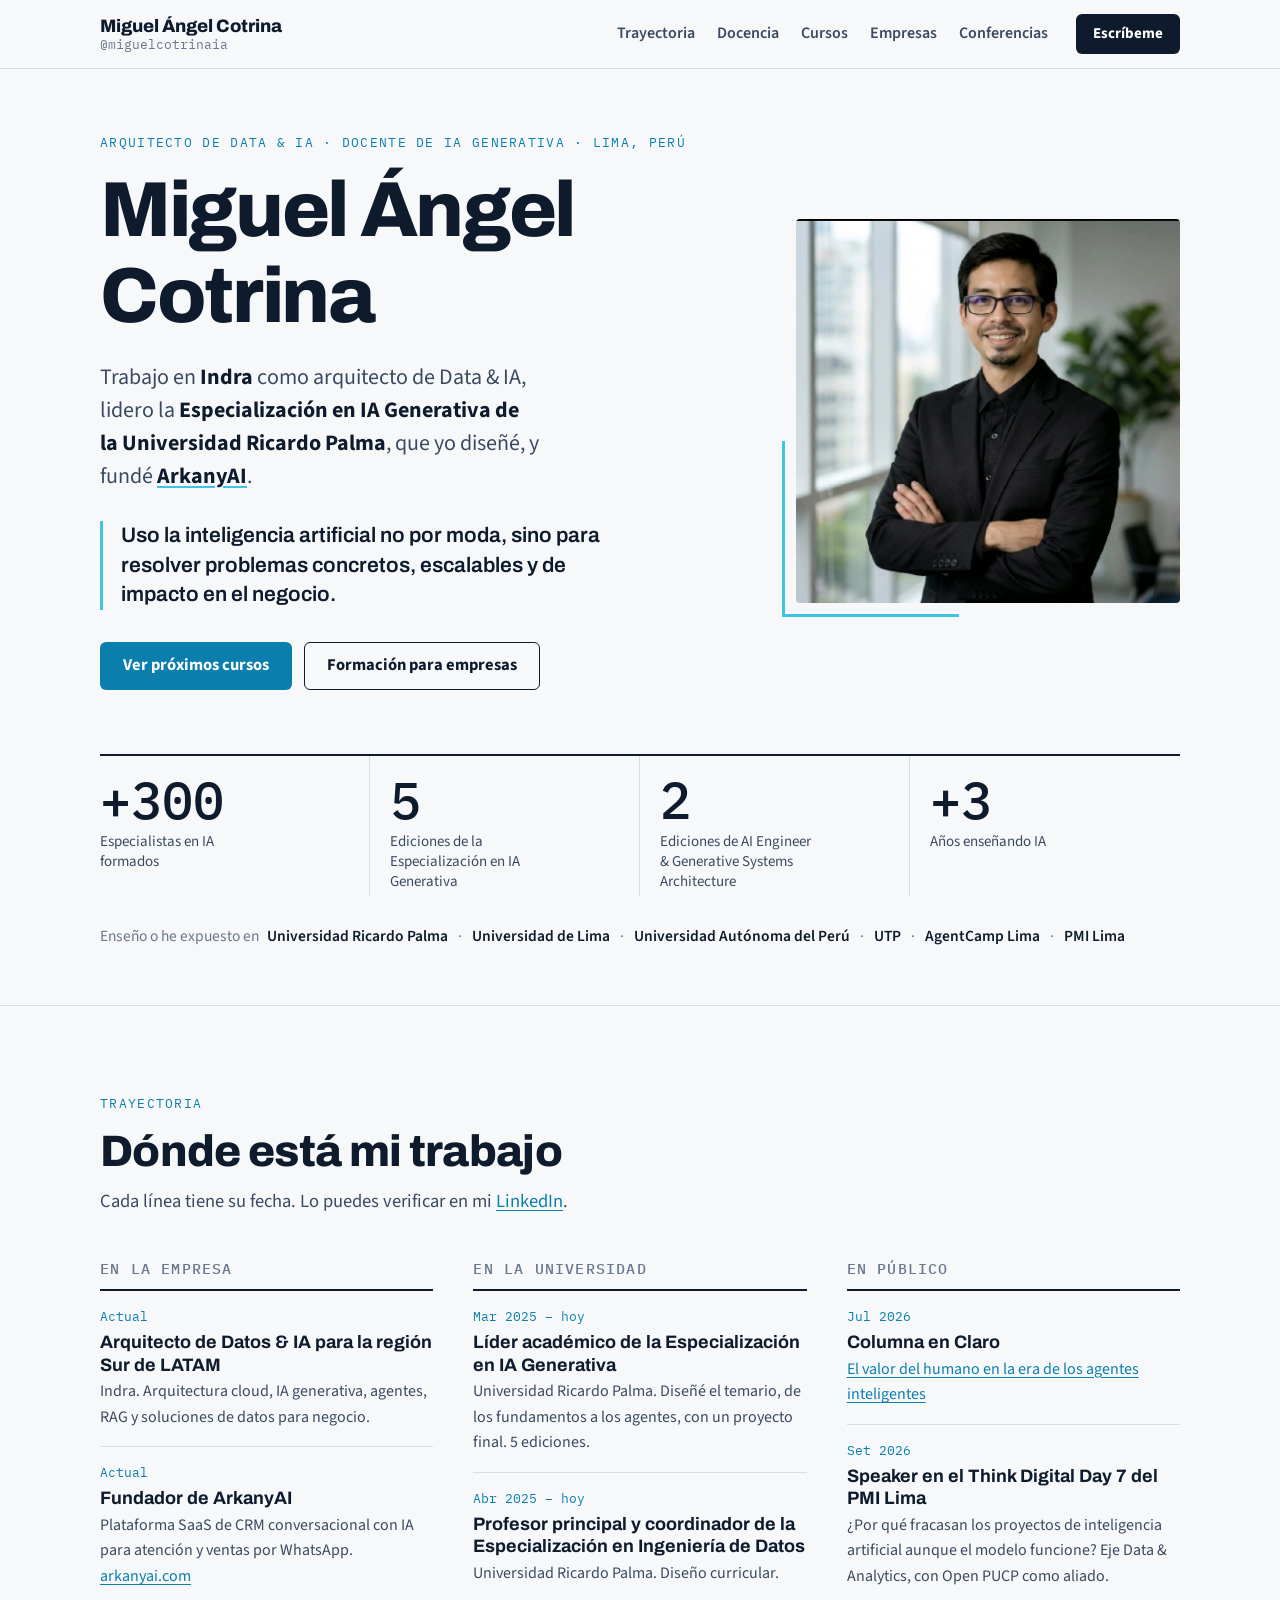
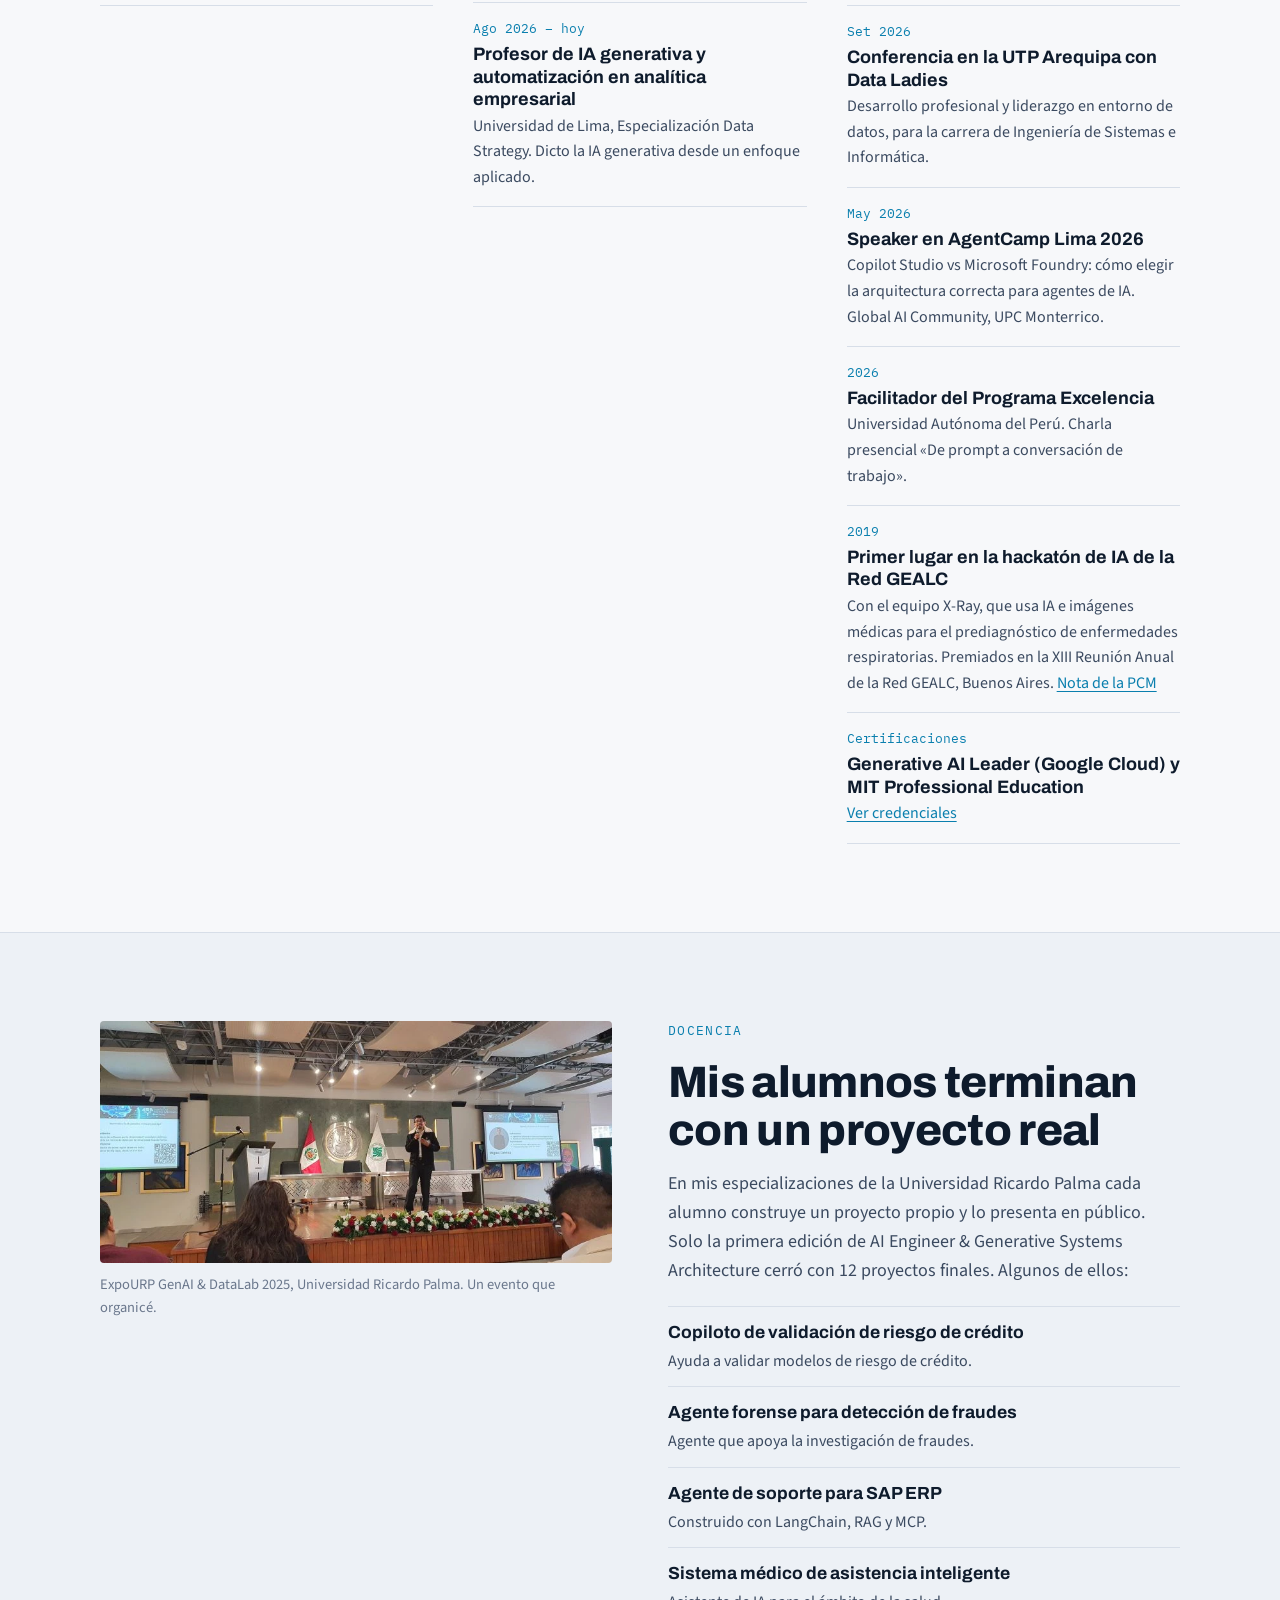
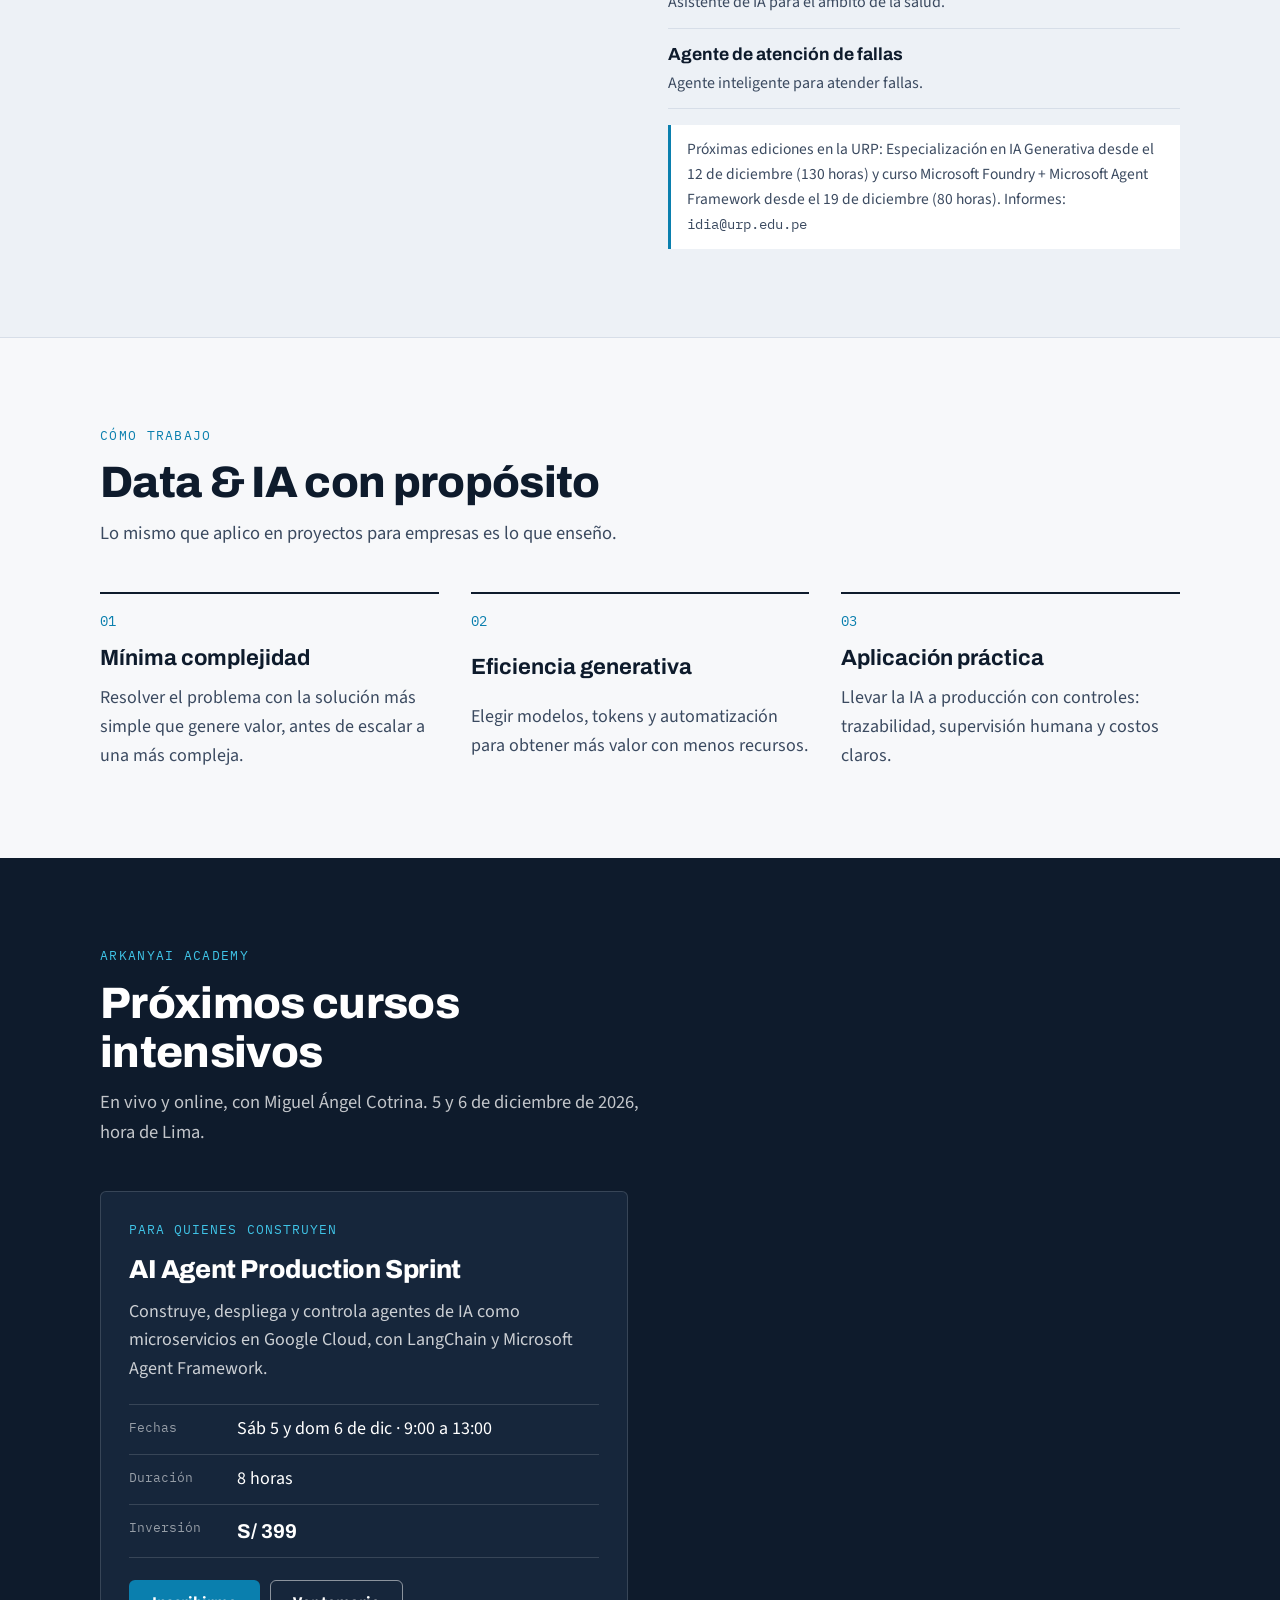
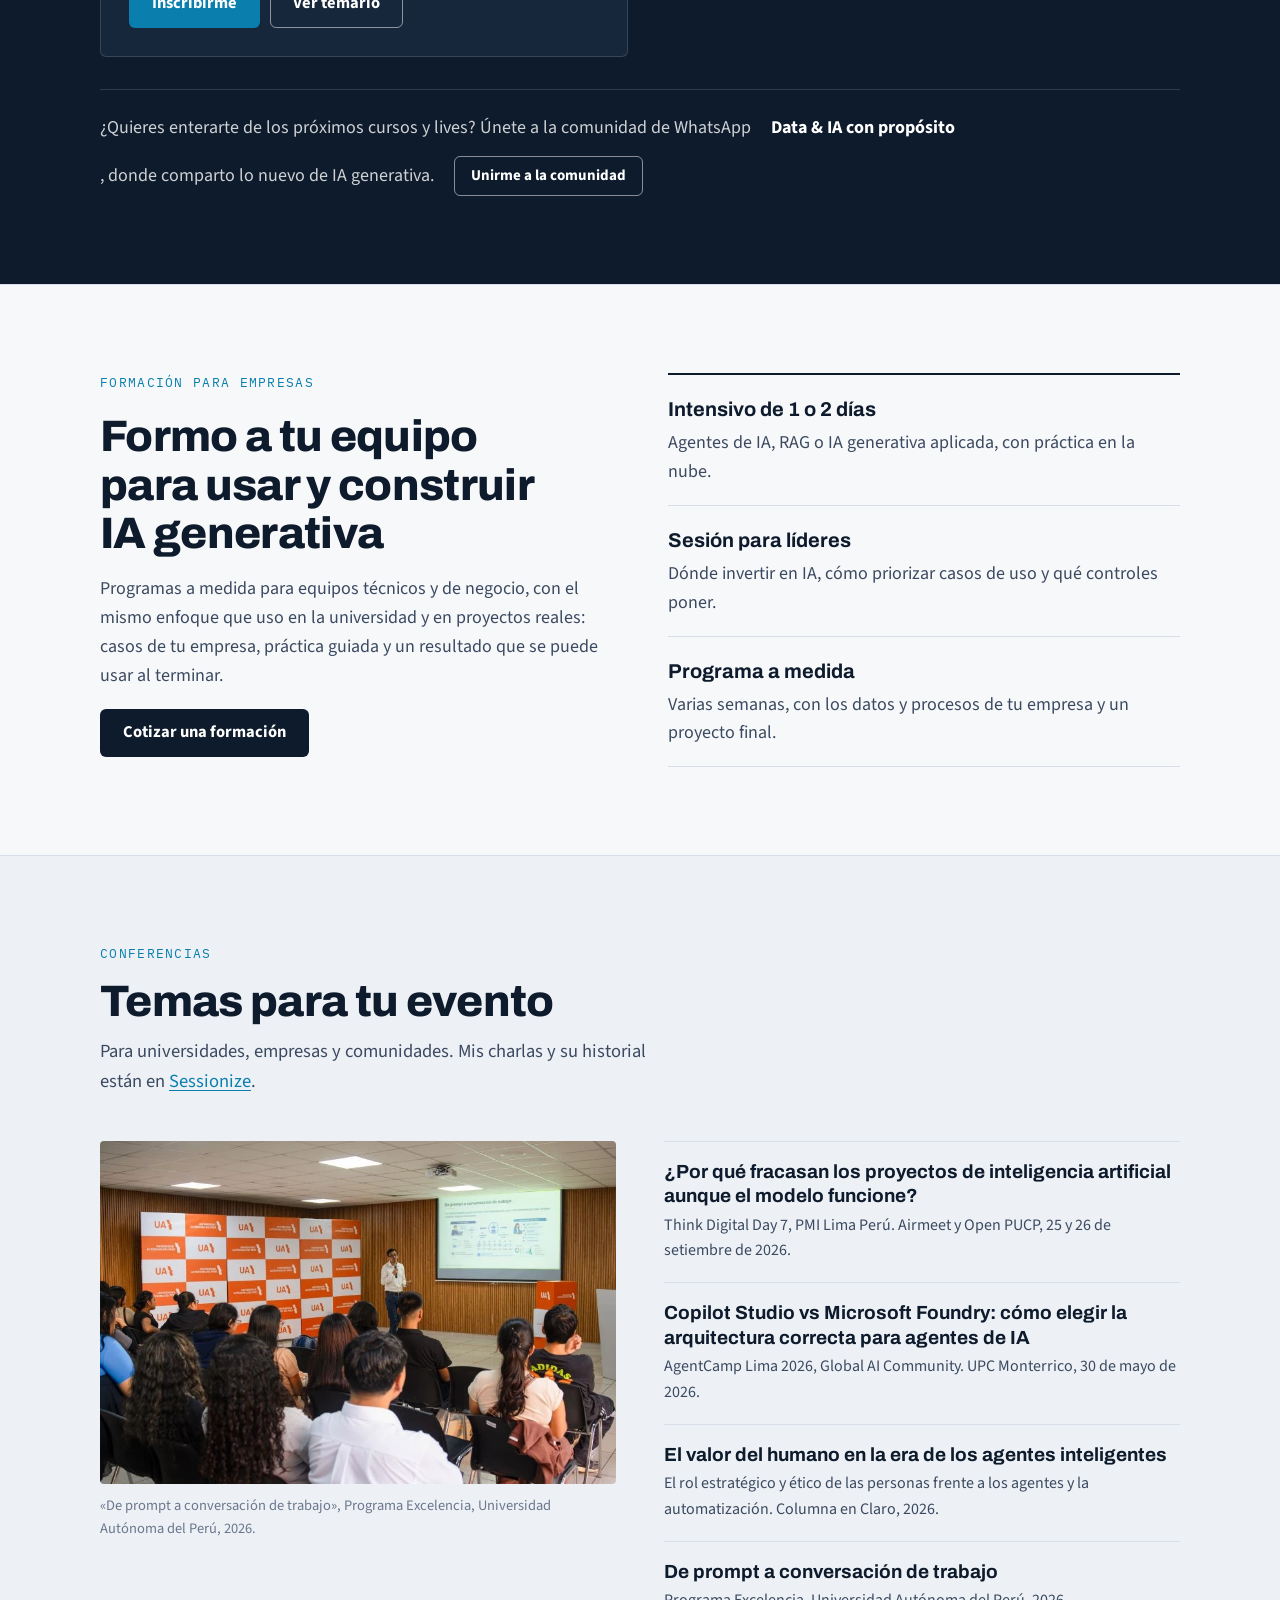
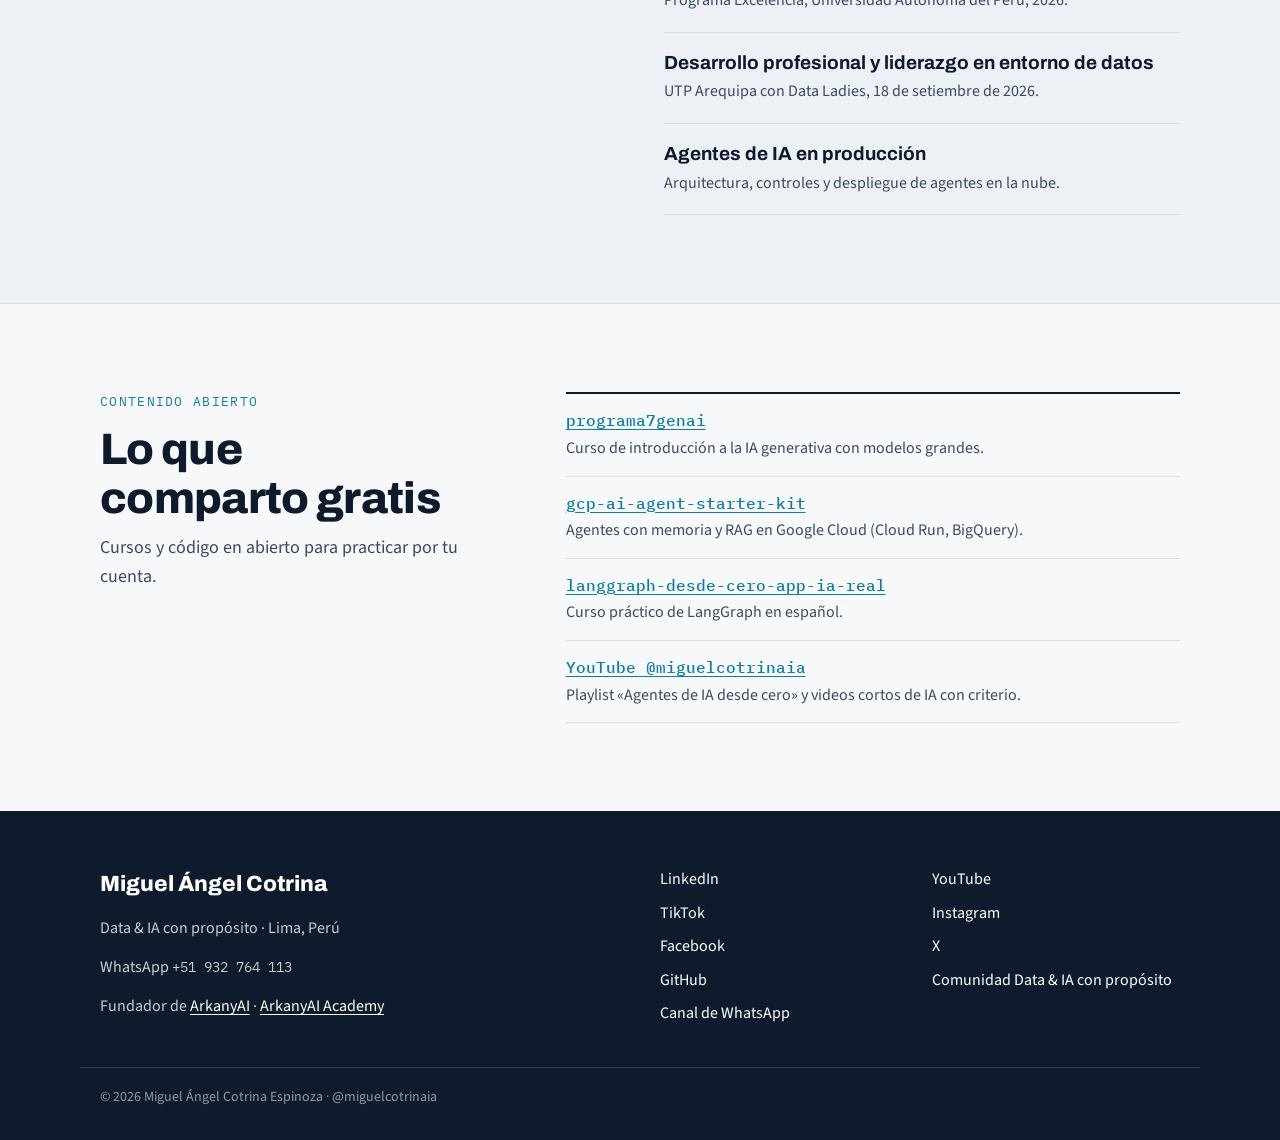
==== commit 82f79e04: "Add files via upload" ====
--- a/index.html
+++ b/index.html
@@ -4,14 +4,15 @@
 <meta charset="UTF-8">
 <meta name="viewport" content="width=device-width, initial-scale=1.0">
 <title>Miguel Ángel Cotrina (@miguelcotrinaia) | Arquitecto de Data &amp; IA y docente de IA generativa</title>
-<meta name="description" content="Arquitecto de Data & IA en Minsait (Indra), líder académico de la Especialización en IA Generativa de la Universidad Ricardo Palma y fundador de ArkanyAI. Más de 300 especialistas en IA formados.">
+<meta name="description" content="Arquitecto de Data & IA en Indra, líder académico de la Especialización en IA Generativa de la Universidad Ricardo Palma y fundador de ArkanyAI. Más de 300 especialistas en IA formados.">
 <meta name="author" content="Miguel Ángel Cotrina Espinoza">
 <meta name="robots" content="index, follow, max-image-preview:large">
 <link rel="canonical" href="https://miguelcotrinaia.com/">
 <link rel="alternate" hreflang="es" href="https://miguelcotrinaia.com/">
 <link rel="alternate" hreflang="x-default" href="https://miguelcotrinaia.com/">
-<link rel="icon" type="image/png" href="https://miguelcotrinaia.com/macperfil.png">
-<link rel="apple-touch-icon" href="https://miguelcotrinaia.com/macperfil.png">
+<link rel="icon" type="image/svg+xml" href="/img/marca/icono.svg">
+<link rel="icon" type="image/png" sizes="32x32" href="/img/marca/icono-32.png">
+<link rel="apple-touch-icon" href="/img/marca/icono-180.png">
 <meta name="theme-color" content="#0E1B2C">
 
 <meta property="og:type" content="profile">
@@ -69,8 +70,8 @@
       "url": "https://miguelcotrinaia.com/",
       "image": "https://miguelcotrinaia.com/macperfil.png",
       "jobTitle": "Arquitecto de Data & IA",
-      "description": "Arquitecto de Data & IA en Minsait (Indra), líder académico de la Especialización en IA Generativa de la Universidad Ricardo Palma, docente en la Universidad de Lima y fundador de ArkanyAI. Ha formado a más de 300 especialistas en IA.",
-      "worksFor": { "@type": "Organization", "name": "Minsait (Indra)" },
+      "description": "Arquitecto de Data & IA en Indra, líder académico de la Especialización en IA Generativa de la Universidad Ricardo Palma, docente en la Universidad de Lima y fundador de ArkanyAI. Ha formado a más de 300 especialistas en IA.",
+      "worksFor": { "@type": "Organization", "name": "Indra" },
       "affiliation": [
         { "@type": "CollegeOrUniversity", "name": "Universidad Ricardo Palma", "url": "https://www.urp.edu.pe/" },
         { "@type": "CollegeOrUniversity", "name": "Universidad de Lima", "url": "https://www.ulima.edu.pe/" }
@@ -154,7 +155,7 @@
         <p class="kicker">Arquitecto de Data &amp; IA · Docente de IA generativa · Lima, Perú</p>
         <h1>Miguel Ángel Cotrina</h1>
         <p class="hero__lead">
-          Diseño soluciones de IA generativa en <strong>Minsait (Indra)</strong>, lidero la
+          Trabajo en <strong>Indra</strong> como arquitecto de Data &amp; IA, lidero la
           <strong>Especialización en IA Generativa de la Universidad Ricardo Palma</strong>, que yo diseñé,
           y fundé <a href="https://arkanyai.com/" target="_blank" rel="noopener"><strong>ArkanyAI</strong></a>.
         </p>
@@ -194,7 +195,7 @@
         <div class="track">
           <h3>En la empresa</h3>
           <ol>
-            <li><time>Actual</time><b>Arquitecto de Datos &amp; IA para la región Sur de LATAM</b><span>Minsait (Indra). Arquitectura cloud, IA generativa, agentes, RAG y soluciones de datos para negocio.</span></li>
+            <li><time>Actual</time><b>Arquitecto de Datos &amp; IA para la región Sur de LATAM</b><span>Indra. Arquitectura cloud, IA generativa, agentes, RAG y soluciones de datos para negocio.</span></li>
             <li><time>Actual</time><b>Fundador de ArkanyAI</b><span>Plataforma SaaS de CRM conversacional con IA para atención y ventas por WhatsApp. <a href="https://arkanyai.com/" target="_blank" rel="noopener">arkanyai.com</a></span></li>
           </ol>
         </div>
@@ -210,9 +211,11 @@
           <h3>En público</h3>
           <ol>
             <li><time>Jul 2026</time><b>Columna en Claro</b><span><a href="https://www.claro.com.pe/hablando-claro/innovacion/telecom-trends/columna-el-valor-del-humano-en-la-era-de-los-agentes-inteligentes/" target="_blank" rel="noopener">El valor del humano en la era de los agentes inteligentes</a></span></li>
+            <li><time>Set 2026</time><b>Speaker en el Think Digital Day 7 del PMI Lima</b><span>¿Por qué fracasan los proyectos de inteligencia artificial aunque el modelo funcione? Eje Data &amp; Analytics, con Open PUCP como aliado.</span></li>
             <li><time>Set 2026</time><b>Conferencia en la UTP Arequipa con Data Ladies</b><span>Desarrollo profesional y liderazgo en entorno de datos, para la carrera de Ingeniería de Sistemas e Informática.</span></li>
             <li><time>May 2026</time><b>Speaker en AgentCamp Lima 2026</b><span>Copilot Studio vs Microsoft Foundry: cómo elegir la arquitectura correcta para agentes de IA. Global AI Community, UPC Monterrico.</span></li>
             <li><time>2026</time><b>Facilitador del Programa Excelencia</b><span>Universidad Autónoma del Perú. Charla presencial «De prompt a conversación de trabajo».</span></li>
+            <li><time>2019</time><b>Primer lugar en la hackatón de IA de la Red GEALC</b><span>Con el equipo X-Ray, que usa IA e imágenes médicas para el prediagnóstico de enfermedades respiratorias. Premiados en la XIII Reunión Anual de la Red GEALC, Buenos Aires. <a href="https://www.gob.pe/institucion/pcm/noticias/51852-peru-obtuvo-primer-lugar-en-concurso-internacional-de-inteligencia-artificial-para-latinoamerica-y-el-caribe" target="_blank" rel="noopener">Nota de la PCM</a></span></li>
             <li><time>Certificaciones</time><b>Generative AI Leader (Google Cloud) y MIT Professional Education</b><span><a href="https://www.credly.com/users/miguel-angel-cotrina-espinoza/badges" target="_blank" rel="noopener">Ver credenciales</a></span></li>
           </ol>
         </div>
@@ -297,7 +300,8 @@
           </div>
         </article>
       </div>
-      <p class="courses__none" id="cursosVacio" hidden>Pronto anunciaré nuevas fechas. Únete a la <a href="https://whatsapp.com/channel/0029VbBIDm9A89McMyAH6X3s" target="_blank" rel="noopener">comunidad de WhatsApp</a> para enterarte primero.</p>
+      <p class="courses__none" id="cursosVacio" hidden>Pronto anunciaré nuevas fechas. Únete a la <a href="https://chat.whatsapp.com/IuQp9F3ZZNC0qbcYcITiNp" target="_blank" rel="noopener">comunidad Data &amp; IA con propósito</a> para enterarte primero.</p>
+      <p class="community">¿Quieres enterarte de los próximos cursos y lives? Únete a la comunidad de WhatsApp <b>Data &amp; IA con propósito</b>, donde comparto lo nuevo de IA generativa. <a class="btn btn--line-light btn--sm" href="https://chat.whatsapp.com/IuQp9F3ZZNC0qbcYcITiNp" target="_blank" rel="noopener">Unirme a la comunidad</a></p>
     </div>
   </section>
 
@@ -332,6 +336,7 @@
         <figcaption>«De prompt a conversación de trabajo», Programa Excelencia, Universidad Autónoma del Perú, 2026.</figcaption>
       </figure>
       <ul class="talks">
+        <li><b>¿Por qué fracasan los proyectos de inteligencia artificial aunque el modelo funcione?</b><span>Think Digital Day 7, PMI Lima Perú. Airmeet y Open PUCP, 25 y 26 de setiembre de 2026.</span></li>
         <li><b>Copilot Studio vs Microsoft Foundry: cómo elegir la arquitectura correcta para agentes de IA</b><span>AgentCamp Lima 2026, Global AI Community. UPC Monterrico, 30 de mayo de 2026.</span></li>
         <li><b>El valor del humano en la era de los agentes inteligentes</b><span>El rol estratégico y ético de las personas frente a los agentes y la automatización. Columna en Claro, 2026.</span></li>
         <li><b>De prompt a conversación de trabajo</b><span>Programa Excelencia, Universidad Autónoma del Perú, 2026.</span></li>
@@ -377,7 +382,8 @@
       <a href="https://www.facebook.com/miguelcotrinaia" target="_blank" rel="noopener">Facebook</a>
       <a href="https://x.com/miguelcotrinaia" target="_blank" rel="noopener">X</a>
       <a href="https://github.com/miguelcotrinaia" target="_blank" rel="noopener">GitHub</a>
-      <a href="https://whatsapp.com/channel/0029VbBIDm9A89McMyAH6X3s" target="_blank" rel="noopener">Comunidad de WhatsApp</a>
+      <a href="https://chat.whatsapp.com/IuQp9F3ZZNC0qbcYcITiNp" target="_blank" rel="noopener">Comunidad Data &amp; IA con propósito</a>
+      <a href="https://whatsapp.com/channel/0029VbBIDm9A89McMyAH6X3s" target="_blank" rel="noopener">Canal de WhatsApp</a>
     </nav>
   </div>
   <div class="wrap foot__bottom">© <span id="year">2026</span> Miguel Ángel Cotrina Espinoza · @miguelcotrinaia</div>
--- a/styles.css
+++ b/styles.css
@@ -181,6 +181,8 @@
 .course .price small { display: block; font-family: var(--body); font-weight: 400; font-size: 14.5px; color: rgba(255,255,255,.65); }
 .course__acts { display: flex; flex-wrap: wrap; gap: 10px; margin-top: auto; padding-top: 8px; }
 .courses__none { color: rgba(255,255,255,.8); }
+.community { margin-top: 32px; padding-top: 24px; border-top: 1px solid var(--night-rule); color: rgba(255,255,255,.8); display: flex; flex-wrap: wrap; gap: 14px 20px; align-items: center; }
+.community b { color: #fff; }
 .courses__none a, .sec--ink a:not(.btn) { color: var(--accent-2); }
 
 /* Empresas */
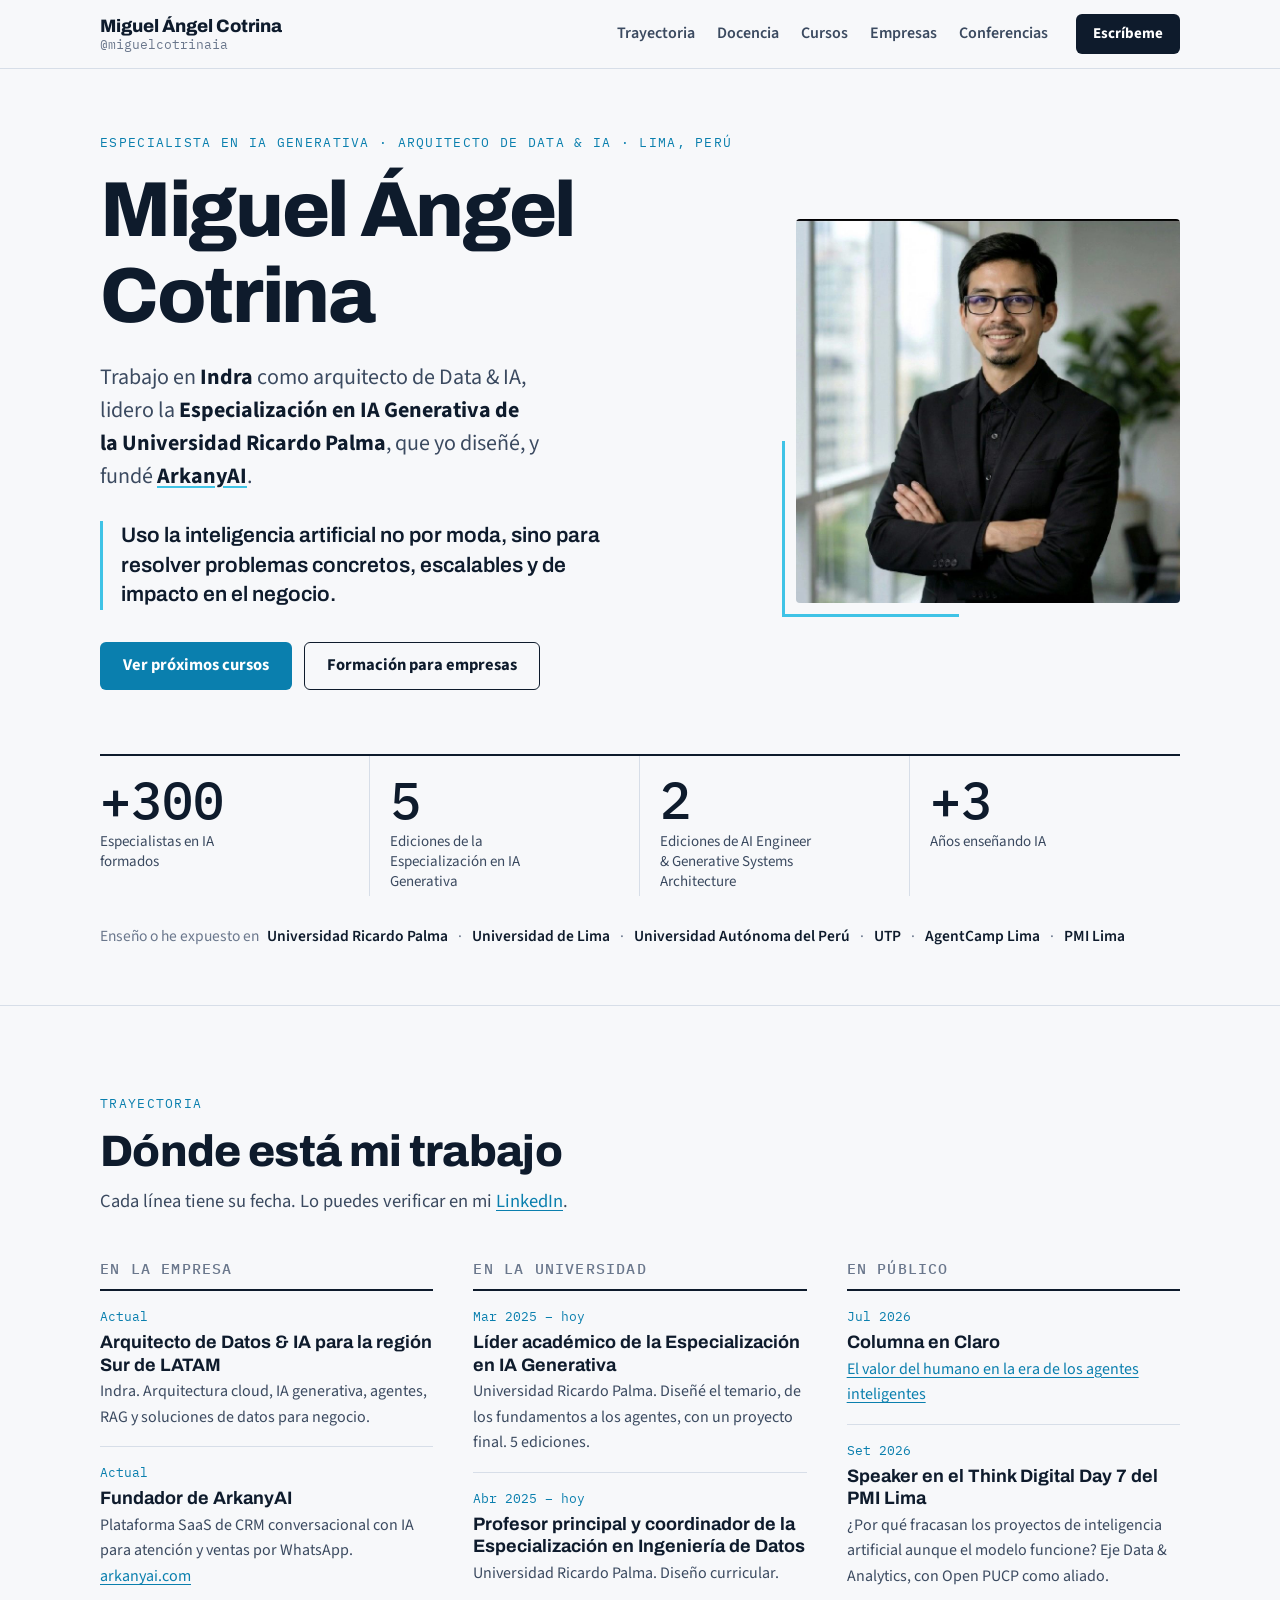
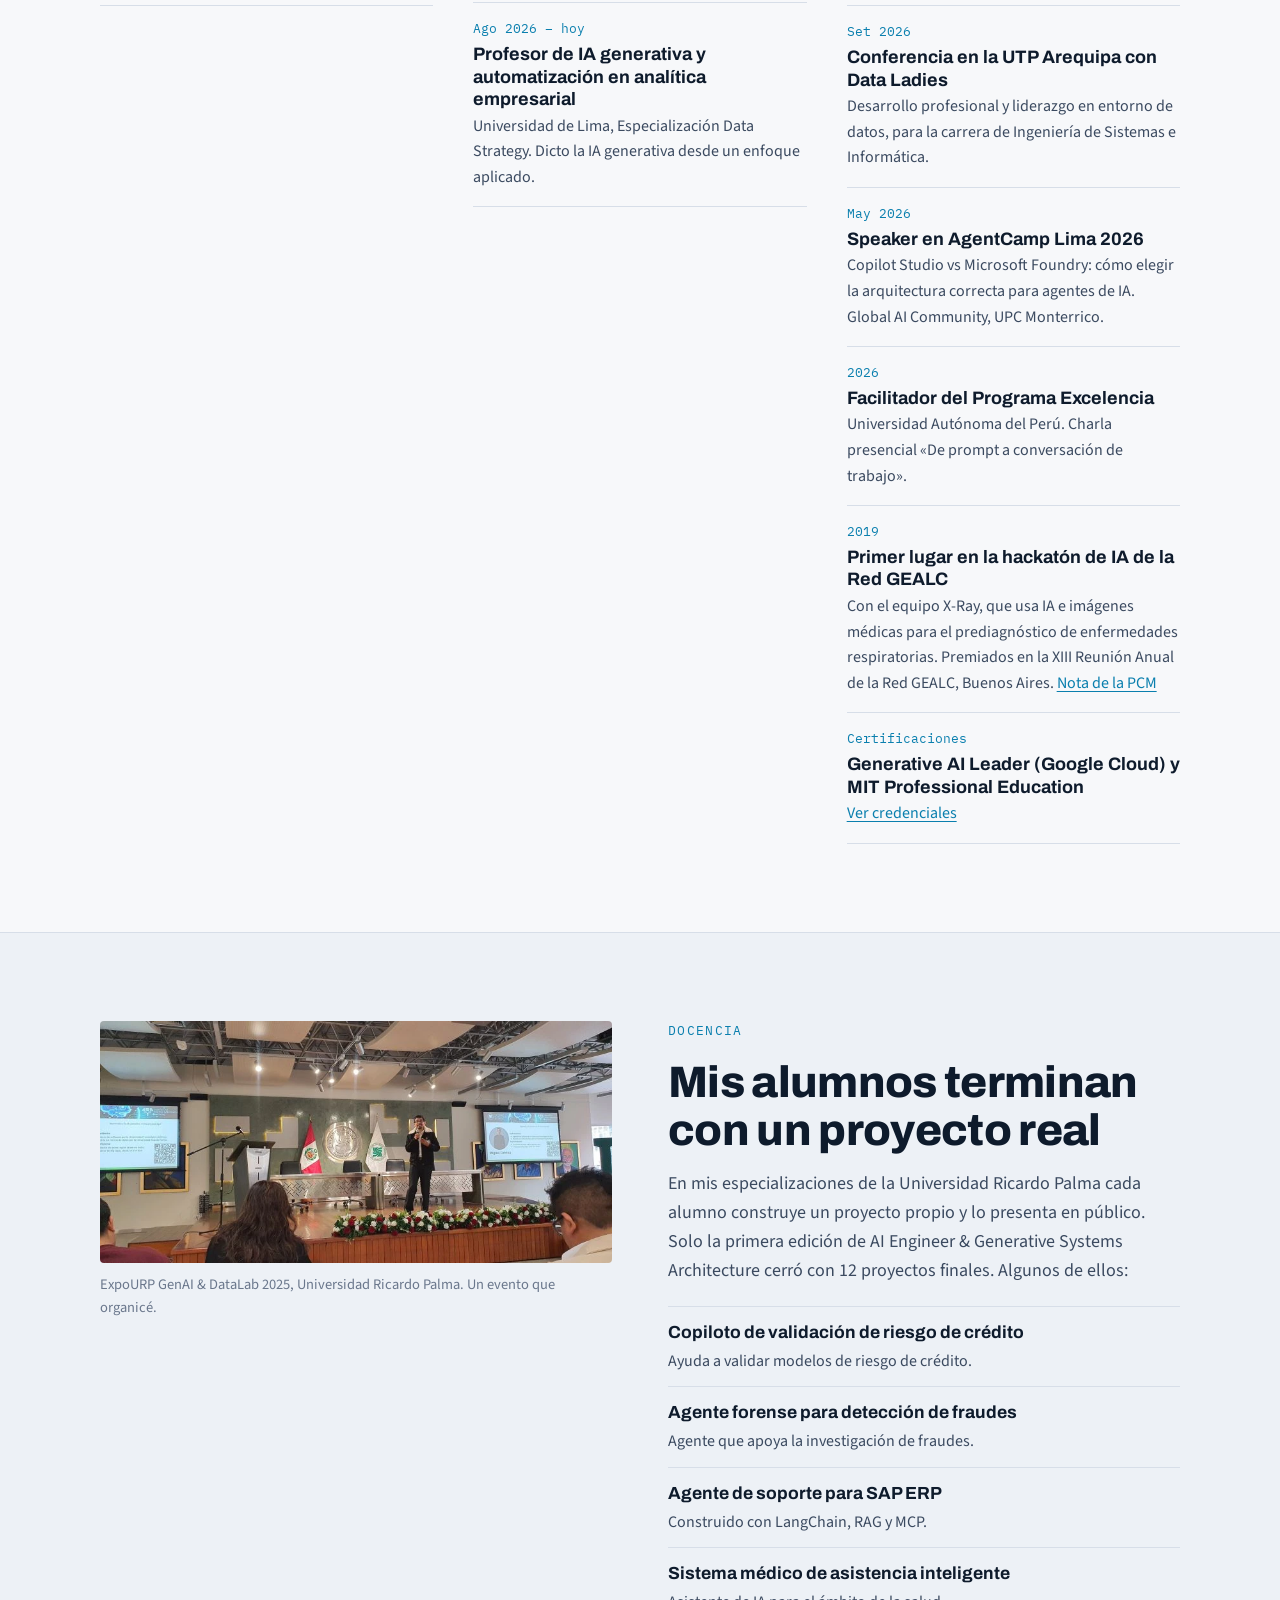
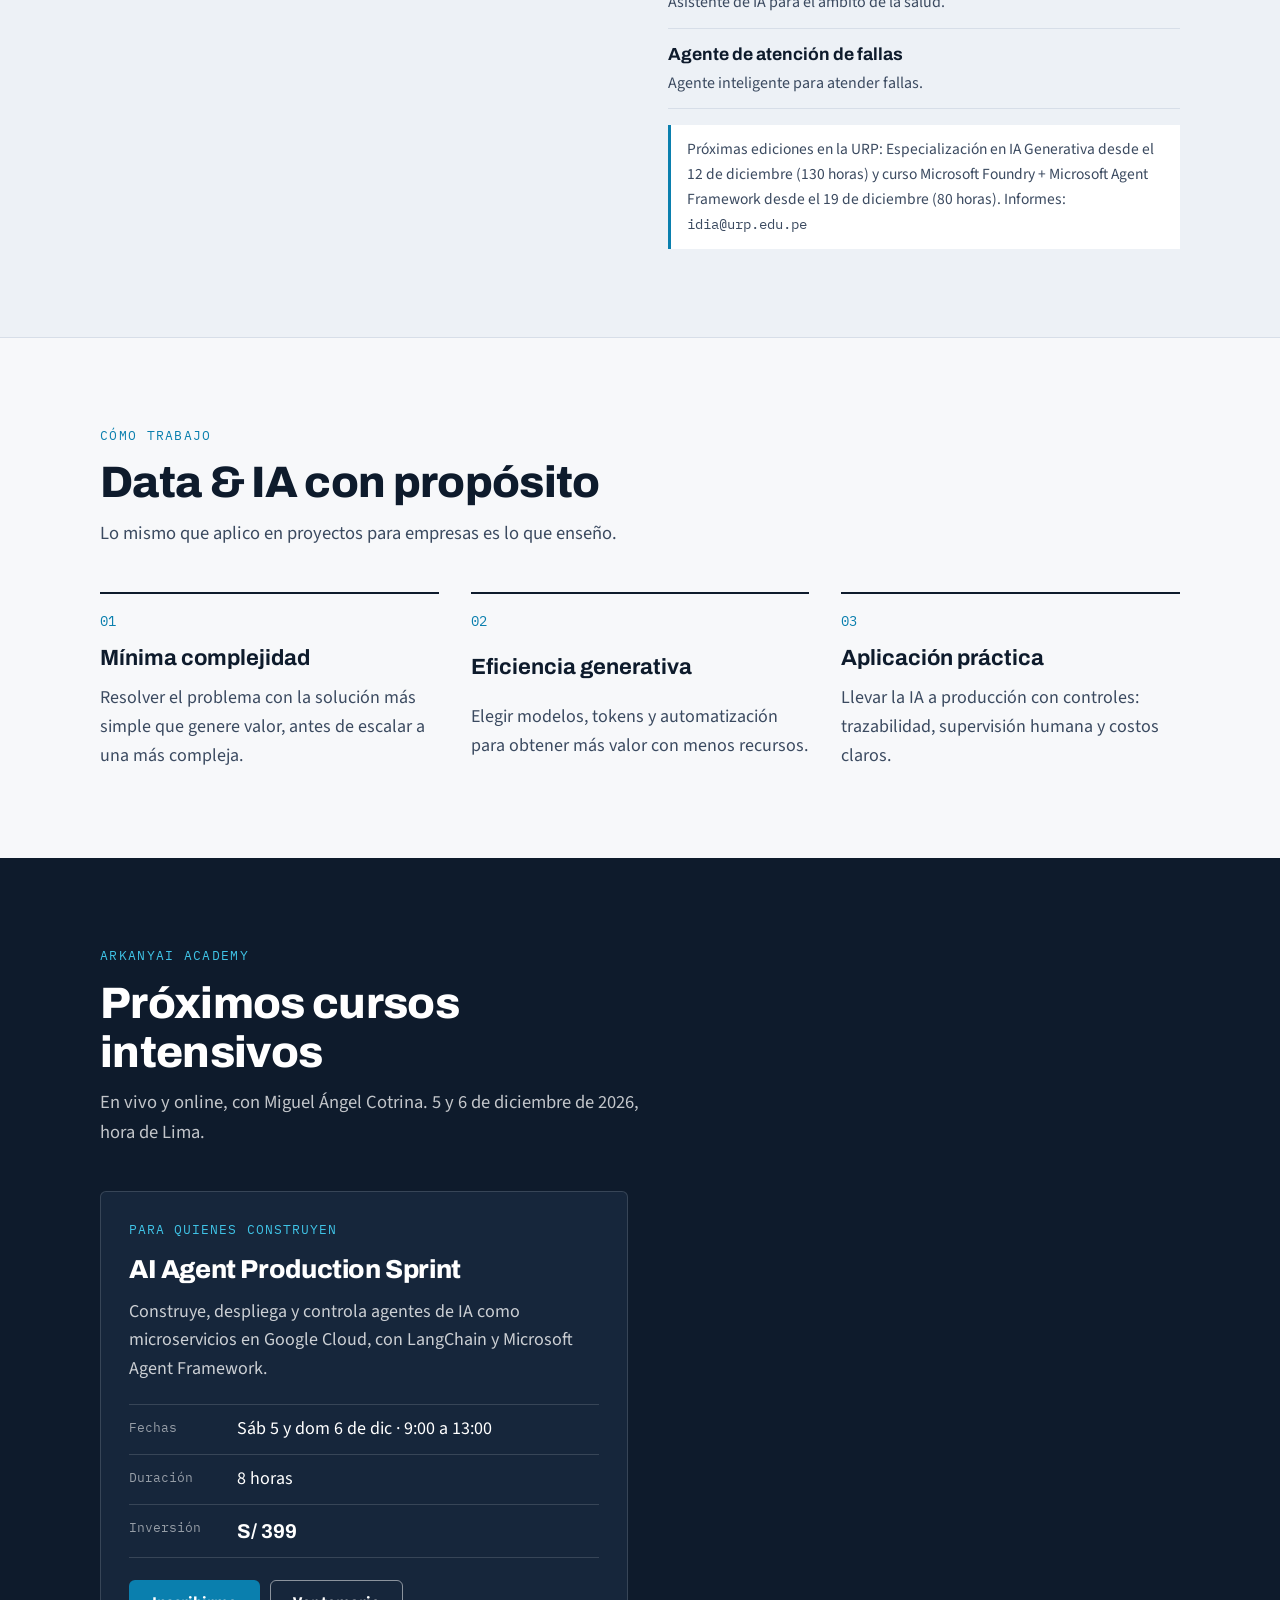
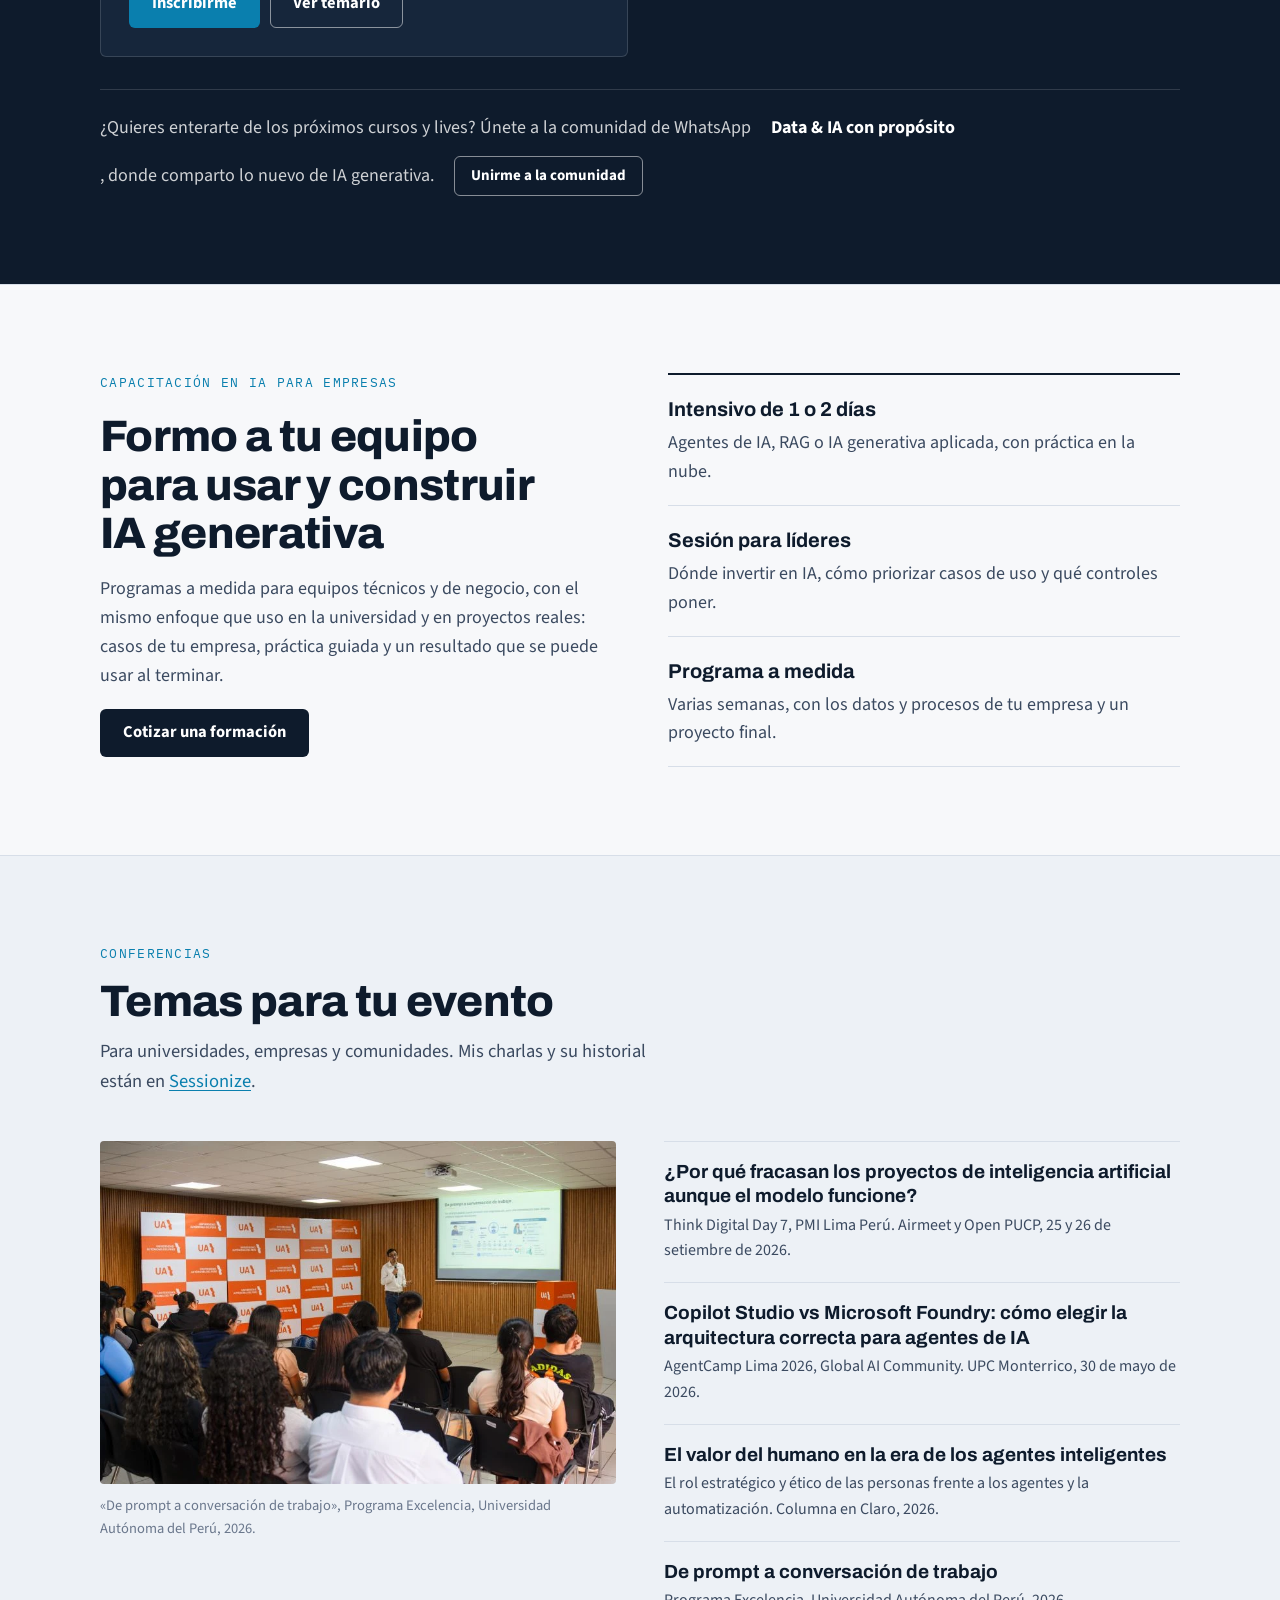
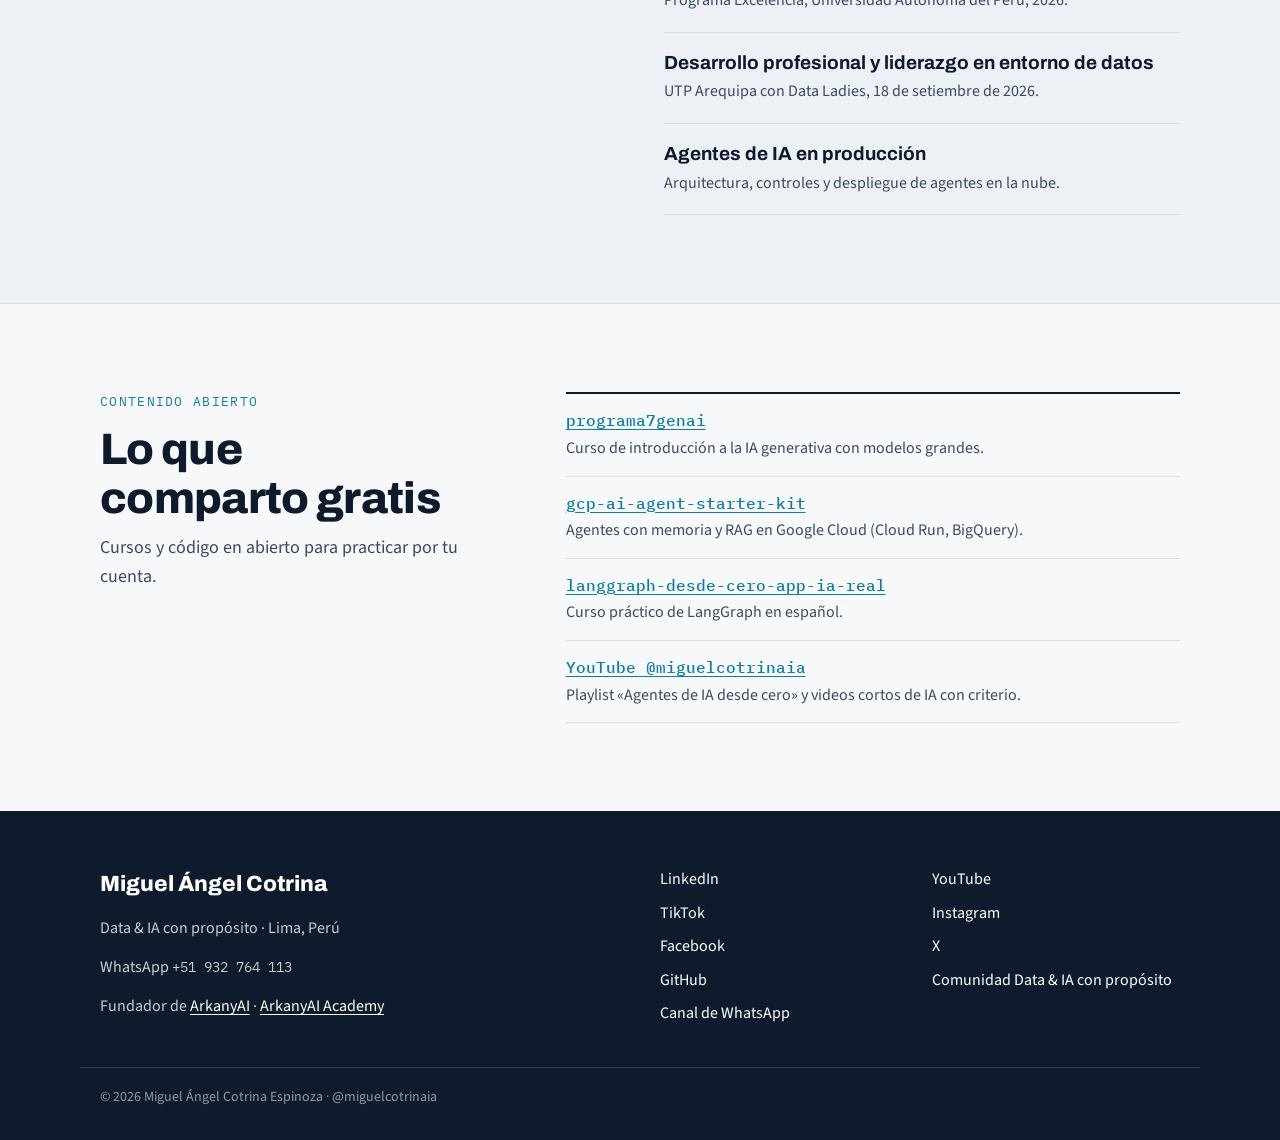
==== commit d2173dfc: "Add files via upload" ====
--- a/index.html
+++ b/index.html
@@ -3,8 +3,8 @@
 <head>
 <meta charset="UTF-8">
 <meta name="viewport" content="width=device-width, initial-scale=1.0">
-<title>Miguel Ángel Cotrina (@miguelcotrinaia) | Arquitecto de Data &amp; IA y docente de IA generativa</title>
-<meta name="description" content="Arquitecto de Data & IA en Indra, líder académico de la Especialización en IA Generativa de la Universidad Ricardo Palma y fundador de ArkanyAI. Más de 300 especialistas en IA formados.">
+<title>Miguel Ángel Cotrina | Especialista en IA generativa · Lima, Perú</title>
+<meta name="description" content="Especialista en IA generativa y arquitecto de Data & IA en Indra. Capacitación en IA para empresas, cursos intensivos de agentes de IA y conferencias en Lima. Más de 300 especialistas en IA formados.">
 <meta name="author" content="Miguel Ángel Cotrina Espinoza">
 <meta name="robots" content="index, follow, max-image-preview:large">
 <link rel="canonical" href="https://miguelcotrinaia.com/">
@@ -17,8 +17,8 @@
 
 <meta property="og:type" content="profile">
 <meta property="og:url" content="https://miguelcotrinaia.com/">
-<meta property="og:title" content="Miguel Ángel Cotrina | Arquitecto de Data & IA y docente de IA generativa">
-<meta property="og:description" content="Más de 300 especialistas en IA formados. Líder académico de la Especialización en IA Generativa de la URP y fundador de ArkanyAI.">
+<meta property="og:title" content="Miguel Ángel Cotrina | Especialista en IA generativa">
+<meta property="og:description" content="Arquitecto de Data & IA en Indra. Capacitación en IA para empresas, cursos intensivos y conferencias. Más de 300 especialistas en IA formados.">
 <meta property="og:image" content="https://miguelcotrinaia.com/macperfil.png">
 <meta property="og:image:width" content="800">
 <meta property="og:image:height" content="800">
@@ -32,8 +32,8 @@
 <meta name="twitter:card" content="summary_large_image">
 <meta name="twitter:site" content="@miguelcotrinaia">
 <meta name="twitter:creator" content="@miguelcotrinaia">
-<meta name="twitter:title" content="Miguel Ángel Cotrina | Arquitecto de Data & IA y docente de IA generativa">
-<meta name="twitter:description" content="Más de 300 especialistas en IA formados. Líder académico de la Especialización en IA Generativa de la URP y fundador de ArkanyAI.">
+<meta name="twitter:title" content="Miguel Ángel Cotrina | Especialista en IA generativa">
+<meta name="twitter:description" content="Arquitecto de Data & IA en Indra. Capacitación en IA para empresas, cursos intensivos y conferencias. Más de 300 especialistas en IA formados.">
 <meta name="twitter:image" content="https://miguelcotrinaia.com/macperfil.png">
 
 <link rel="preconnect" href="https://fonts.googleapis.com">
@@ -57,7 +57,7 @@
       "@type": "ProfilePage",
       "@id": "https://miguelcotrinaia.com/#perfil",
       "url": "https://miguelcotrinaia.com/",
-      "name": "Miguel Ángel Cotrina | Arquitecto de Data & IA y docente de IA generativa",
+      "name": "Miguel Ángel Cotrina | Especialista en IA generativa · Lima, Perú",
       "inLanguage": "es-PE",
       "isPartOf": { "@id": "https://miguelcotrinaia.com/#website" },
       "mainEntity": { "@id": "https://miguelcotrinaia.com/#persona" }
@@ -69,8 +69,14 @@
       "alternateName": ["Miguel Ángel Cotrina", "Miguel Angel Cotrina", "Miguel Cotrina IA", "miguelcotrinaia", "Miguel Angel Cotrina Espinoza"],
       "url": "https://miguelcotrinaia.com/",
       "image": "https://miguelcotrinaia.com/macperfil.png",
-      "jobTitle": "Arquitecto de Data & IA",
-      "description": "Arquitecto de Data & IA en Indra, líder académico de la Especialización en IA Generativa de la Universidad Ricardo Palma, docente en la Universidad de Lima y fundador de ArkanyAI. Ha formado a más de 300 especialistas en IA.",
+      "jobTitle": ["Arquitecto de Data & IA", "Especialista en IA generativa"],
+      "description": "Miguel Ángel Cotrina es arquitecto de Data & IA en Indra. Diseñó y lidera la Especialización en IA Generativa de la Universidad Ricardo Palma, ha formado a más de 300 especialistas en IA y fundó ArkanyAI. Da capacitación en IA para empresas, cursos intensivos y conferencias en Lima, Perú.",
+      "hasOccupation": {
+        "@type": "Occupation",
+        "name": "Especialista en inteligencia artificial generativa",
+        "occupationLocation": { "@type": "City", "name": "Lima" },
+        "skills": "IA generativa, agentes de IA, RAG, arquitectura de datos, capacitación en IA para empresas"
+      },
       "worksFor": { "@type": "Organization", "name": "Indra" },
       "affiliation": [
         { "@type": "CollegeOrUniversity", "name": "Universidad Ricardo Palma", "url": "https://www.urp.edu.pe/" },
@@ -79,7 +85,7 @@
       "address": { "@type": "PostalAddress", "addressLocality": "Lima", "addressCountry": "PE" },
       "founder": { "@id": "https://miguelcotrinaia.com/#arkanyai" },
       "sameAs": [
-        "https://www.linkedin.com/in/mcotrina/",
+        "https://www.linkedin.com/in/miguelcotrinaia/",
         "https://www.youtube.com/@miguelcotrinaia",
         "https://www.tiktok.com/@miguelcotrinaia",
         "https://www.instagram.com/miguelcotrinaia",
@@ -92,7 +98,7 @@
         "https://www.kaggle.com/macespinoza",
         "https://learn.microsoft.com/es-mx/users/miguelangelcotrinaespinoza-6992/"
       ],
-      "knowsAbout": ["Inteligencia Artificial Generativa", "Agentes de IA", "RAG", "LangChain y LangGraph", "Microsoft Agent Framework", "Arquitectura de Datos", "Google Cloud", "Adopción de IA en empresas"],
+      "knowsAbout": ["Inteligencia Artificial Generativa", "Agentes de IA", "RAG", "LangChain y LangGraph", "Microsoft Agent Framework", "Microsoft Foundry", "Arquitectura de Datos", "Google Cloud", "Adopción de IA en empresas", "Capacitación en IA para empresas", "Estrategia de IA para líderes"],
       "hasCredential": [
         { "@type": "EducationalOccupationalCredential", "name": "Generative AI Leader Certification", "recognizedBy": { "@type": "Organization", "name": "Google Cloud" } },
         { "@type": "EducationalOccupationalCredential", "name": "Inteligencia Artificial Generativa Aplicada a la Transformación Digital", "recognizedBy": { "@type": "Organization", "name": "MIT Professional Education" } }
@@ -152,7 +158,7 @@
   <section class="hero" id="top">
     <div class="wrap hero__in">
       <div class="hero__copy">
-        <p class="kicker">Arquitecto de Data &amp; IA · Docente de IA generativa · Lima, Perú</p>
+        <p class="kicker">Especialista en IA generativa · Arquitecto de Data &amp; IA · Lima, Perú</p>
         <h1>Miguel Ángel Cotrina</h1>
         <p class="hero__lead">
           Trabajo en <strong>Indra</strong> como arquitecto de Data &amp; IA, lidero la
@@ -168,7 +174,7 @@
         </div>
       </div>
       <figure class="hero__photo">
-        <img src="macperfil.png" alt="Miguel Ángel Cotrina, arquitecto de Data & IA y docente de IA generativa" width="800" height="800" fetchpriority="high">
+        <img src="img/miguel-800.jpg" alt="Miguel Ángel Cotrina, especialista en IA generativa y arquitecto de Data & IA" width="800" height="800" fetchpriority="high">
       </figure>
     </div>
 
@@ -189,7 +195,7 @@
       <header class="sec__head">
         <p class="kicker">Trayectoria</p>
         <h2>Dónde está mi trabajo</h2>
-        <p>Cada línea tiene su fecha. Lo puedes verificar en mi <a href="https://www.linkedin.com/in/mcotrina/" target="_blank" rel="noopener">LinkedIn</a>.</p>
+        <p>Cada línea tiene su fecha. Lo puedes verificar en mi <a href="https://www.linkedin.com/in/miguelcotrinaia/" target="_blank" rel="noopener">LinkedIn</a>.</p>
       </header>
       <div class="cols3">
         <div class="track">
@@ -309,7 +315,7 @@
   <section class="sec" id="empresas">
     <div class="wrap biz">
       <div>
-        <p class="kicker">Formación para empresas</p>
+        <p class="kicker">Capacitación en IA para empresas</p>
         <h2>Formo a tu equipo para usar y construir IA generativa</h2>
         <p>Programas a medida para equipos técnicos y de negocio, con el mismo enfoque que uso en la universidad y en proyectos reales: casos de tu empresa, práctica guiada y un resultado que se puede usar al terminar.</p>
         <a class="btn btn--ink" href="https://wa.me/51932764113?text=Hola%20Miguel%2C%20quiero%20una%20formaci%C3%B3n%20en%20IA%20para%20mi%20equipo." target="_blank" rel="noopener">Cotizar una formación</a>
@@ -375,7 +381,7 @@
       <p>Fundador de <a href="https://arkanyai.com/" target="_blank" rel="noopener">ArkanyAI</a> · <a href="https://www.linkedin.com/showcase/arkanyai-academy/" target="_blank" rel="noopener">ArkanyAI Academy</a></p>
     </div>
     <nav class="foot__links" aria-label="Redes">
-      <a href="https://www.linkedin.com/in/mcotrina/" target="_blank" rel="noopener">LinkedIn</a>
+      <a href="https://www.linkedin.com/in/miguelcotrinaia/" target="_blank" rel="noopener">LinkedIn</a>
       <a href="https://www.youtube.com/@miguelcotrinaia" target="_blank" rel="noopener">YouTube</a>
       <a href="https://www.tiktok.com/@miguelcotrinaia" target="_blank" rel="noopener">TikTok</a>
       <a href="https://www.instagram.com/miguelcotrinaia" target="_blank" rel="noopener">Instagram</a>
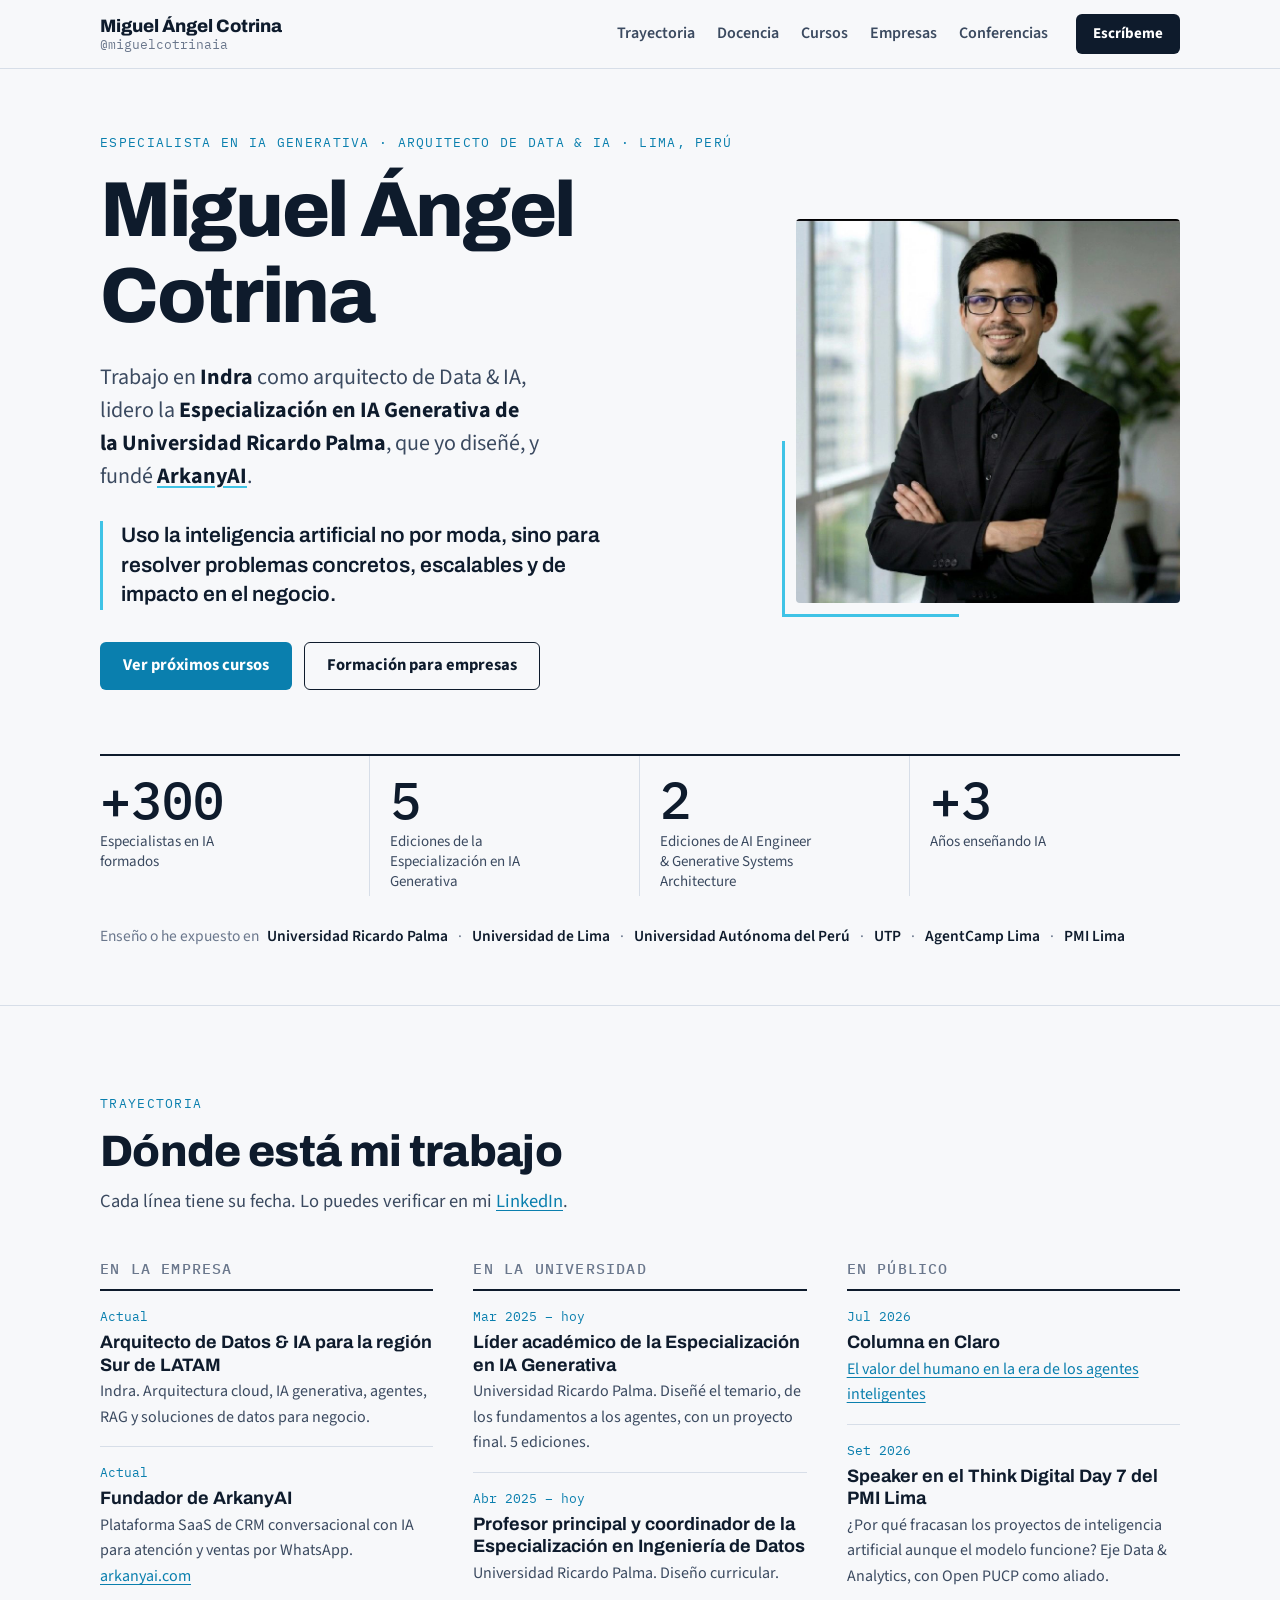
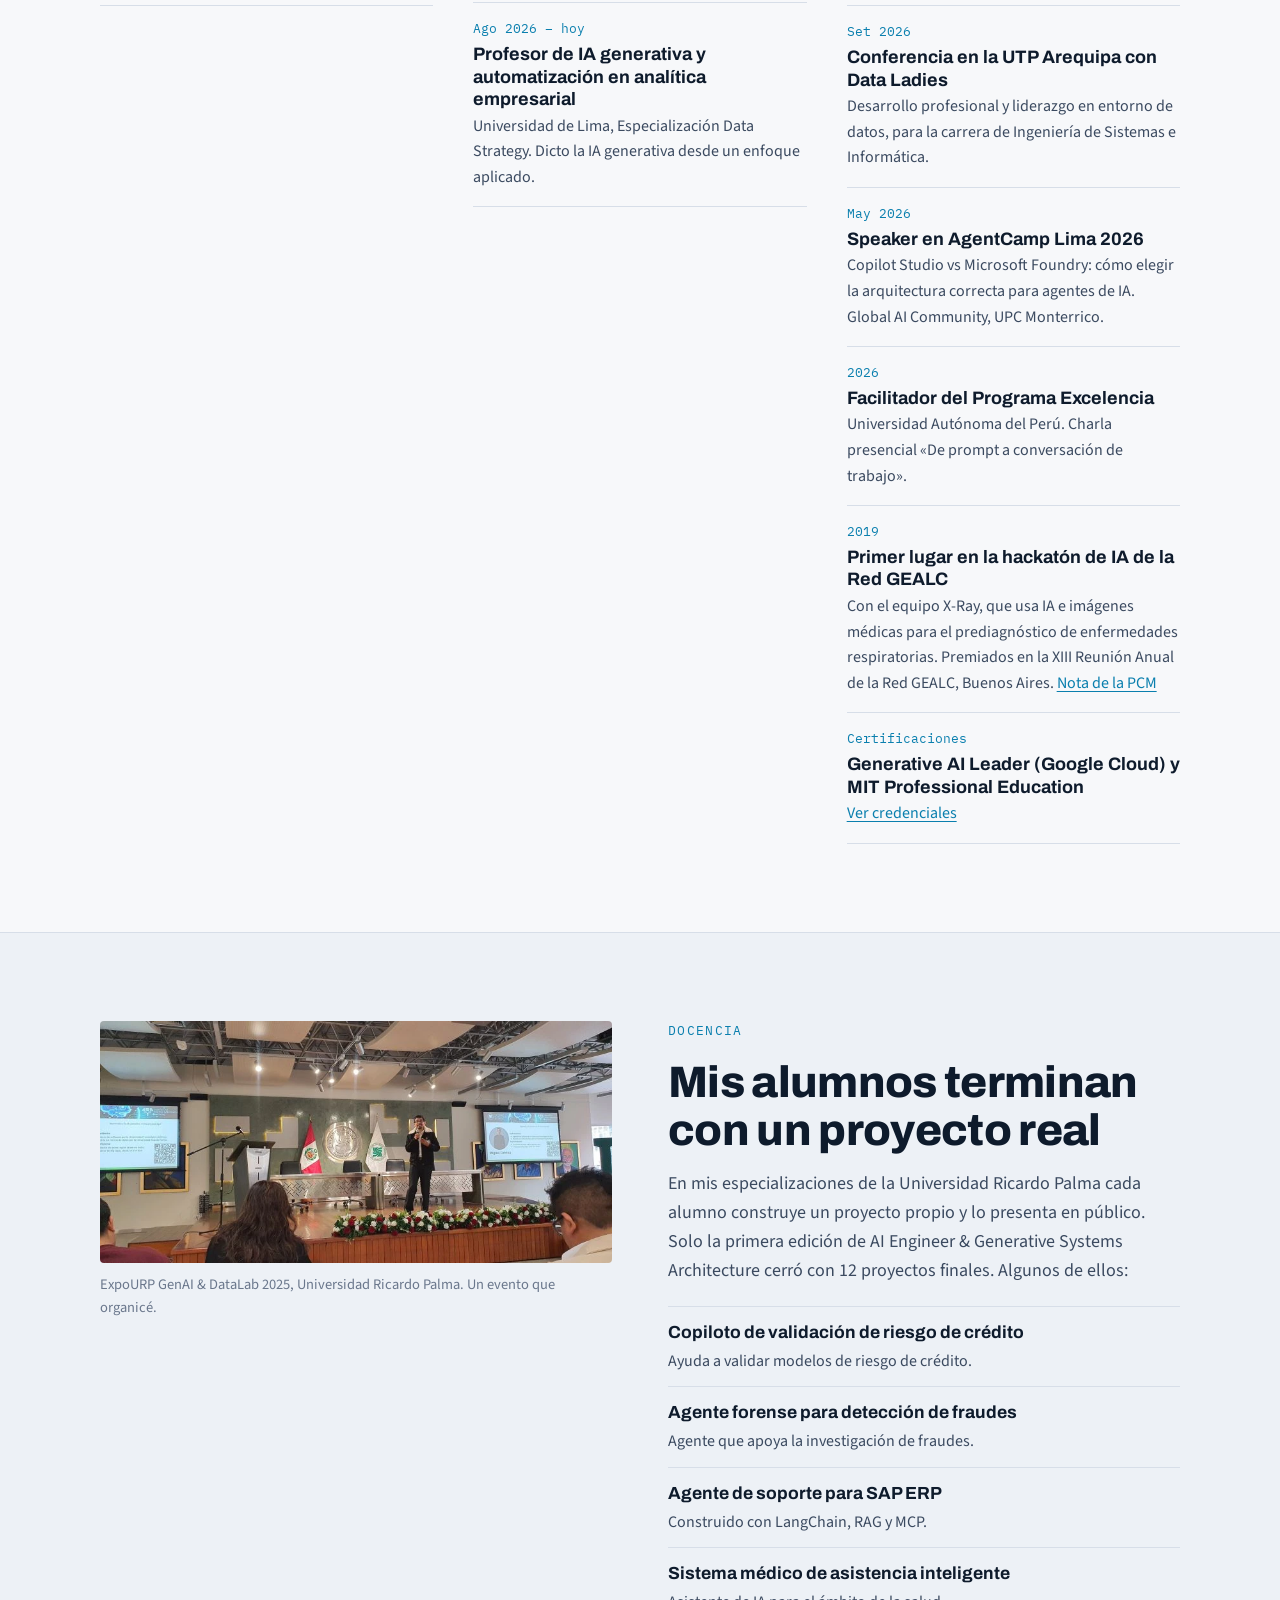
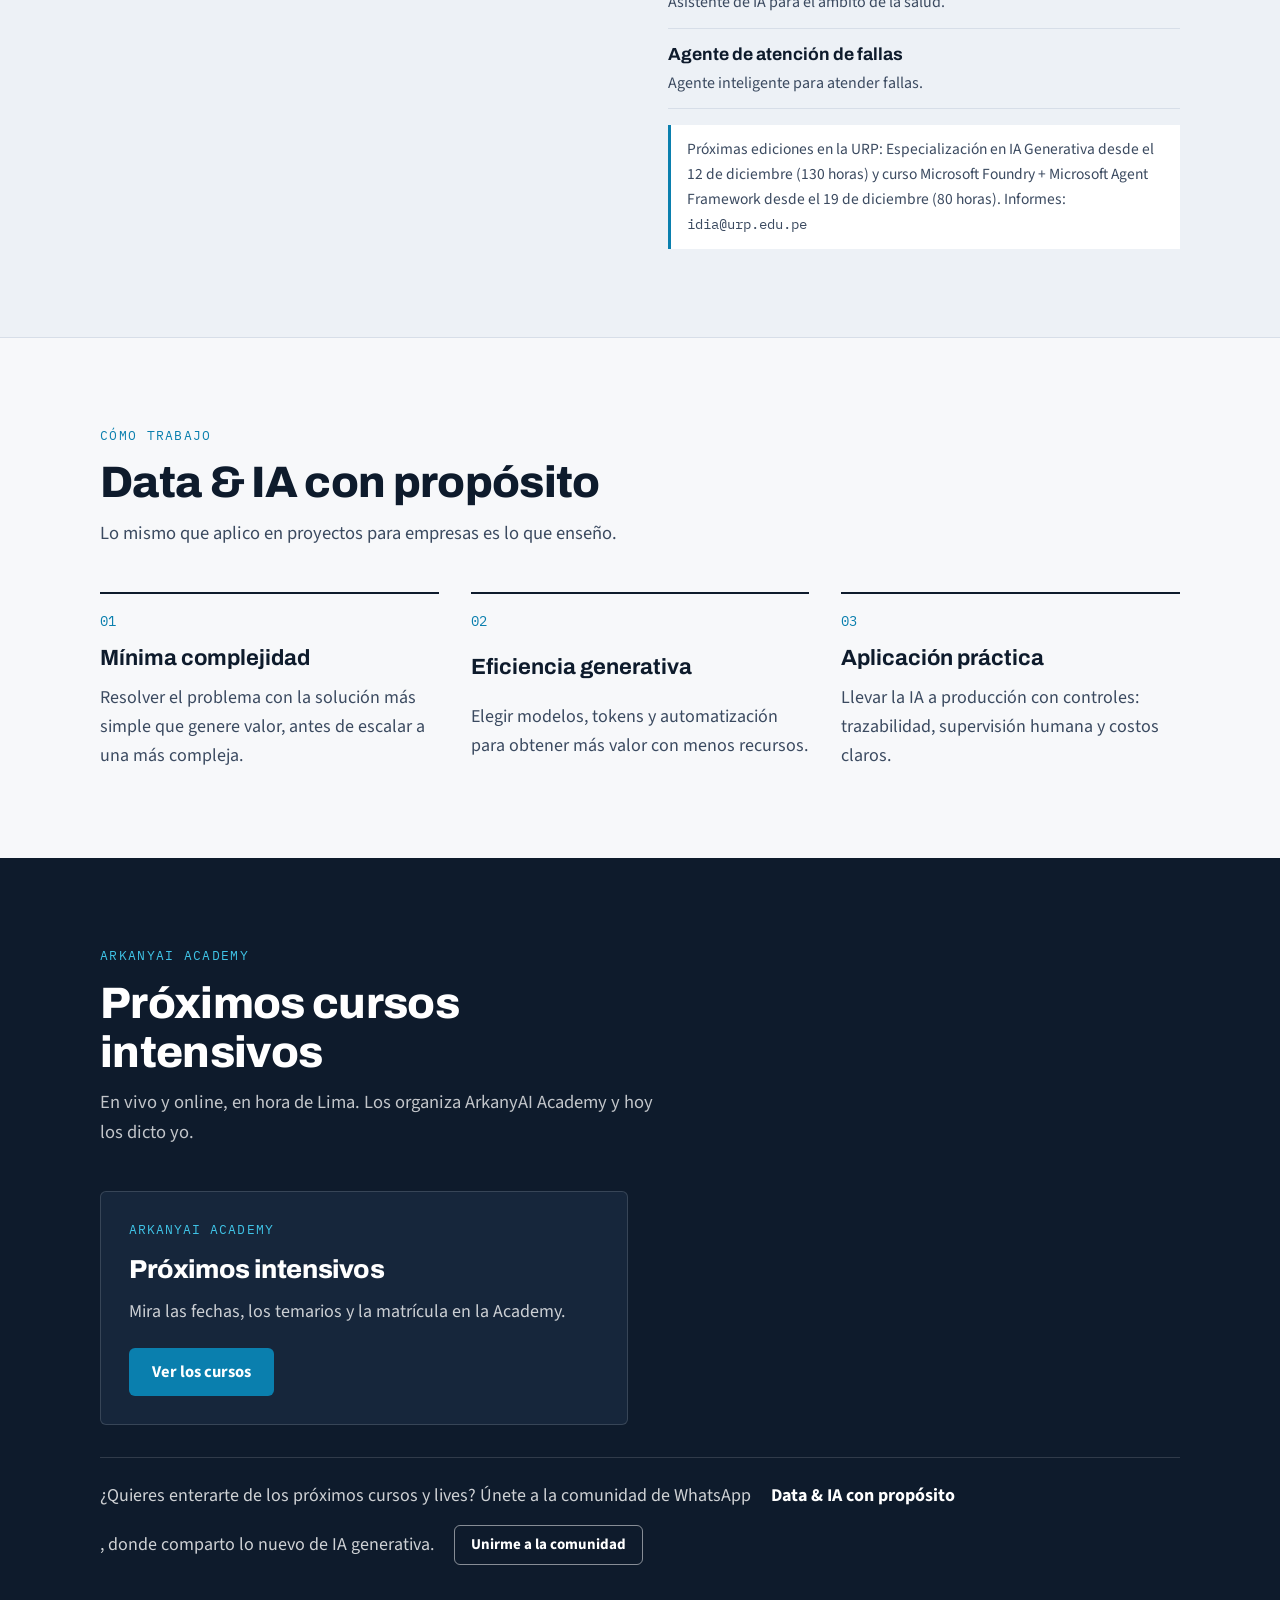
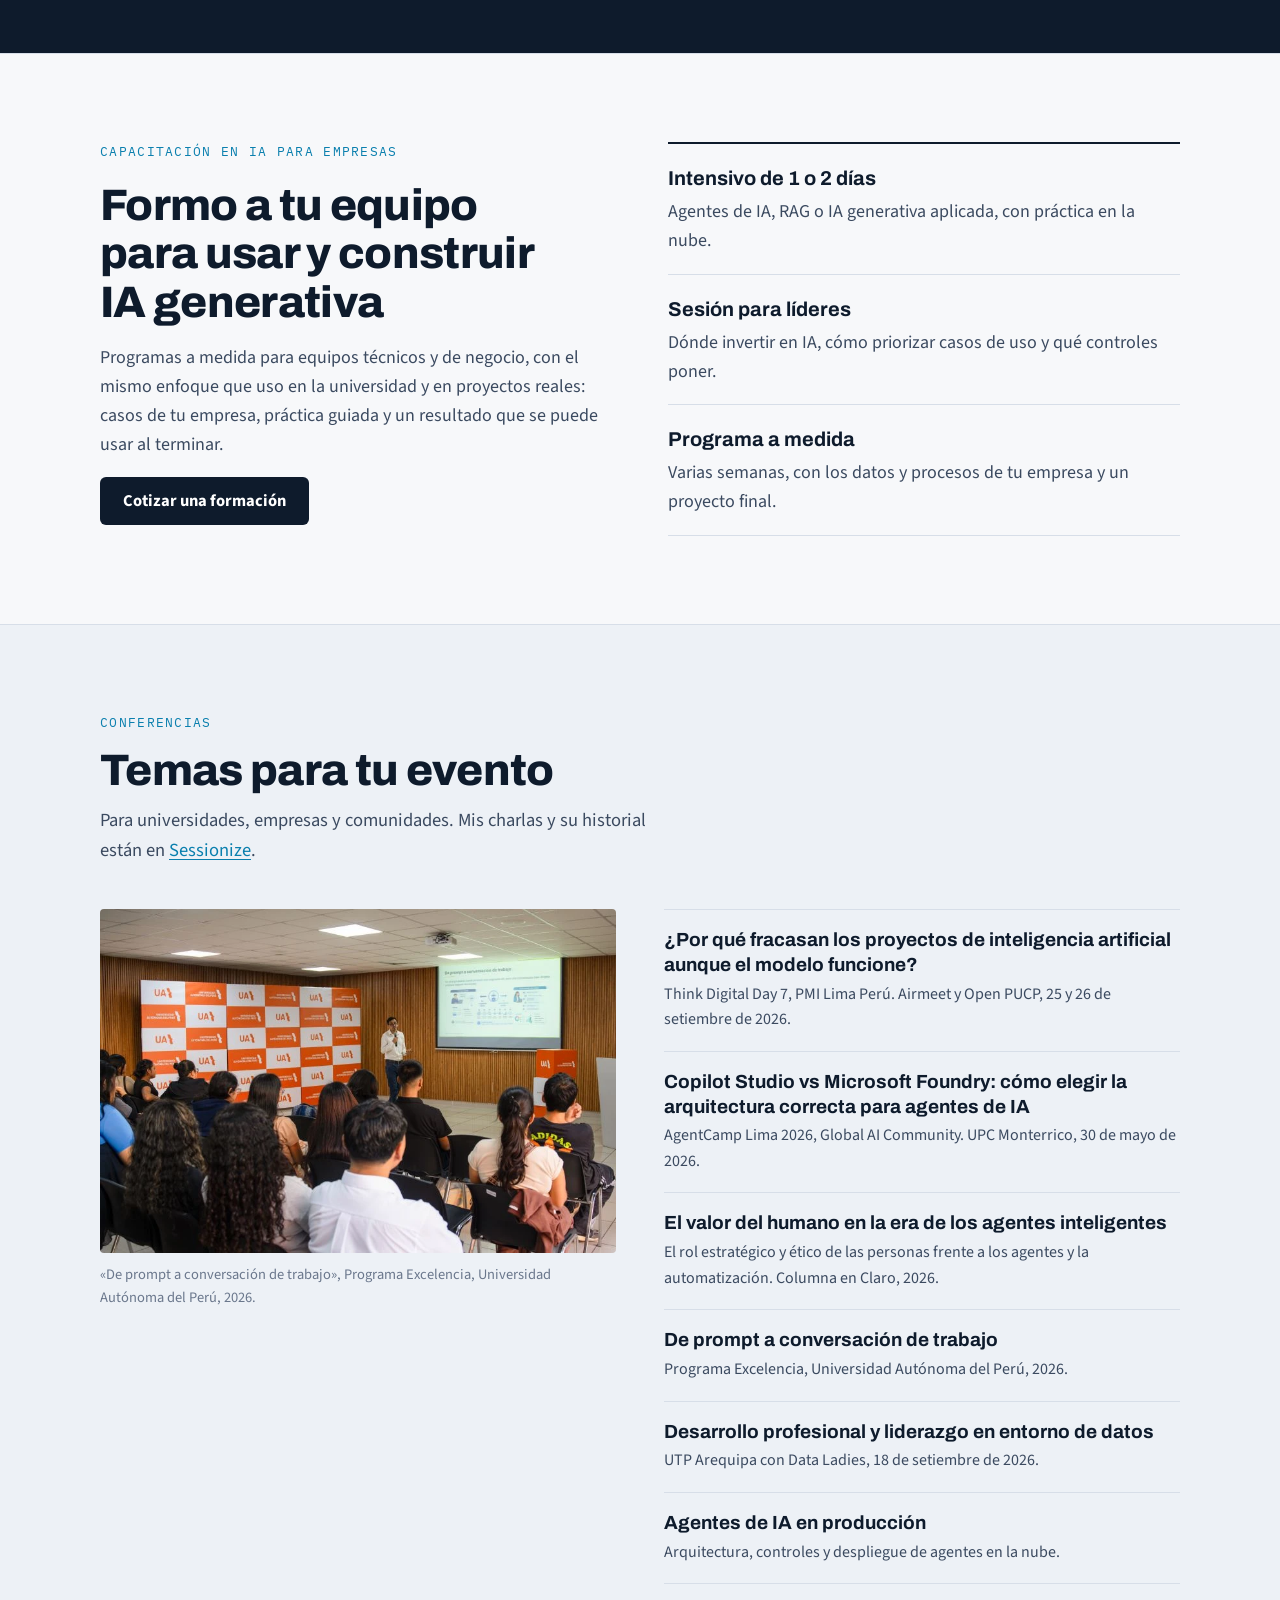
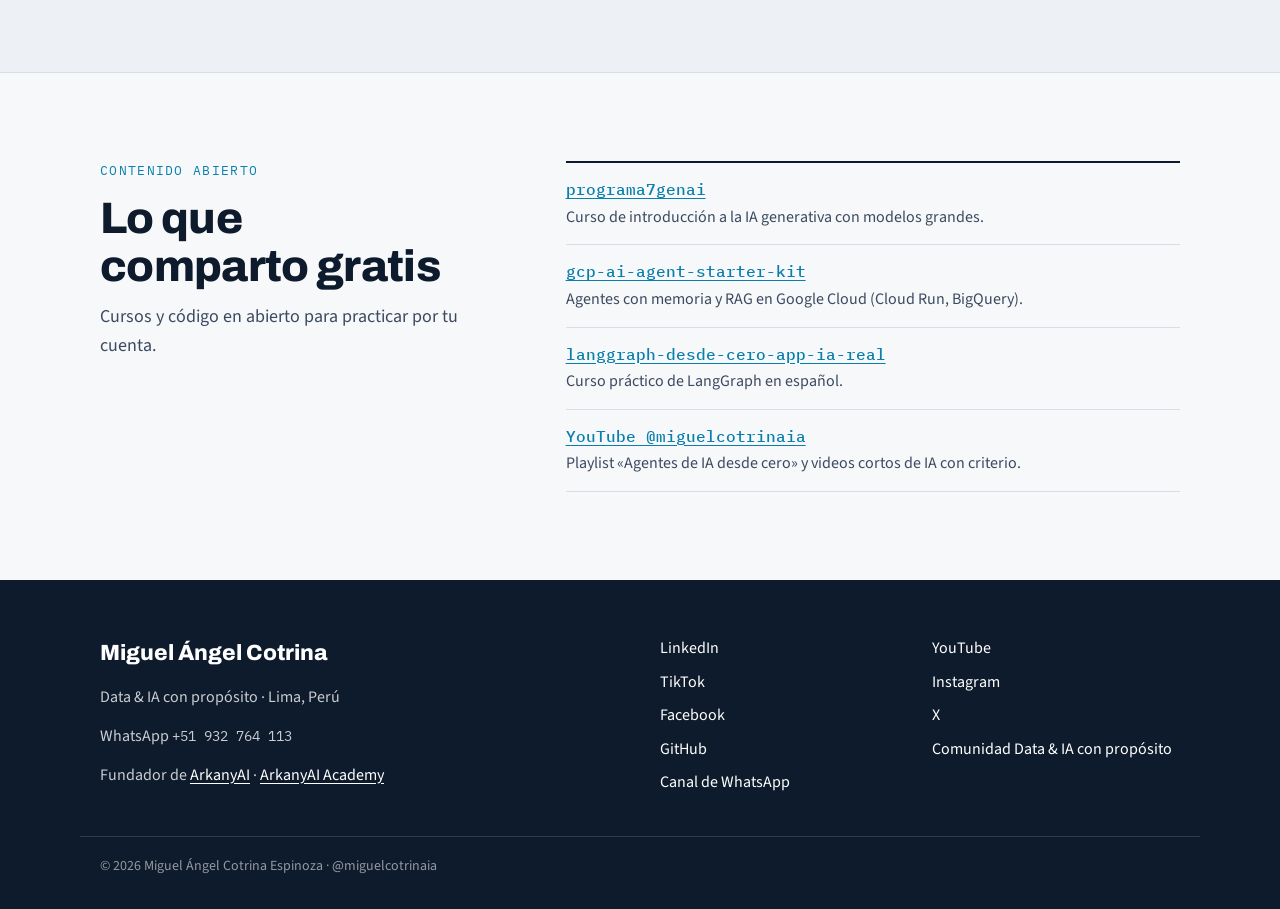
==== commit e11605e3: "Add files via upload" ====
--- a/index.html
+++ b/index.html
@@ -83,7 +83,7 @@
         { "@type": "CollegeOrUniversity", "name": "Universidad de Lima", "url": "https://www.ulima.edu.pe/" }
       ],
       "address": { "@type": "PostalAddress", "addressLocality": "Lima", "addressCountry": "PE" },
-      "founder": { "@id": "https://miguelcotrinaia.com/#arkanyai" },
+      "founder": { "@id": "https://arkanyai.com/#org" },
       "sameAs": [
         "https://www.linkedin.com/in/miguelcotrinaia/",
         "https://www.youtube.com/@miguelcotrinaia",
@@ -106,7 +106,7 @@
     },
     {
       "@type": "Organization",
-      "@id": "https://miguelcotrinaia.com/#arkanyai",
+      "@id": "https://arkanyai.com/#org",
       "name": "ArkanyAI",
       "url": "https://arkanyai.com/",
       "sameAs": ["https://www.linkedin.com/company/arkanyai/", "https://www.linkedin.com/showcase/arkanyai-academy/"],
@@ -116,16 +116,18 @@
     {
       "@type": "Course",
       "name": "AI Agent Production Sprint",
+      "url": "https://arkanyai.com/academy/cursos/ai-agent-production-sprint/",
       "description": "Intensivo de 8 horas para construir, desplegar y controlar agentes de IA como microservicios en la nube con LangChain y Microsoft Agent Framework.",
-      "provider": { "@type": "Organization", "name": "ArkanyAI Academy", "sameAs": "https://www.linkedin.com/showcase/arkanyai-academy/" },
+      "provider": { "@type": "EducationalOrganization", "@id": "https://arkanyai.com/academy/#academy", "name": "ArkanyAI Academy", "url": "https://arkanyai.com/academy/" },
       "inLanguage": "es",
       "hasCourseInstance": { "@type": "CourseInstance", "courseMode": "online", "startDate": "2026-12-05", "endDate": "2026-12-06", "instructor": { "@id": "https://miguelcotrinaia.com/#persona" } }
     },
     {
       "@type": "Course",
       "name": "AI Strategy Sprint",
+      "url": "https://arkanyai.com/academy/cursos/ai-strategy-sprint/",
       "description": "Intensivo de 3 horas para líderes: decidir dónde invertir en IA, con qué complejidad y con qué controles.",
-      "provider": { "@type": "Organization", "name": "ArkanyAI Academy", "sameAs": "https://www.linkedin.com/showcase/arkanyai-academy/" },
+      "provider": { "@type": "EducationalOrganization", "@id": "https://arkanyai.com/academy/#academy", "name": "ArkanyAI Academy", "url": "https://arkanyai.com/academy/" },
       "inLanguage": "es",
       "hasCourseInstance": { "@type": "CourseInstance", "courseMode": "online", "startDate": "2026-12-05", "instructor": { "@id": "https://miguelcotrinaia.com/#persona" } }
     }
@@ -274,36 +276,14 @@
       <header class="sec__head">
         <p class="kicker">ArkanyAI Academy</p>
         <h2>Próximos cursos intensivos</h2>
-        <p>En vivo y online, con Miguel Ángel Cotrina. 5 y 6 de diciembre de 2026, hora de Lima.</p>
+        <p>En vivo y online, en hora de Lima. Los organiza ArkanyAI Academy y hoy los dicto yo.</p>
       </header>
-      <div class="courses">
-        <article class="course" data-fin="2026-12-06">
-          <p class="course__who">Para quienes construyen</p>
-          <h3>AI Agent Production Sprint</h3>
-          <p>Construye, despliega y controla agentes de IA como microservicios en Google Cloud, con LangChain y Microsoft Agent Framework.</p>
-          <dl>
-            <div><dt>Fechas</dt><dd>Sáb 5 y dom 6 de dic · 9:00 a 13:00</dd></div>
-            <div><dt>Duración</dt><dd>8 horas</dd></div>
-            <div><dt>Inversión</dt><dd class="price" data-pre="S/ 299" data-reg="S/ 399" data-hasta="2026-11-20">S/ 299 <small>preventa hasta el 20 de noviembre · regular S/ 399</small></dd></div>
-          </dl>
-          <div class="course__acts">
-            <a class="btn btn--accent" href="https://forms.gle/UvdNp2E8Ue5opRHo7" target="_blank" rel="noopener">Inscribirme</a>
-            <a class="btn btn--line-light" href="https://claude.ai/artifact/PGSJF1NquL9sntQaFzGRFm" target="_blank" rel="noopener">Ver temario</a>
-          </div>
-        </article>
-        <article class="course" data-fin="2026-12-05">
-          <p class="course__who">Para quienes deciden</p>
-          <h3>AI Strategy Sprint</h3>
-          <p>Decide dónde invertir en IA, con qué complejidad y con qué controles. Para gerentes, líderes de área, innovación y PMO. No necesitas programar.</p>
-          <dl>
-            <div><dt>Fecha</dt><dd>Sáb 5 de dic · 14:00 a 17:00</dd></div>
-            <div><dt>Duración</dt><dd>3 horas</dd></div>
-            <div><dt>Inversión</dt><dd class="price" data-pre="S/ 399" data-reg="S/ 499" data-hasta="2026-11-20">S/ 399 <small>preventa hasta el 20 de noviembre · regular S/ 499</small></dd></div>
-          </dl>
-          <div class="course__acts">
-            <a class="btn btn--accent" href="https://forms.gle/UvdNp2E8Ue5opRHo7" target="_blank" rel="noopener">Inscribirme</a>
-            <a class="btn btn--line-light" href="https://claude.ai/artifact/PGSJF1NquL9sntQaFzGRFm" target="_blank" rel="noopener">Ver temario</a>
-          </div>
+      <div class="courses" id="cursosLista" aria-live="polite">
+        <article class="course">
+          <p class="course__who">ArkanyAI Academy</p>
+          <h3>Próximos intensivos</h3>
+          <p>Mira las fechas, los temarios y la matrícula en la Academy.</p>
+          <div class="course__acts"><a class="btn btn--accent" href="https://arkanyai.com/academy/" target="_blank" rel="noopener">Ver los cursos</a></div>
         </article>
       </div>
       <p class="courses__none" id="cursosVacio" hidden>Pronto anunciaré nuevas fechas. Únete a la <a href="https://chat.whatsapp.com/IuQp9F3ZZNC0qbcYcITiNp" target="_blank" rel="noopener">comunidad Data &amp; IA con propósito</a> para enterarte primero.</p>
@@ -400,5 +380,6 @@
 </a>
 
 <script src="script.js"></script>
+<script src="https://arkanyai.com/academy/cursos.js" onload="pintarCursos()"></script>
 </body>
 </html>
--- a/styles.css
+++ b/styles.css
@@ -181,6 +181,8 @@
 .course .price small { display: block; font-family: var(--body); font-weight: 400; font-size: 14.5px; color: rgba(255,255,255,.65); }
 .course__acts { display: flex; flex-wrap: wrap; gap: 10px; margin-top: auto; padding-top: 8px; }
 .courses__none { color: rgba(255,255,255,.8); }
+.course__state { display: inline-block; margin-left: 8px; padding: 2px 9px; border-radius: 999px; background: rgba(242,178,51,.16); color: #F2B233; font-size: 11.5px; }
+.course.is-agotado { opacity: .85; }
 .community { margin-top: 32px; padding-top: 24px; border-top: 1px solid var(--night-rule); color: rgba(255,255,255,.8); display: flex; flex-wrap: wrap; gap: 14px 20px; align-items: center; }
 .community b { color: #fff; }
 .courses__none a, .sec--ink a:not(.btn) { color: var(--accent-2); }
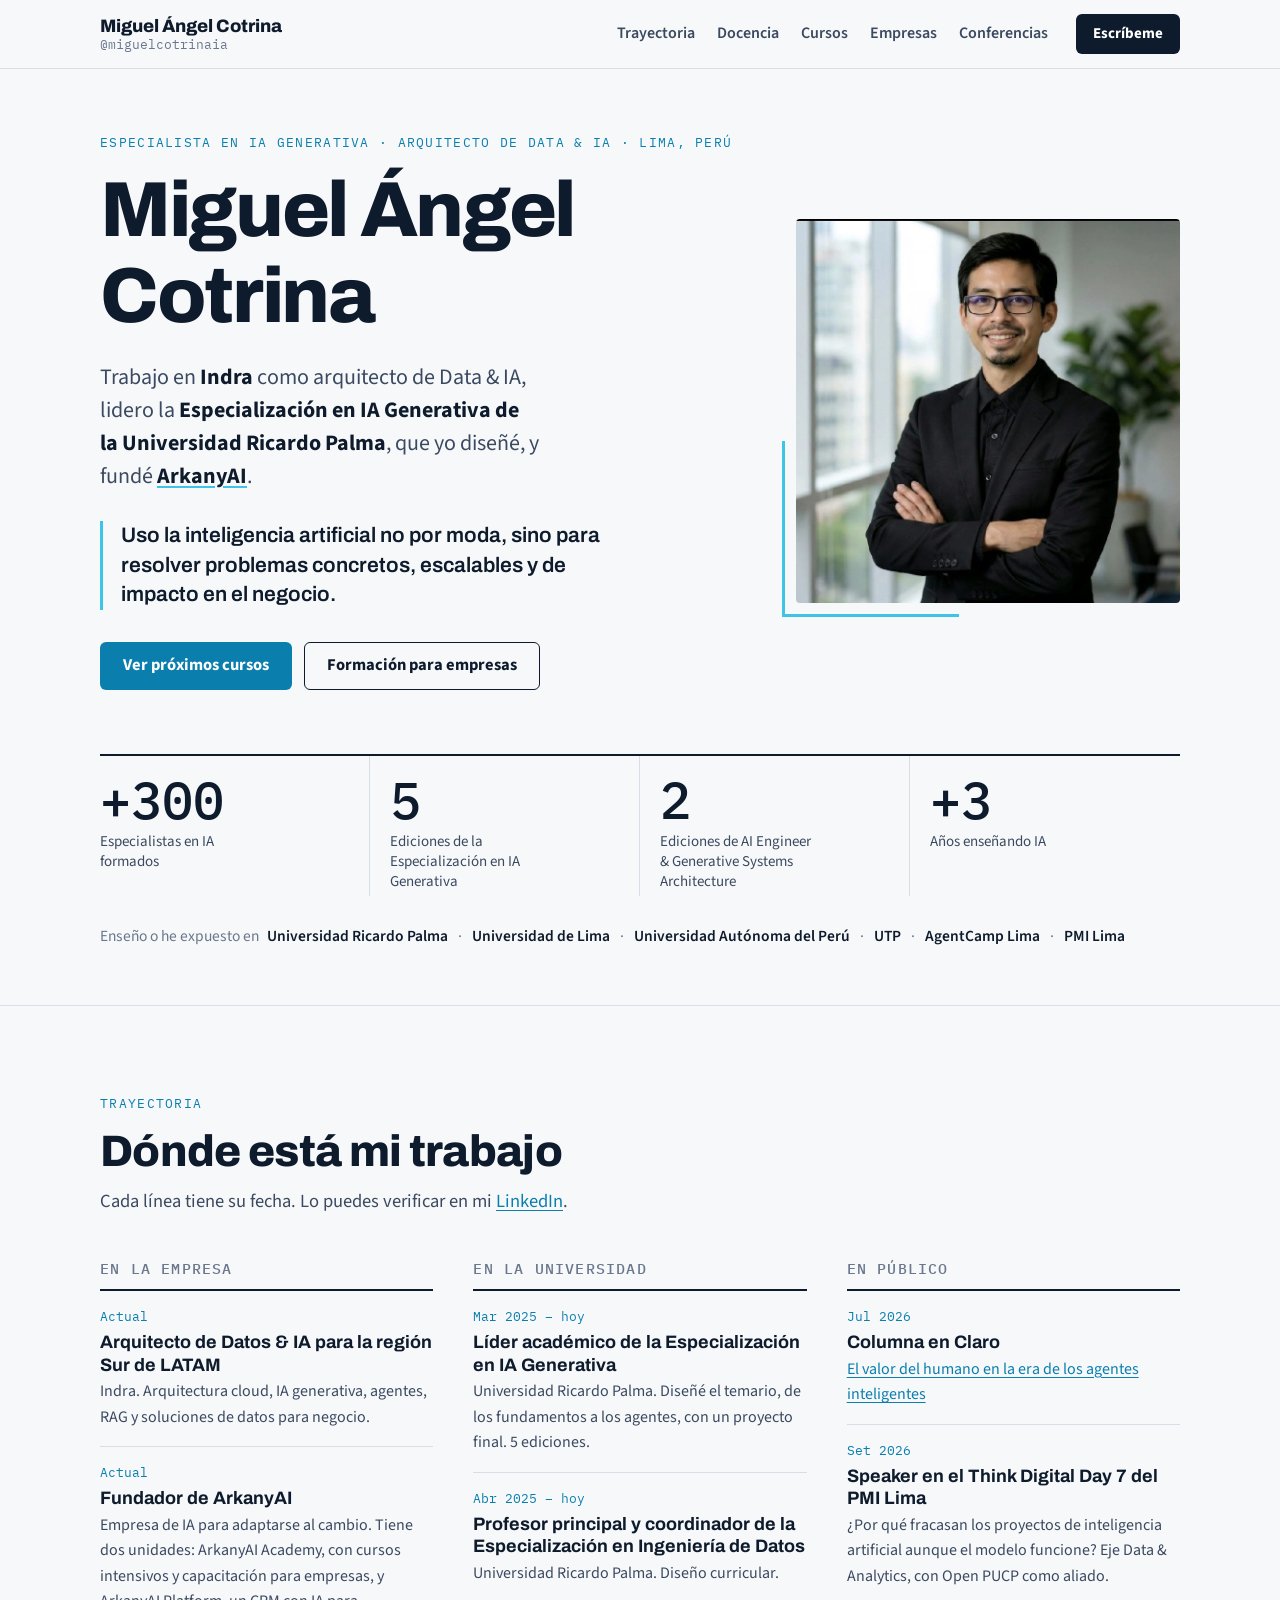
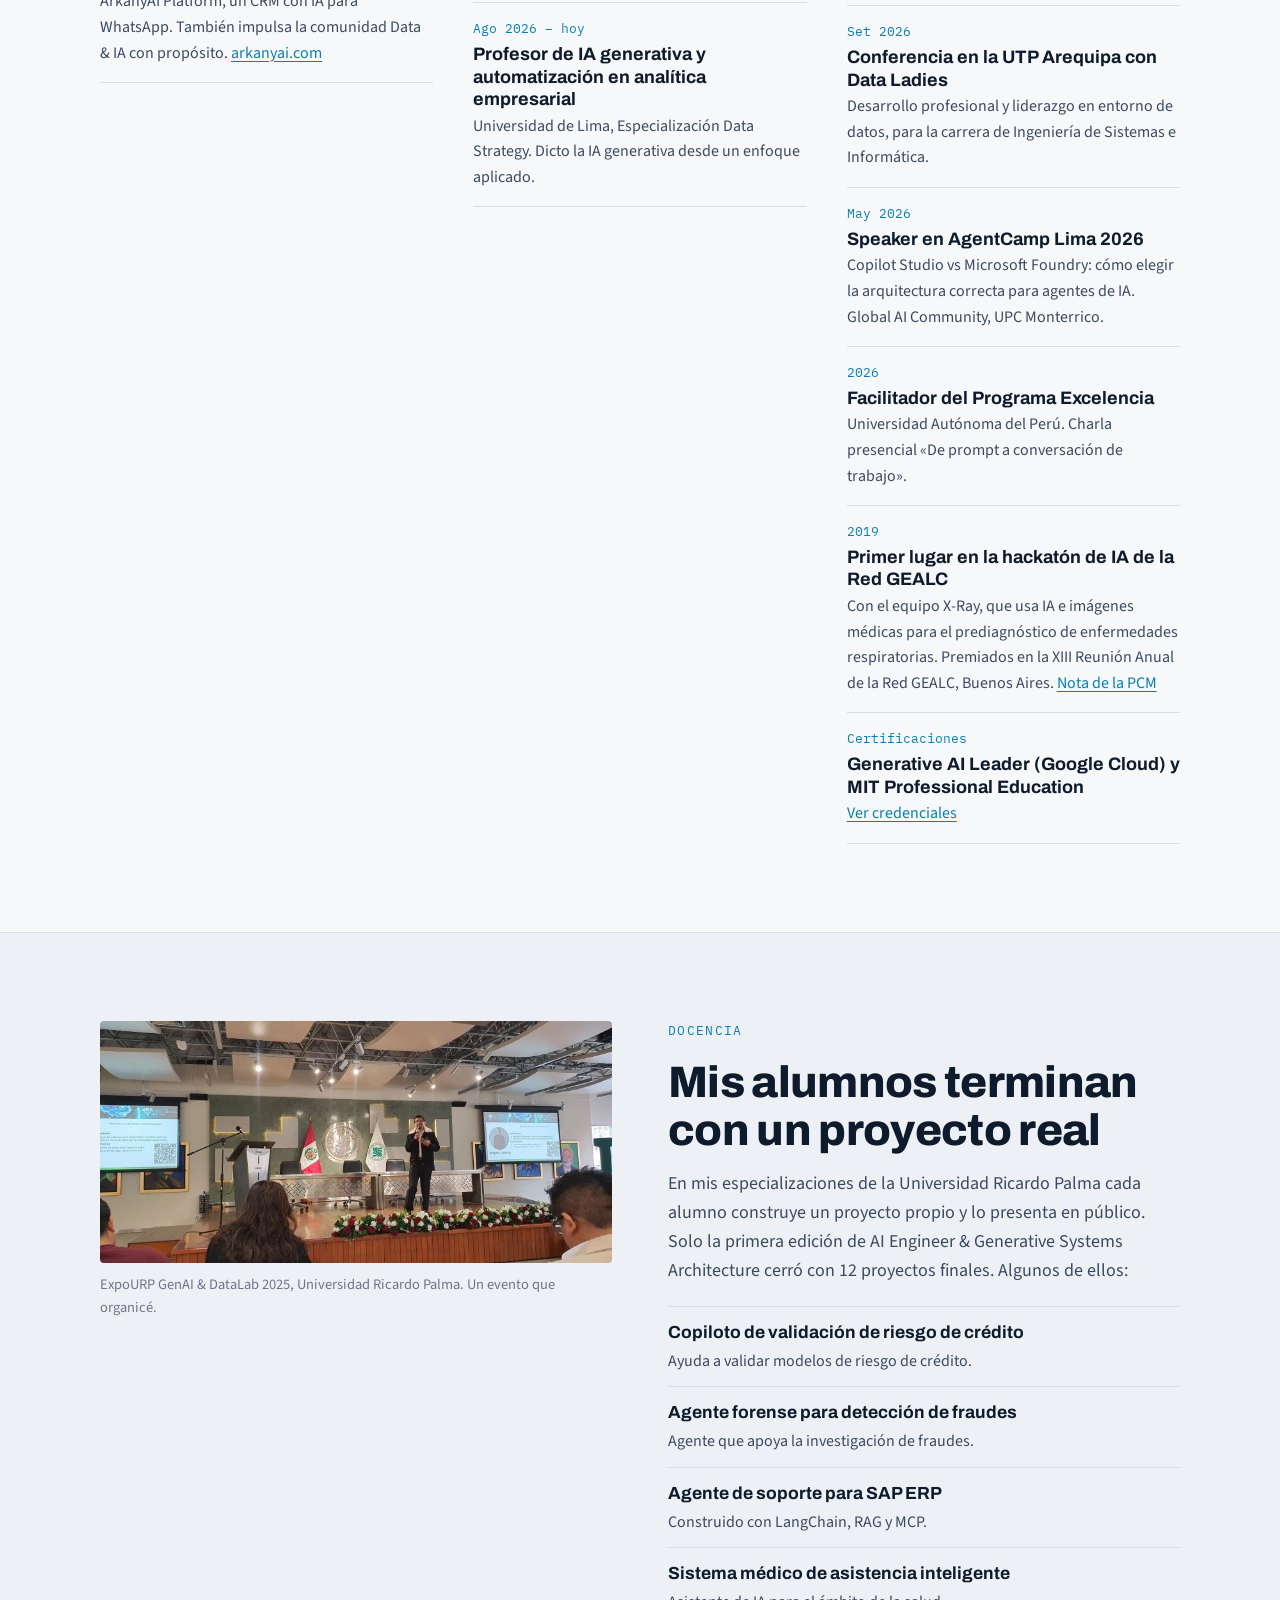
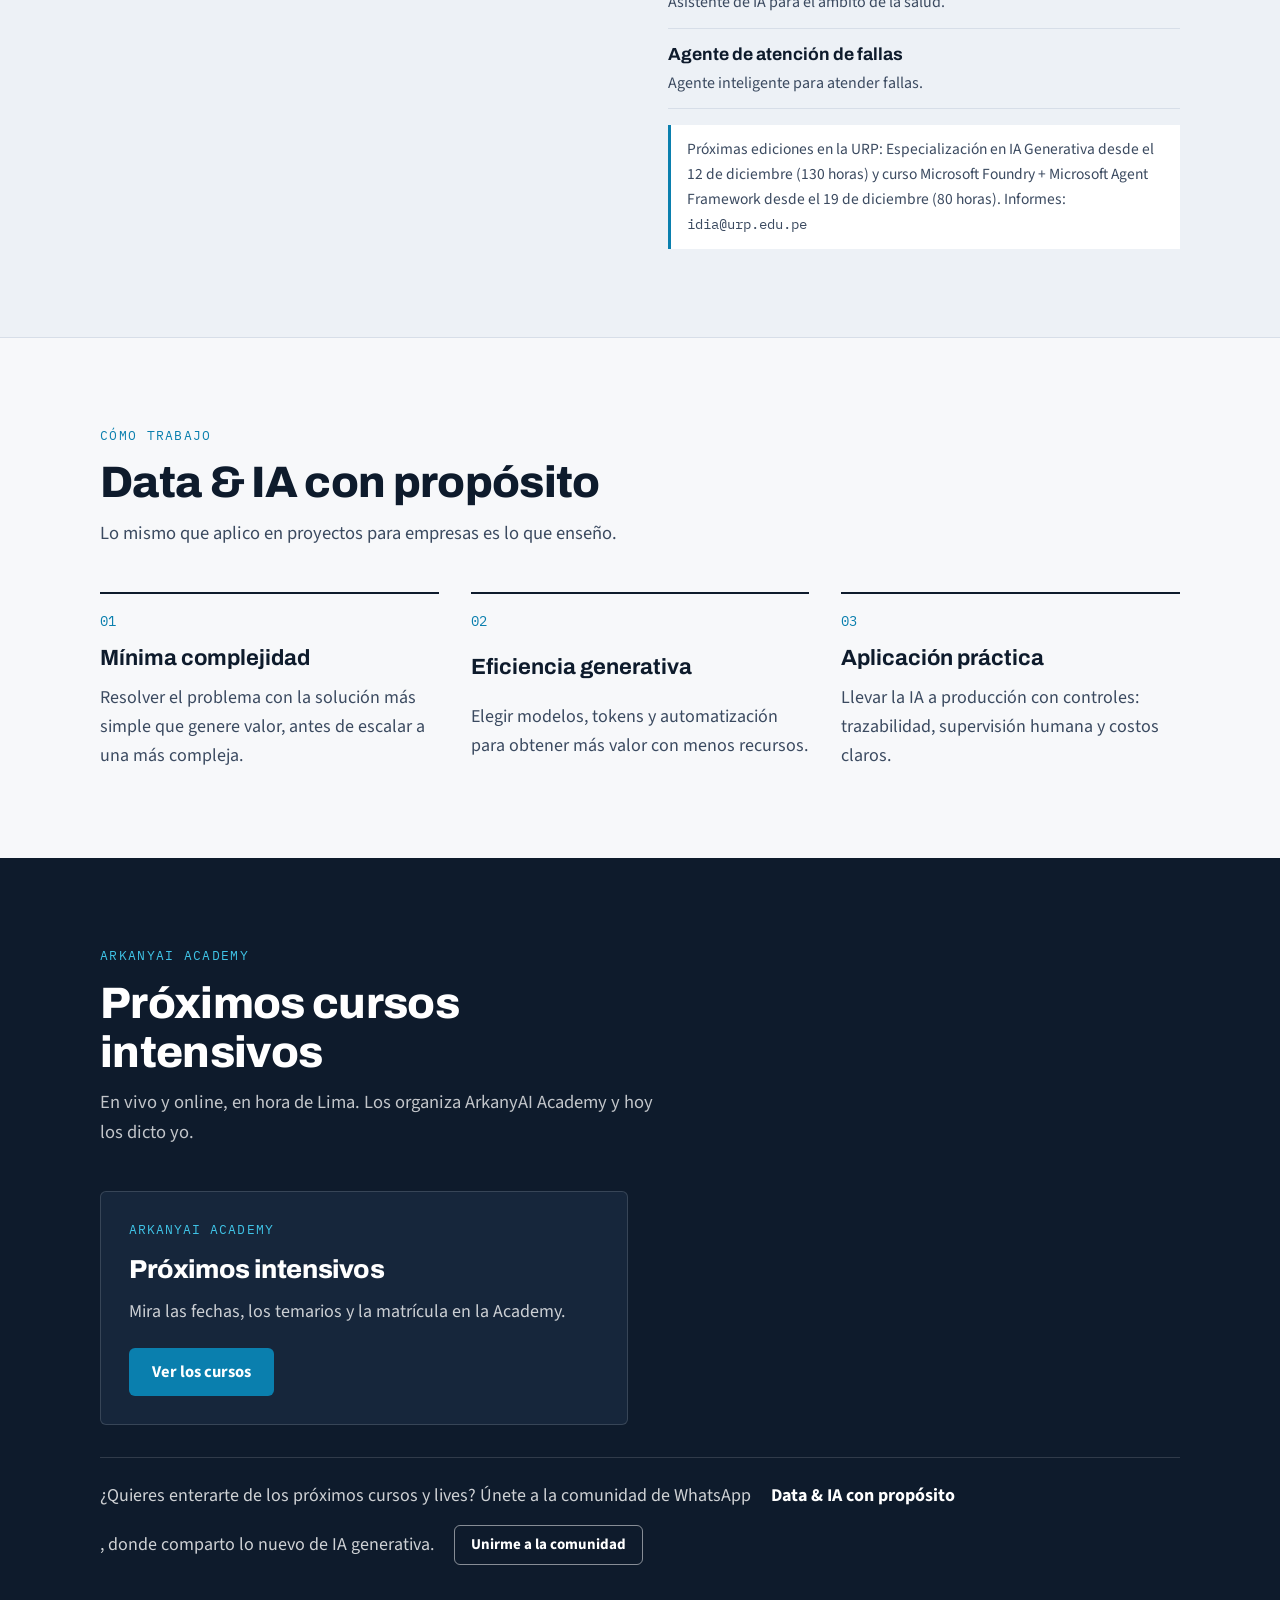
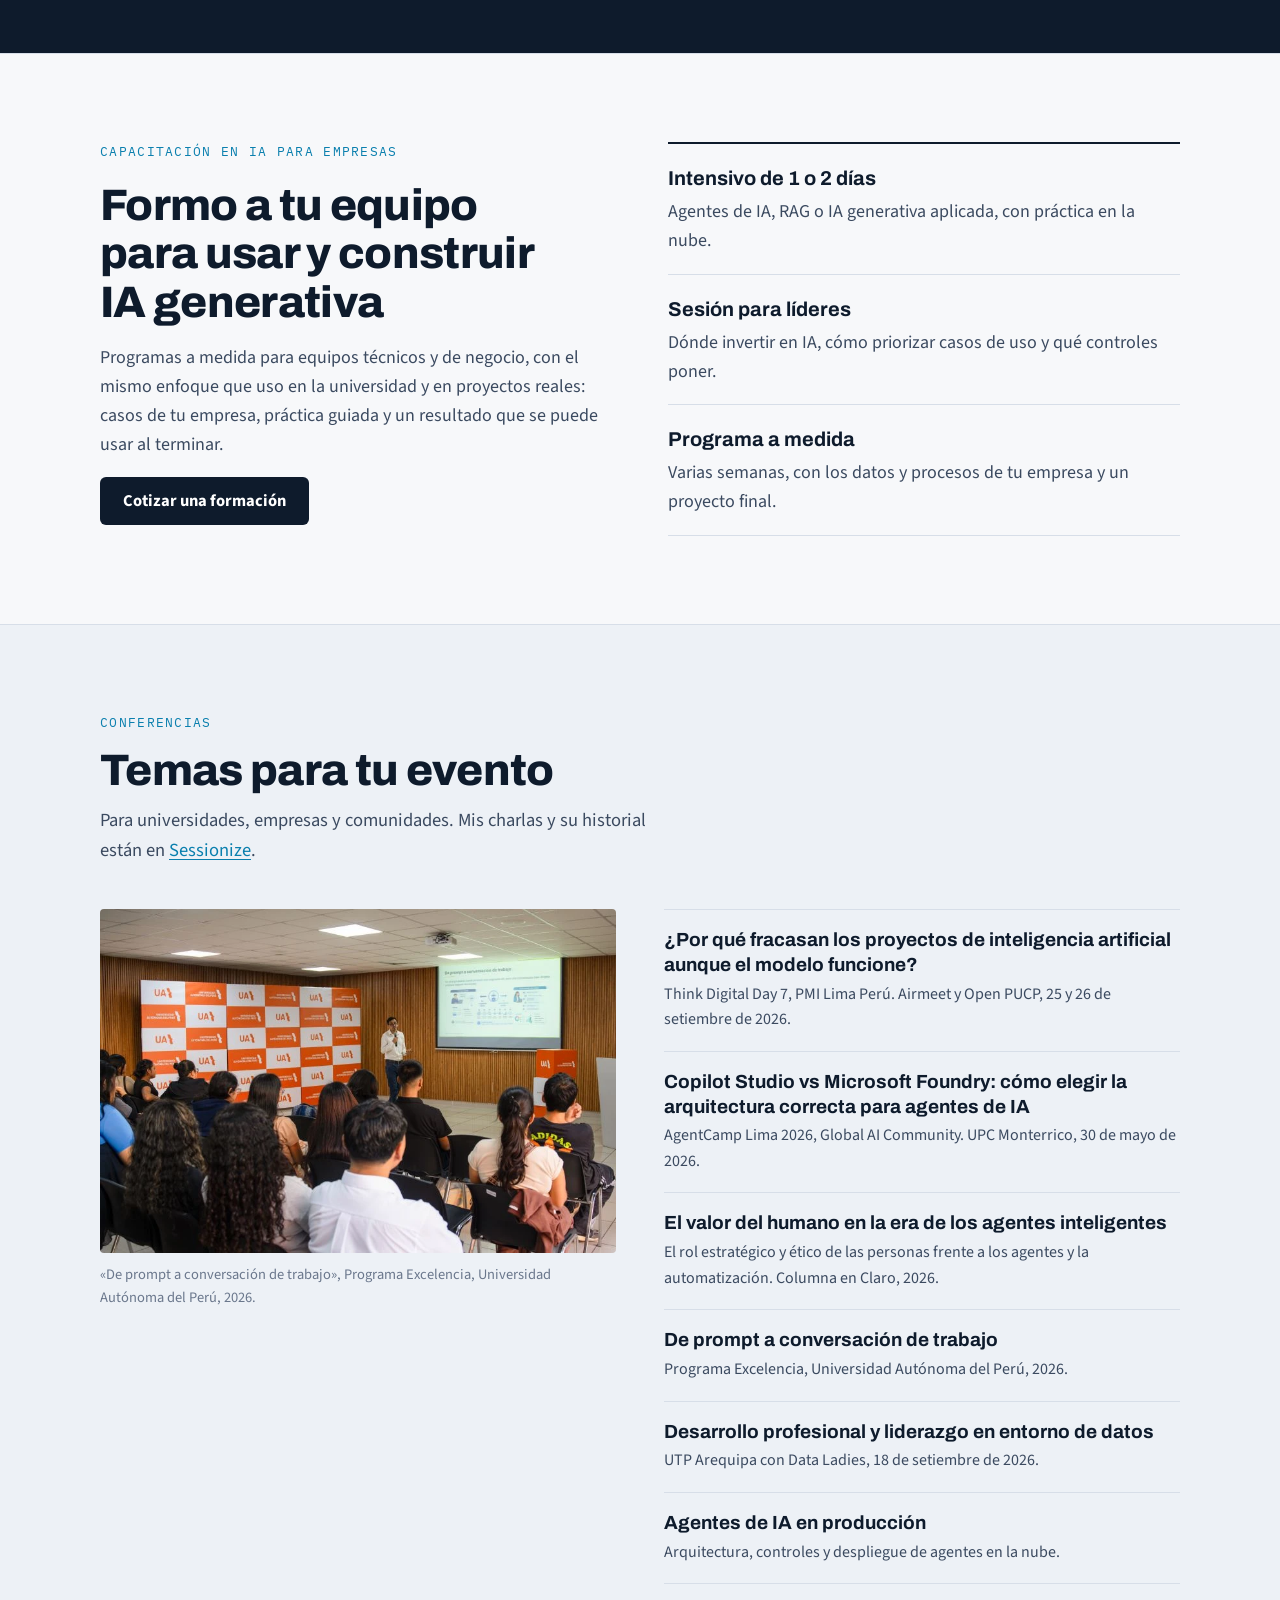
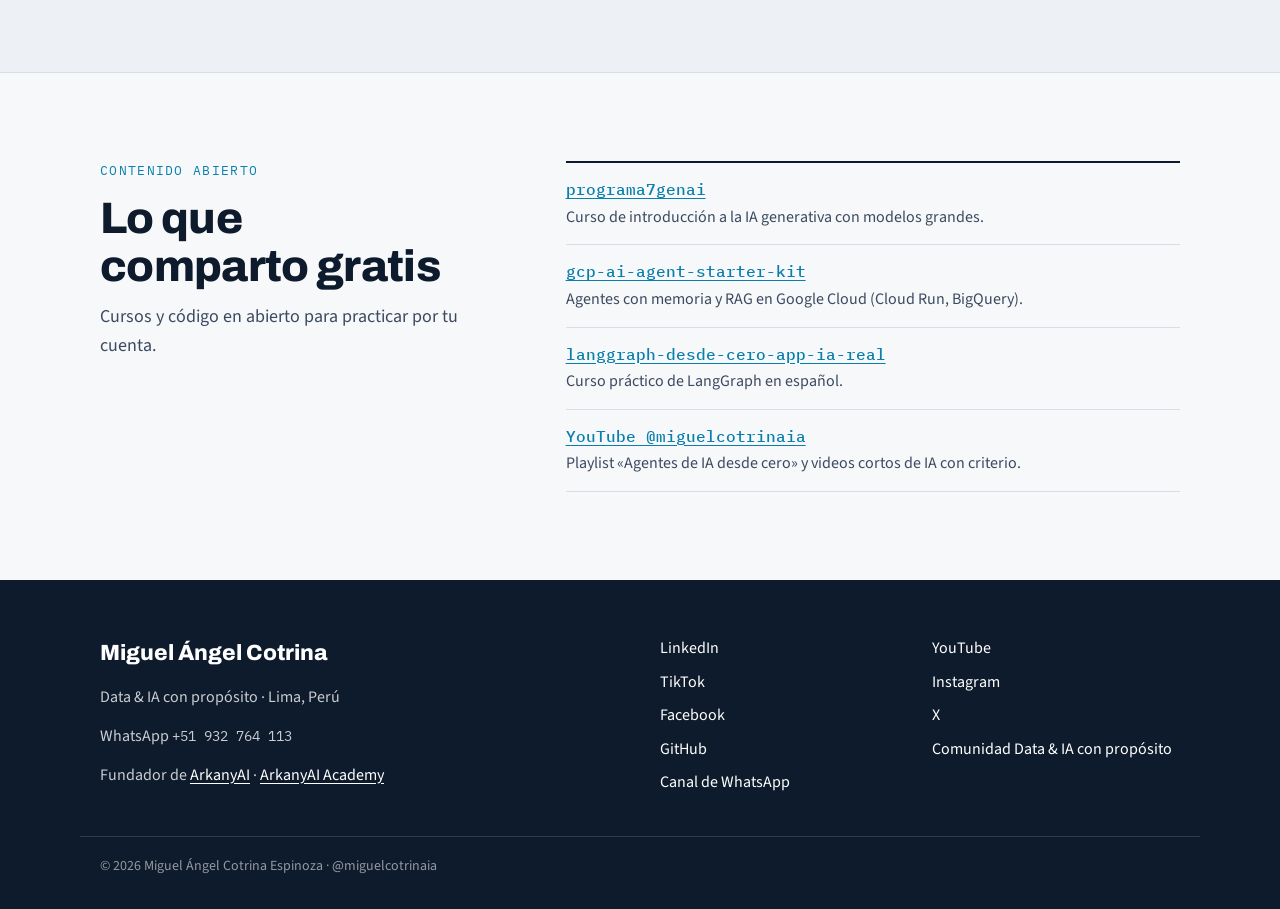
==== commit 991544d0: "Add files via upload" ====
--- a/index.html
+++ b/index.html
@@ -109,6 +109,7 @@
       "@id": "https://arkanyai.com/#org",
       "name": "ArkanyAI",
       "url": "https://arkanyai.com/",
+      "description": "Empresa de IA para adaptarse al cambio. Tiene dos unidades: ArkanyAI Academy (cursos intensivos y capacitación en IA para empresas) y ArkanyAI Platform (CRM con IA para WhatsApp).",
       "sameAs": ["https://www.linkedin.com/company/arkanyai/", "https://www.linkedin.com/showcase/arkanyai-academy/"],
       "founder": { "@id": "https://miguelcotrinaia.com/#persona" },
       "address": { "@type": "PostalAddress", "addressLocality": "Lima", "addressCountry": "PE" }
@@ -204,7 +205,7 @@
           <h3>En la empresa</h3>
           <ol>
             <li><time>Actual</time><b>Arquitecto de Datos &amp; IA para la región Sur de LATAM</b><span>Indra. Arquitectura cloud, IA generativa, agentes, RAG y soluciones de datos para negocio.</span></li>
-            <li><time>Actual</time><b>Fundador de ArkanyAI</b><span>Plataforma SaaS de CRM conversacional con IA para atención y ventas por WhatsApp. <a href="https://arkanyai.com/" target="_blank" rel="noopener">arkanyai.com</a></span></li>
+            <li><time>Actual</time><b>Fundador de ArkanyAI</b><span>Empresa de IA para adaptarse al cambio. Tiene dos unidades: ArkanyAI Academy, con cursos intensivos y capacitación para empresas, y ArkanyAI Platform, un CRM con IA para WhatsApp. También impulsa la comunidad Data &amp; IA con propósito. <a href="https://arkanyai.com/" target="_blank" rel="noopener">arkanyai.com</a></span></li>
           </ol>
         </div>
         <div class="track">
